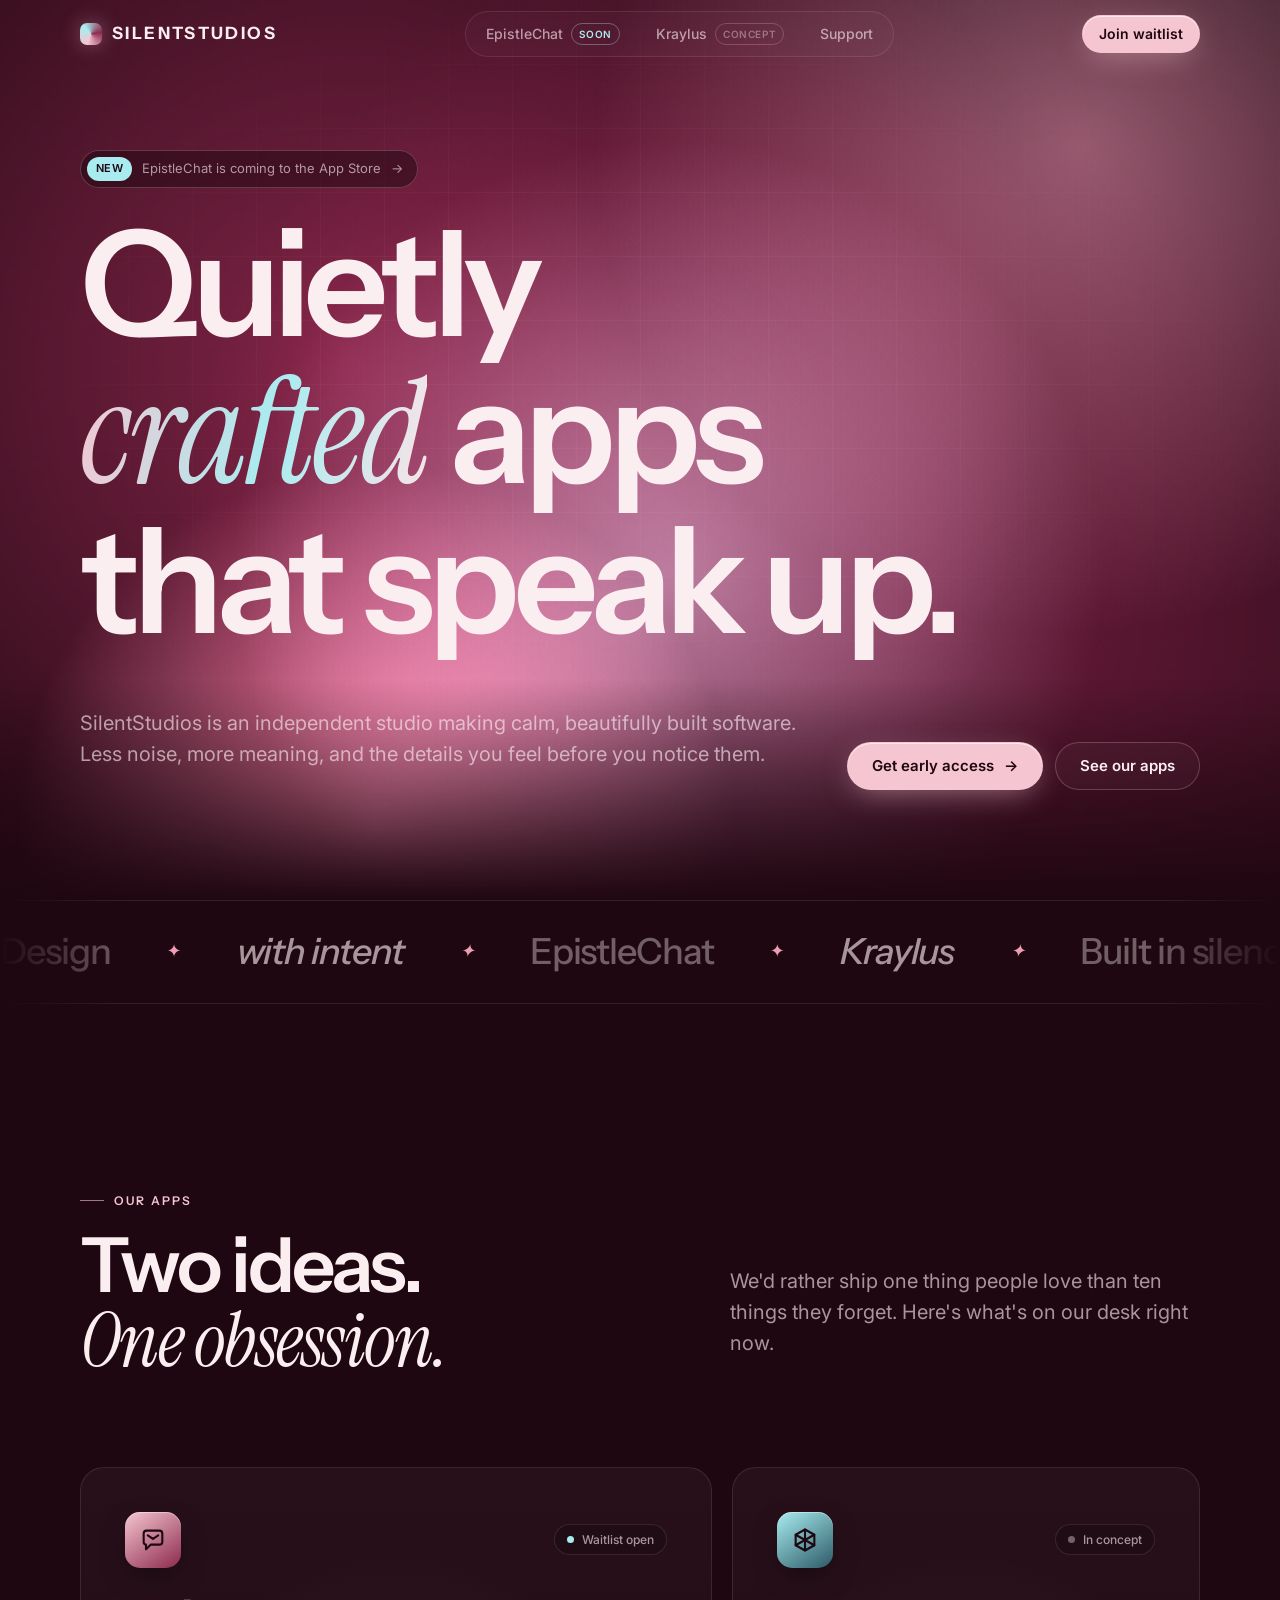
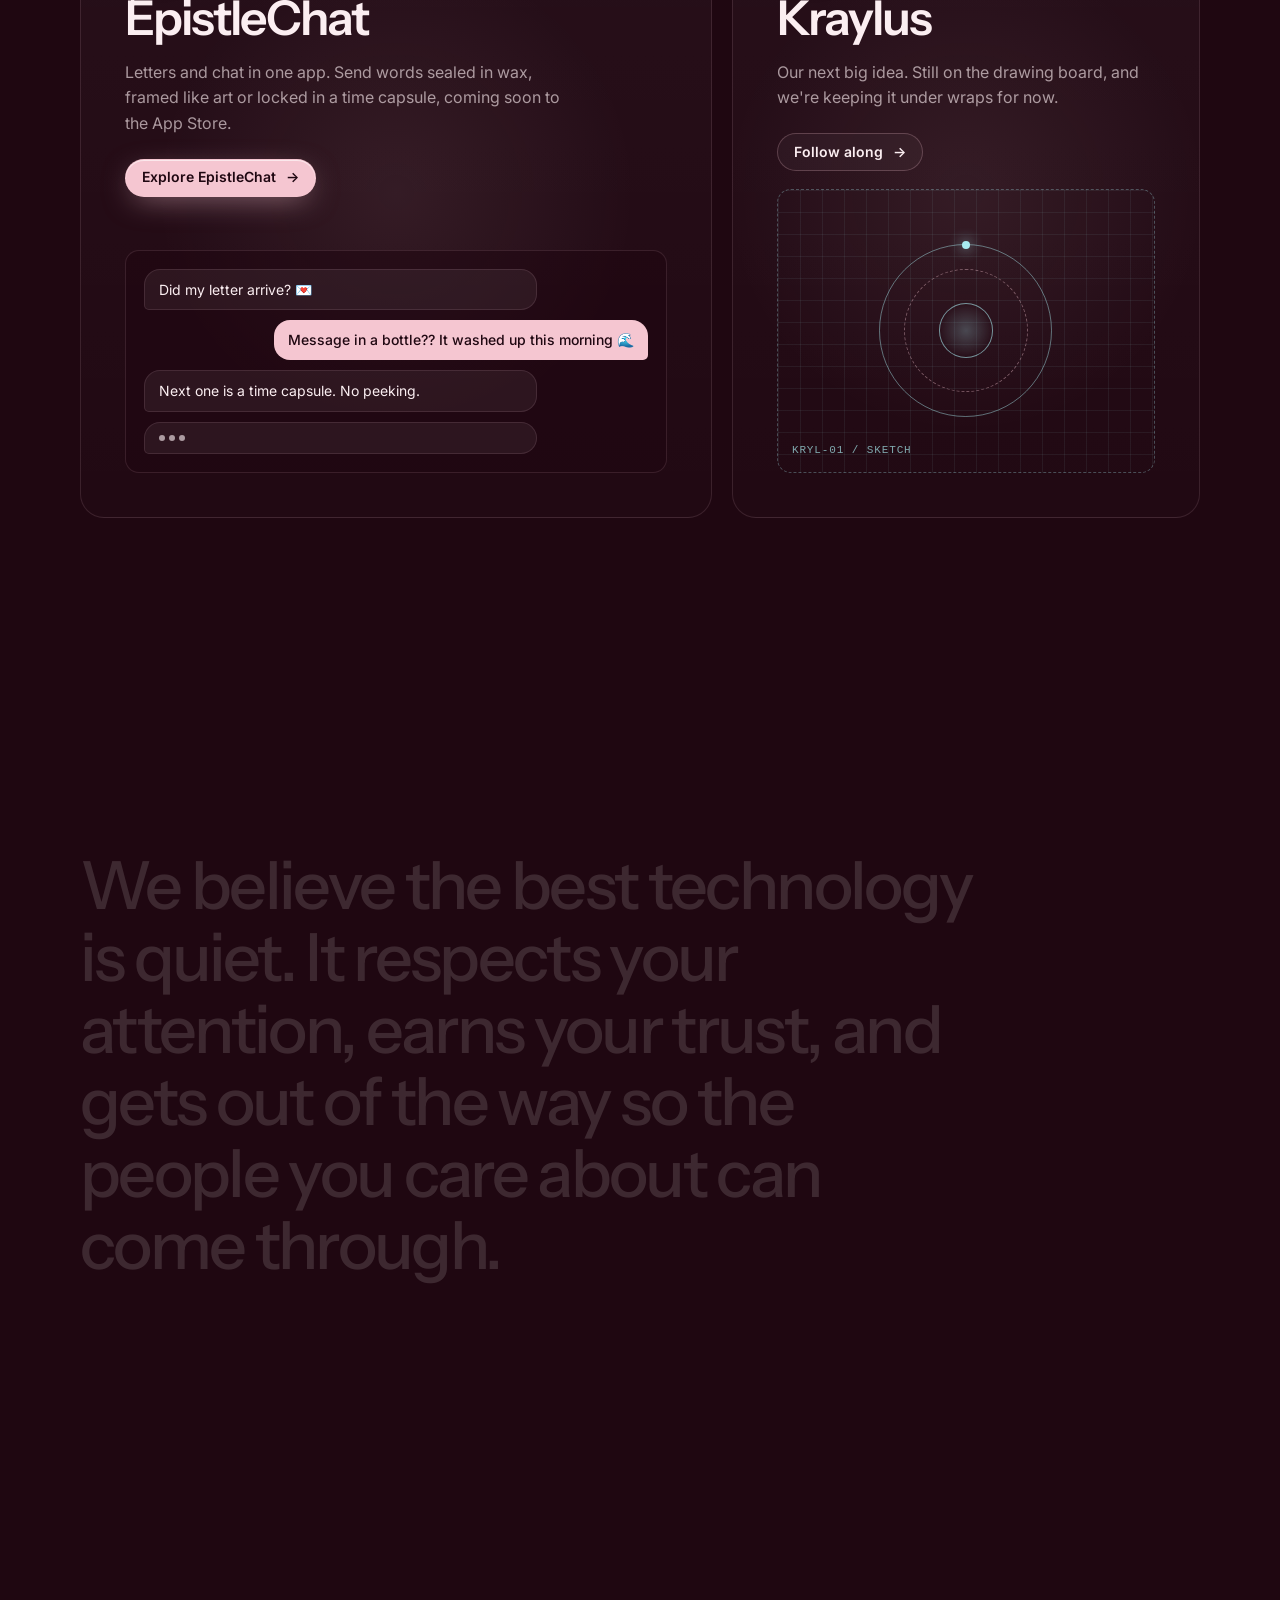
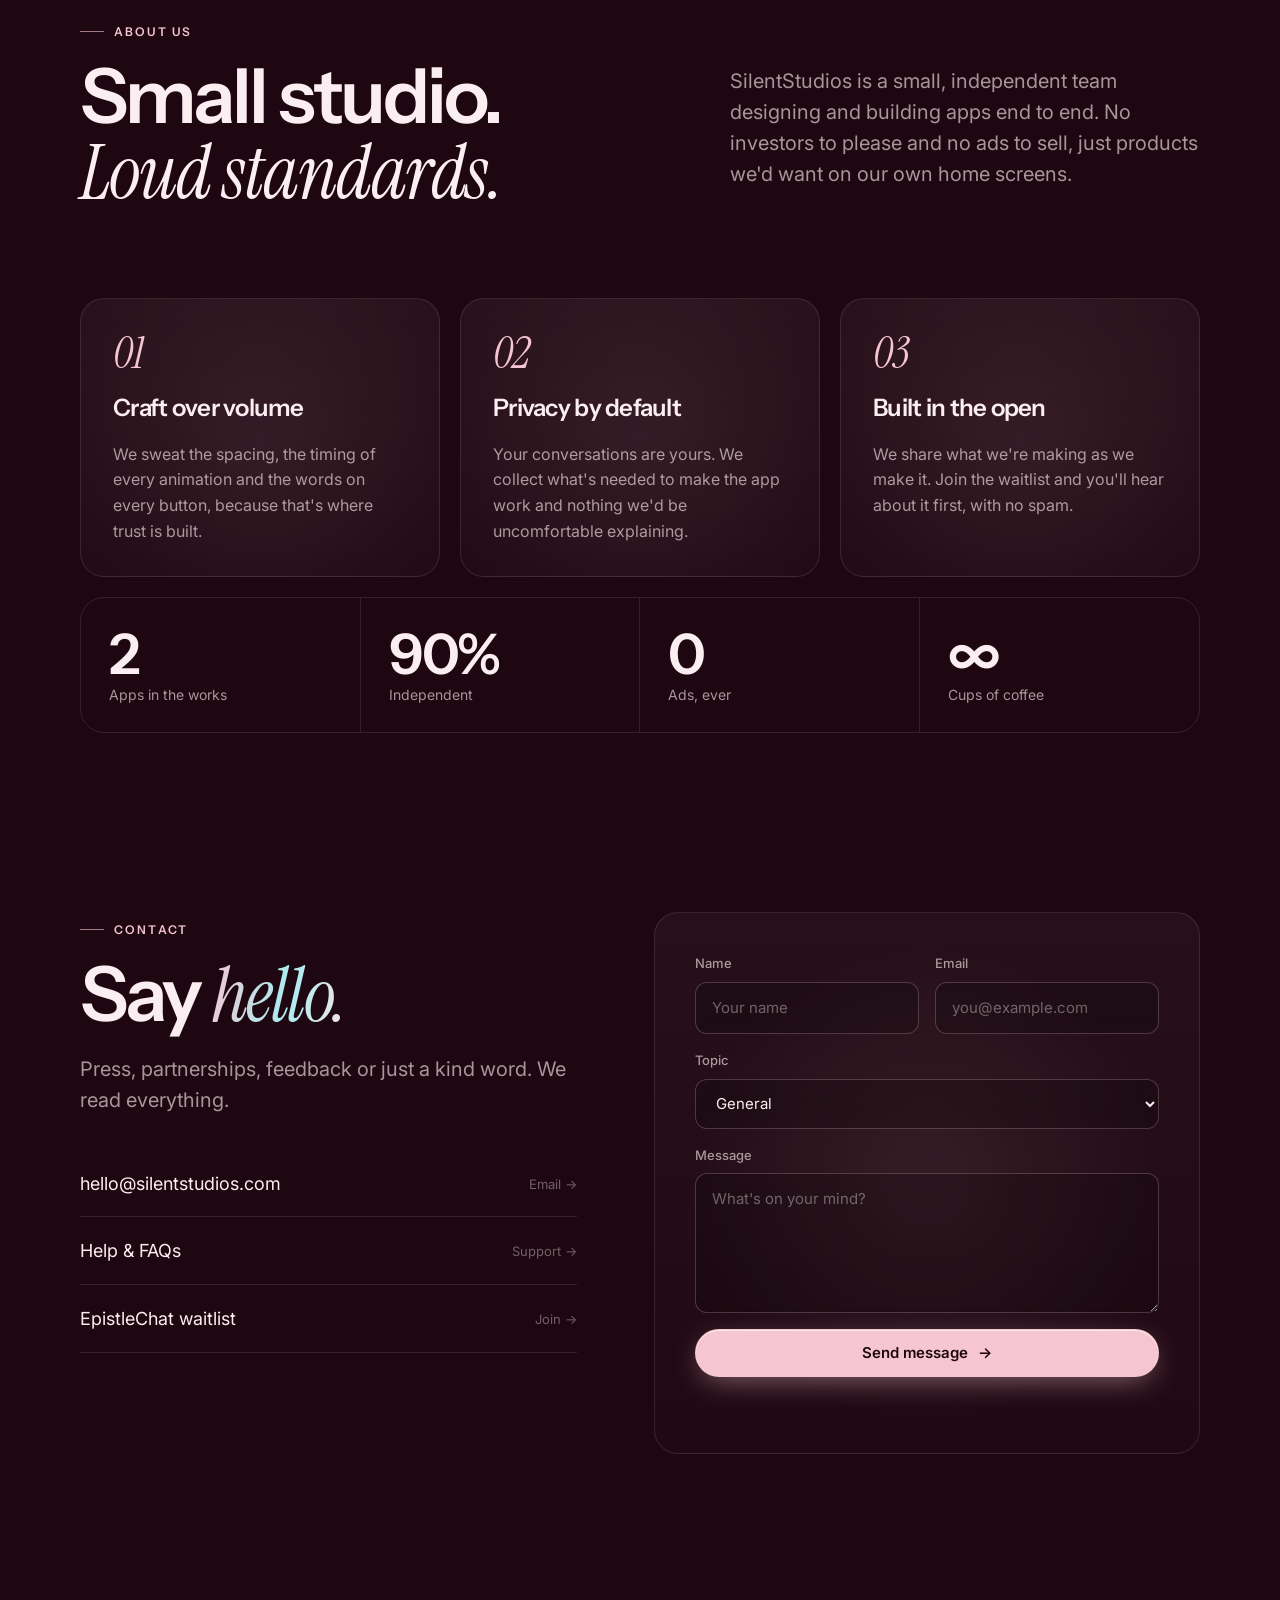
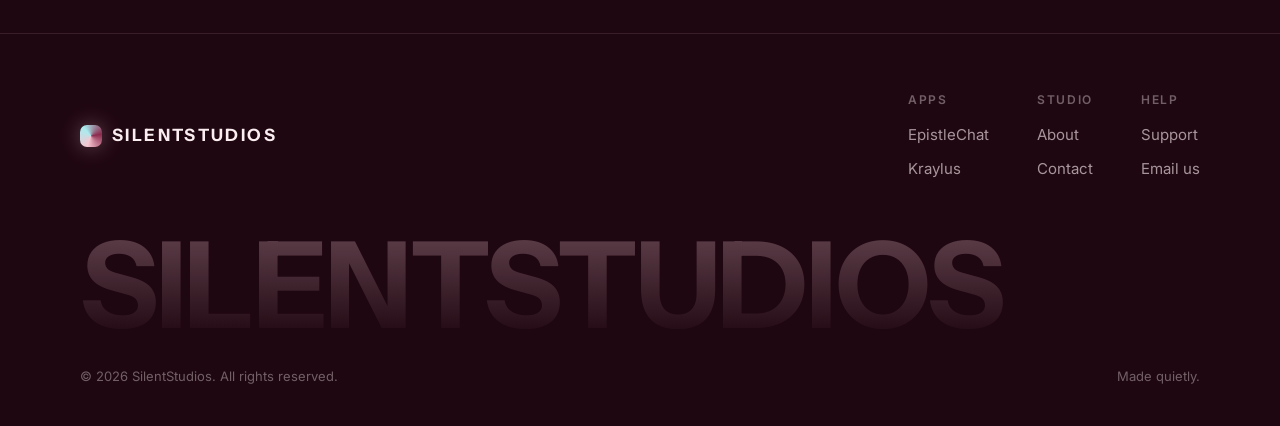
==== index.html @ 25038973 "Add no-code editing: content files, Pages CMS config and /admin Co-Authored-By: Claude Opus 5.5 <nor" ====
<!doctype html>
<html lang="en">
<head>
  <meta charset="utf-8" />
  <meta name="viewport" content="width=device-width, initial-scale=1" />
  <title>SilentStudios — Quietly crafted apps</title>
  <meta name="description" content="SilentStudios is an independent studio building calm, beautifully crafted apps. Home of EpistleChat and Kraylus." />
  <meta name="theme-color" content="#1f0711" />
  <link rel="icon" href="assets/favicon.svg" type="image/svg+xml" />
  <link rel="preconnect" href="https://fonts.googleapis.com" />
  <link rel="preconnect" href="https://fonts.gstatic.com" crossorigin />
  <link href="https://fonts.googleapis.com/css2?family=Inter:wght@400;500;600&family=Instrument+Sans:wght@500;600;700&family=Instrument+Serif:ital@0;1&display=swap" rel="stylesheet" />
  <link rel="stylesheet" href="assets/styles.css" />
  <script>document.documentElement.classList.add("cms-loading");setTimeout(function(){document.documentElement.classList.remove("cms-loading")},2500)</script>
</head>
<body data-page="home">
  <a class="skip-link" href="#main">Skip to content</a>

  <header class="site-header">
    <nav class="container nav" aria-label="Main">
      <a class="logo" href="index.html" aria-label="SilentStudios home"><span class="logo-mark" aria-hidden="true"></span>SILENTSTUDIOS</a>
      <ul class="nav-links" id="nav-links">
        <li class="nav-pill" aria-hidden="true"></li>
        <li><a href="epistlechat.html">EpistleChat <span class="tag live">Soon</span></a></li>
        <li><a href="kraylus.html">Kraylus <span class="tag">Concept</span></a></li>
        <li><a href="support.html">Support</a></li>
      </ul>
      <a class="btn btn-primary btn-sm nav-cta" href="epistlechat.html#join" data-magnetic>Join waitlist</a>
      <button class="menu-toggle" aria-label="Open menu" aria-expanded="false" aria-controls="nav-links"><span></span><span></span></button>
    </nav>
  </header>

  <main id="main">
    <!-- ========== HERO ========== -->
    <section class="hero">
      <canvas class="hero-canvas" aria-hidden="true"></canvas>
      <div class="hero-grid" aria-hidden="true"></div>
      <div class="hero-fade" aria-hidden="true"></div>

      <div class="container hero-inner">
        <a class="hero-badge fade-up" href="epistlechat.html#join">
          <b>NEW</b> <span data-c="home.hero_badge">EpistleChat is coming to the App Store</span> <span aria-hidden="true">→</span>
        </a>
        <h1 class="display">
          <span class="line"><span data-c="home.hero_line1">Quietly</span></span>
          <span class="line"><span><em class="gradient-text" data-c="home.hero_line2_italic">crafted</em> <span data-c="home.hero_line2">apps</span></span></span>
          <span class="line"><span data-c="home.hero_line3">that speak up.</span></span>
        </h1>
        <div class="hero-sub">
          <p class="lede fade-up d1" data-c="home.hero_intro">SilentStudios is an independent studio making calm, beautifully built software. Less noise, more meaning, and the details you feel before you notice them.</p>
          <div class="hero-actions fade-up d2">
            <a class="btn btn-primary" href="epistlechat.html#join" data-magnetic>Get early access <span class="arrow" aria-hidden="true">→</span></a>
            <a class="btn btn-ghost" href="#work" data-magnetic>See our apps</a>
          </div>
        </div>
      </div>
      <div class="scroll-cue" aria-hidden="true">Scroll<i></i></div>
    </section>

    <!-- ========== MARQUEE ========== -->
    <div class="marquee" aria-hidden="true">
      <div class="marquee-track">
        <span>Design</span><span class="serif">with intent</span><span>EpistleChat</span><span class="serif">Kraylus</span><span>Built in silence</span><span class="serif">made to be felt</span><span>Independent</span><span class="serif">since day one</span>
        <span>Design</span><span class="serif">with intent</span><span>EpistleChat</span><span class="serif">Kraylus</span><span>Built in silence</span><span class="serif">made to be felt</span><span>Independent</span><span class="serif">since day one</span>
      </div>
    </div>

    <!-- ========== PRODUCTS ========== -->
    <section class="section" id="work">
      <div class="container">
        <div class="section-head split">
          <div>
            <span class="eyebrow reveal">Our apps</span>
            <h2 class="section-title reveal" style="--delay:.08s">Two ideas.<br /><span class="serif">One obsession.</span></h2>
          </div>
          <p class="lede reveal" style="--delay:.16s" data-c="home.apps_intro">We'd rather ship one thing people love than ten things they forget. Here's what's on our desk right now.</p>
        </div>

        <div class="products">
          <article class="card product reveal">
            <div class="product-top">
              <div class="app-icon epistle" aria-hidden="true">
                <svg viewBox="0 0 24 24" fill="none" stroke="#1f0711" stroke-width="1.8" stroke-linecap="round" stroke-linejoin="round"><path d="M4 6.5A2.5 2.5 0 0 1 6.5 4h11A2.5 2.5 0 0 1 20 6.5v7a2.5 2.5 0 0 1-2.5 2.5H10l-4 4v-4h0A2 2 0 0 1 4 14Z"/><path d="m7.5 8 4.5 3 4.5-3"/></svg>
              </div>
              <span class="status"><i></i> <span data-c="home.epistle_status">Waitlist open</span></span>
            </div>
            <h3>EpistleChat</h3>
            <p data-c="home.epistle_card_text">Letters and chat in one app. Send words sealed in wax, framed like art or locked in a time capsule, coming soon to the App Store.</p>
            <a class="btn btn-primary btn-sm" href="epistlechat.html" data-magnetic>Explore EpistleChat <span class="arrow" aria-hidden="true">→</span></a>
            <div class="mock" aria-hidden="true">
              <div class="bubble them">Did my letter arrive? 💌</div>
              <div class="bubble me">Message in a bottle?? It washed up this morning 🌊</div>
              <div class="bubble them">Next one is a time capsule. No peeking.</div>
              <div class="bubble them typing"><span></span><span></span><span></span></div>
            </div>
          </article>

          <article class="card product reveal" style="--delay:.12s">
            <div class="product-top">
              <div class="app-icon kraylus" aria-hidden="true">
                <svg viewBox="0 0 24 24" fill="none" stroke="#1f0711" stroke-width="1.8" stroke-linecap="round" stroke-linejoin="round"><path d="M12 3 20 7.5v9L12 21l-8-4.5v-9Z"/><path d="M12 3v18M4 7.5l16 9M20 7.5l-16 9"/></svg>
              </div>
              <span class="status idle"><i></i> <span data-c="home.kraylus_status">In concept</span></span>
            </div>
            <h3>Kraylus</h3>
            <p data-c="home.kraylus_card_text">Our next big idea. Still on the drawing board, and we're keeping it under wraps for now.</p>
            <a class="btn btn-ghost btn-sm" href="kraylus.html" data-magnetic>Follow along <span class="arrow" aria-hidden="true">→</span></a>
            <div class="blueprint" aria-hidden="true">
              <div class="orb"><span class="dot"></span></div>
              <small>KRYL-01 / SKETCH</small>
            </div>
          </article>
        </div>
      </div>
    </section>

    <!-- ========== STATEMENT ========== -->
    <section class="statement">
      <div class="container">
        <p data-c-rich="home.statement">We believe the best technology is <span data-accent="accent">quiet.</span> It respects your attention, earns your trust, and <span data-accent="accent2">gets out of the way</span> so the people you care about can come through.</p>
      </div>
    </section>

    <!-- ========== ABOUT ========== -->
    <section class="section" id="about">
      <div class="container">
        <div class="section-head split">
          <div>
            <span class="eyebrow reveal">About us</span>
            <h2 class="section-title reveal" style="--delay:.08s">Small studio.<br /><span class="serif">Loud standards.</span></h2>
          </div>
          <p class="lede reveal" style="--delay:.16s" data-c="home.about_intro">SilentStudios is a small, independent team designing and building apps end to end. No investors to please and no ads to sell, just products we'd want on our own home screens.</p>
        </div>

        <div class="about-grid" data-list="home.values">
          <article class="card value reveal">
            <span class="num">01</span>
            <h3>Craft over volume</h3>
            <p>We sweat the spacing, the timing of every animation and the words on every button, because that's where trust is built.</p>
          </article>
          <article class="card value reveal" style="--delay:.1s">
            <span class="num">02</span>
            <h3>Privacy by default</h3>
            <p>Your conversations are yours. We collect what's needed to make the app work and nothing we'd be uncomfortable explaining.</p>
          </article>
          <article class="card value reveal" style="--delay:.2s">
            <span class="num">03</span>
            <h3>Built in the open</h3>
            <p>We share what we're making as we make it. Join the waitlist and you'll hear about it first, with no spam.</p>
          </article>
        </div>

        <div class="stats reveal" data-list="home.stats">
          <div class="stat"><b data-count="2">0</b><span>Apps in the works</span></div>
          <div class="stat"><b data-count="100" data-suffix="%">0</b><span>Independent</span></div>
          <div class="stat"><b>0</b><span>Ads, ever</span></div>
          <div class="stat"><b>∞</b><span>Cups of coffee</span></div>
        </div>
      </div>
    </section>

    <!-- ========== CONTACT ========== -->
    <section class="section" id="contact" style="padding-top:0">
      <div class="container contact">
        <div>
          <span class="eyebrow reveal">Contact</span>
          <h2 class="section-title reveal" style="--delay:.08s">Say <span class="serif gradient-text">hello.</span></h2>
          <p class="lede reveal" style="--delay:.16s" data-c="home.contact_intro">Press, partnerships, feedback or just a kind word. We read everything.</p>
          <ul class="contact-list reveal" style="--delay:.22s">
            <li><a href="mailto:hello@silentstudios.com">hello@silentstudios.com <small>Email →</small></a></li>
            <li><a href="support.html">Help &amp; FAQs <small>Support →</small></a></li>
            <li><a href="epistlechat.html#join">EpistleChat waitlist <small>Join →</small></a></li>
          </ul>
        </div>

        <form class="card form reveal" id="contact-form" style="--delay:.12s" novalidate>
          <div class="row-2">
            <div class="field">
              <label for="c-name">Name</label>
              <input class="input" id="c-name" name="name" autocomplete="name" placeholder="Your name" required />
            </div>
            <div class="field">
              <label for="c-email">Email</label>
              <input class="input" id="c-email" name="email" type="email" autocomplete="email" placeholder="you@example.com" required />
            </div>
          </div>
          <div class="field">
            <label for="c-topic">Topic</label>
            <select class="select input" id="c-topic" name="topic">
              <option>General</option>
              <option>EpistleChat</option>
              <option>Kraylus</option>
              <option>Press</option>
              <option>Partnerships</option>
            </select>
          </div>
          <div class="field">
            <label for="c-msg">Message</label>
            <textarea class="textarea" id="c-msg" name="message" placeholder="What's on your mind?" required></textarea>
          </div>
          <button class="btn btn-primary" type="submit" data-magnetic>Send message <span class="arrow" aria-hidden="true">→</span></button>
          <p class="form-status" role="status" aria-live="polite"></p>
        </form>
      </div>
    </section>
  </main>

  <footer class="site-footer">
    <div class="container">
      <div class="footer-top">
        <a class="logo" href="index.html"><span class="logo-mark" aria-hidden="true"></span>SILENTSTUDIOS</a>
        <div class="footer-links">
          <div><h4>Apps</h4><a href="epistlechat.html">EpistleChat</a><a href="kraylus.html">Kraylus</a></div>
          <div><h4>Studio</h4><a href="index.html#about">About</a><a href="index.html#contact">Contact</a></div>
          <div><h4>Help</h4><a href="support.html">Support</a><a href="mailto:hello@silentstudios.com">Email us</a></div>
        </div>
      </div>
      <p class="footer-word" aria-hidden="true">SILENTSTUDIOS</p>
      <div class="footer-bottom"><span>© <span data-year></span> SilentStudios. All rights reserved.</span><span data-c-tagline>Made quietly.</span></div>
    </div>
  </footer>

  <script src="assets/content.js"></script>
  <script src="assets/main.js"></script>
</body>
</html>
---- assets/styles.css ----
/* ==========================================================
   SilentStudios — shared styles
   Palette: Burgundy · Blush Pink · Pale Cyan
   ========================================================== */

:root {
  /* Brand palette */
  --burgundy-900: #1f0711;
  --burgundy-800: #2e0b1a;
  --burgundy-700: #4a1128;
  --burgundy-600: #6b1d3a;
  --burgundy-500: #8c2a4d;
  --blush-100: #fdf2f4;
  --blush-200: #fbe3e8;
  --blush-300: #f5c6d1;
  --blush-400: #ec9fb2;
  --cyan-100: #effcfd;
  --cyan-200: #d4f6f8;
  --cyan-300: #a8ecf0;
  --cyan-400: #6fd9e0;

  /* Semantic */
  --bg: var(--burgundy-900);
  --bg-raised: rgba(255, 255, 255, 0.035);
  --border: rgba(245, 198, 209, 0.12);
  --border-strong: rgba(245, 198, 209, 0.24);
  --text: #fbeef1;
  --text-muted: rgba(251, 238, 241, 0.62);
  --text-faint: rgba(251, 238, 241, 0.38);
  --accent: var(--blush-300);
  --accent-2: var(--cyan-300);

  --font-display: "Instrument Sans", "Inter", system-ui, sans-serif;
  --font-serif: "Instrument Serif", Georgia, serif;
  --font-body: "Inter", system-ui, -apple-system, sans-serif;

  --radius-sm: 8px;
  --radius: 14px;
  --radius-lg: 24px;
  --ease-out: cubic-bezier(0.16, 1, 0.3, 1);
  --ease-spring: cubic-bezier(0.34, 1.56, 0.64, 1);
  --max: 1200px;
  --gutter: clamp(16px, 4vw, 40px);
}

*,
*::before,
*::after { box-sizing: border-box; }

html { scroll-behavior: smooth; -webkit-text-size-adjust: 100%; }

body {
  margin: 0;
  background: var(--bg);
  color: var(--text);
  font-family: var(--font-body);
  font-size: 16px;
  line-height: 1.6;
  -webkit-font-smoothing: antialiased;
  overflow-x: hidden;
}

img { max-width: 100%; display: block; }
a { color: inherit; text-decoration: none; }
button, input, textarea, select { font: inherit; color: inherit; }

::selection { background: var(--blush-300); color: var(--burgundy-900); }

:focus-visible {
  outline: 2px solid var(--cyan-300);
  outline-offset: 3px;
  border-radius: 6px;
}

.container {
  width: 100%;
  max-width: var(--max);
  margin: 0 auto;
  padding: 0 var(--gutter);
}

.skip-link {
  position: absolute; left: -999px; top: 8px;
  background: var(--blush-300); color: var(--burgundy-900);
  padding: 8px 14px; border-radius: 8px; z-index: 100;
}
.skip-link:focus { left: 8px; }

/* ---------- Typography (editorial, Pentagram-inspired) ---------- */

.eyebrow {
  font-family: var(--font-display);
  font-size: 12px;
  font-weight: 600;
  letter-spacing: 0.18em;
  text-transform: uppercase;
  color: var(--accent);
  display: inline-flex;
  align-items: center;
  gap: 10px;
}
.eyebrow::before {
  content: "";
  width: 24px; height: 1px;
  background: currentColor;
  opacity: 0.6;
}

.display {
  font-family: var(--font-display);
  font-weight: 600;
  letter-spacing: -0.045em;
  line-height: 0.92;
  margin: 0;
}
.display em,
.serif {
  font-family: var(--font-serif);
  font-style: italic;
  font-weight: 400;
  letter-spacing: -0.02em;
}

h2.section-title {
  font-family: var(--font-display);
  font-size: clamp(36px, 6vw, 76px);
  font-weight: 600;
  letter-spacing: -0.04em;
  line-height: 0.98;
  margin: 18px 0 0;
}

.lede {
  font-size: clamp(17px, 1.6vw, 20px);
  color: var(--text-muted);
  max-width: 56ch;
  line-height: 1.55;
}

.gradient-text {
  background: linear-gradient(100deg, var(--blush-300) 0%, var(--cyan-300) 55%, var(--blush-200) 100%);
  -webkit-background-clip: text;
  background-clip: text;
  color: transparent;
}

/* ---------- Header ---------- */

.site-header {
  position: fixed;
  inset: 0 0 auto 0;
  z-index: 50;
  transition: background 0.4s var(--ease-out), border-color 0.4s, backdrop-filter 0.4s;
  border-bottom: 1px solid transparent;
}
.site-header.scrolled {
  background: rgba(31, 7, 17, 0.72);
  backdrop-filter: blur(18px) saturate(1.4);
  -webkit-backdrop-filter: blur(18px) saturate(1.4);
  border-bottom-color: var(--border);
}
.nav {
  height: 68px;
  display: flex;
  align-items: center;
  justify-content: space-between;
  gap: 24px;
}
.logo {
  font-family: var(--font-display);
  font-weight: 700;
  font-size: 17px;
  letter-spacing: 0.14em;
  display: inline-flex;
  align-items: center;
  gap: 10px;
}
.logo-mark {
  width: 22px; height: 22px;
  border-radius: 7px;
  background: conic-gradient(from 200deg, var(--blush-300), var(--cyan-300), var(--burgundy-500), var(--blush-300));
  box-shadow: 0 0 20px rgba(245, 198, 209, 0.35);
  transition: transform 0.6s var(--ease-spring);
}
.logo:hover .logo-mark { transform: rotate(135deg) scale(1.05); }

.nav-links {
  display: flex;
  align-items: center;
  gap: 4px;
  list-style: none;
  margin: 0; padding: 4px;
  border: 1px solid var(--border);
  border-radius: 999px;
  background: rgba(255,255,255,0.02);
  position: relative;
}
.nav-links a {
  position: relative;
  z-index: 1;
  display: inline-flex;
  align-items: center;
  gap: 8px;
  padding: 7px 16px;
  font-size: 14px;
  font-weight: 500;
  color: var(--text-muted);
  border-radius: 999px;
  transition: color 0.25s;
}
.nav-links a:hover,
.nav-links a[aria-current="page"] { color: var(--text); }
.nav-pill {
  position: absolute;
  top: 4px; bottom: 4px;
  border-radius: 999px;
  background: rgba(245, 198, 209, 0.1);
  border: 1px solid var(--border-strong);
  transition: left 0.35s var(--ease-out), width 0.35s var(--ease-out), opacity 0.2s;
  opacity: 0;
  pointer-events: none;
}
.tag {
  font-size: 10px;
  font-weight: 600;
  letter-spacing: 0.06em;
  text-transform: uppercase;
  padding: 2px 7px;
  border-radius: 999px;
  border: 1px solid var(--border-strong);
  color: var(--text-faint);
}
.tag.live { color: var(--cyan-300); border-color: rgba(168, 236, 240, 0.35); }

.nav-cta { display: inline-flex; }

.menu-toggle {
  display: none;
  width: 42px; height: 42px;
  border-radius: 12px;
  border: 1px solid var(--border);
  background: transparent;
  cursor: pointer;
  position: relative;
}
.menu-toggle span {
  position: absolute; left: 12px; width: 18px; height: 1.5px; display: block;
  background: var(--text);
  transition: transform 0.35s var(--ease-out), top 0.35s var(--ease-out);
}
.menu-toggle span:nth-child(1) { top: 16px; }
.menu-toggle span:nth-child(2) { top: 24px; }
.menu-open .menu-toggle span:nth-child(1) { top: 20px; transform: rotate(45deg); }
.menu-open .menu-toggle span:nth-child(2) { top: 20px; transform: rotate(-45deg); }

@media (max-width: 820px) {
  .menu-toggle { display: block; }
  .nav .nav-cta { display: none; }
  .nav-links {
    position: fixed;
    top: 68px; left: 0; right: 0;
    flex-direction: column;
    align-items: stretch;
    gap: 0;
    padding: 12px var(--gutter) 24px;
    border-radius: 0;
    border: 0;
    border-bottom: 1px solid var(--border);
    background: rgba(31, 7, 17, 0.96);
    backdrop-filter: blur(18px);
    -webkit-backdrop-filter: blur(18px);
    transform: translateY(-12px);
    opacity: 0;
    pointer-events: none;
    transition: opacity 0.3s, transform 0.4s var(--ease-out);
  }
  .menu-open .nav-links { opacity: 1; transform: none; pointer-events: auto; }
  .nav-links li { width: 100%; }
  .nav-links a { display: flex; padding: 16px 4px; font-size: 20px; border-bottom: 1px solid var(--border); border-radius: 0; justify-content: space-between; }
  .nav-pill { display: none; }
}

/* ---------- Buttons (Framer-style micro-interactions) ---------- */

.btn {
  --mx: 0px; --my: 0px;
  position: relative;
  display: inline-flex;
  align-items: center;
  justify-content: center;
  gap: 10px;
  height: 48px;
  padding: 0 24px;
  border-radius: 999px;
  border: 1px solid transparent;
  font-size: 15px;
  font-weight: 600;
  cursor: pointer;
  white-space: nowrap;
  transform: translate(var(--mx), var(--my));
  transition: transform 0.35s var(--ease-out), background 0.25s, box-shadow 0.3s, border-color 0.25s;
  overflow: hidden;
  isolation: isolate;
}
.btn:active { transform: translate(var(--mx), var(--my)) scale(0.97); }
.btn-sm { height: 38px; padding: 0 16px; font-size: 14px; }

.btn-primary {
  background: var(--blush-300);
  color: var(--burgundy-900);
  box-shadow: 0 8px 30px -8px rgba(245, 198, 209, 0.55), inset 0 1px 0 rgba(255,255,255,0.6);
}
.btn-primary::before {
  content: "";
  position: absolute; inset: 0;
  background: linear-gradient(110deg, transparent 30%, rgba(255,255,255,0.65) 50%, transparent 70%);
  transform: translateX(-120%);
  transition: transform 0.8s var(--ease-out);
  z-index: -1;
}
.btn-primary:hover::before { transform: translateX(120%); }
.btn-primary:hover { box-shadow: 0 14px 40px -10px rgba(245, 198, 209, 0.75), inset 0 1px 0 rgba(255,255,255,0.6); }

.btn-ghost {
  background: rgba(255,255,255,0.03);
  border-color: var(--border-strong);
  color: var(--text);
}
.btn-ghost:hover { background: rgba(255,255,255,0.07); border-color: rgba(245,198,209,0.4); }

.btn .arrow { transition: transform 0.35s var(--ease-out); }
.btn:hover .arrow { transform: translateX(4px); }

/* ---------- Hero (Stripe layout + Apple motion) ---------- */

.hero {
  position: relative;
  min-height: 100svh;
  display: flex;
  align-items: center;
  padding: 120px 0 80px;
  overflow: hidden;
}
.hero-canvas {
  position: absolute; inset: 0;
  width: 100%; height: 100%;
  z-index: 0;
}
.hero-grid {
  position: absolute; inset: 0;
  background-image:
    linear-gradient(rgba(245,198,209,0.05) 1px, transparent 1px),
    linear-gradient(90deg, rgba(245,198,209,0.05) 1px, transparent 1px);
  background-size: 64px 64px;
  mask-image: radial-gradient(ellipse 70% 60% at 50% 40%, #000 30%, transparent 75%);
  -webkit-mask-image: radial-gradient(ellipse 70% 60% at 50% 40%, #000 30%, transparent 75%);
  z-index: 1;
}
.hero-fade {
  position: absolute; left: 0; right: 0; bottom: 0; height: 220px;
  background: linear-gradient(to bottom, transparent, var(--bg));
  z-index: 2;
}
.hero-inner {
  position: relative;
  z-index: 3;
  will-change: transform, opacity;
}
.hero-badge {
  display: inline-flex;
  align-items: center;
  gap: 10px;
  padding: 6px 14px 6px 6px;
  border-radius: 999px;
  border: 1px solid var(--border-strong);
  background: rgba(31,7,17,0.5);
  backdrop-filter: blur(10px);
  -webkit-backdrop-filter: blur(10px);
  font-size: 13px;
  color: var(--text-muted);
  transition: border-color 0.3s, transform 0.3s var(--ease-out);
}
.hero-badge:hover { border-color: rgba(168,236,240,0.5); transform: translateY(-1px); }
.hero-badge b {
  font-weight: 600;
  font-size: 11px;
  letter-spacing: 0.04em;
  padding: 3px 9px;
  border-radius: 999px;
  background: var(--cyan-300);
  color: var(--burgundy-900);
}
.hero h1 {
  font-size: clamp(54px, 11.5vw, 168px);
  margin-top: 28px;
}
.hero h1 .line { display: block; overflow: hidden; padding-bottom: 0.08em; }
.hero h1 .line > span { display: inline-block; transform: translateY(105%); animation: rise 1.1s var(--ease-out) forwards; }
.hero h1 .line:nth-child(2) > span { animation-delay: 0.12s; }
.hero h1 .line:nth-child(3) > span { animation-delay: 0.24s; }
@keyframes rise { to { transform: none; } }

.hero-sub {
  margin-top: 28px;
  display: grid;
  grid-template-columns: minmax(0, 1fr) auto;
  gap: 32px;
  align-items: end;
}
.hero-actions { display: flex; gap: 12px; flex-wrap: wrap; }
.fade-up { opacity: 0; transform: translateY(16px); animation: fadeUp 0.9s var(--ease-out) forwards; }
.d1 { animation-delay: 0.45s; } .d2 { animation-delay: 0.6s; } .d3 { animation-delay: 0.75s; }
@keyframes fadeUp { to { opacity: 1; transform: none; } }

@media (max-width: 820px) {
  .hero-sub { grid-template-columns: 1fr; }
}

.scroll-cue {
  position: absolute; left: 50%; bottom: 28px; z-index: 3;
  transform: translateX(-50%);
  display: flex; flex-direction: column; align-items: center; gap: 10px;
  font-size: 11px; letter-spacing: 0.2em; text-transform: uppercase; color: var(--text-faint);
}
.scroll-cue i {
  width: 1px; height: 40px; background: linear-gradient(var(--blush-300), transparent);
  animation: cue 2s var(--ease-out) infinite;
  transform-origin: top;
}
@media (max-height: 940px) { .scroll-cue { display: none; } }
@keyframes cue { 0% { transform: scaleY(0); } 50% { transform: scaleY(1); } 100% { transform: scaleY(1); opacity: 0; } }

/* ---------- Marquee ---------- */

.marquee {
  border-block: 1px solid var(--border);
  overflow: hidden;
  padding: 22px 0;
  mask-image: linear-gradient(90deg, transparent, #000 10%, #000 90%, transparent);
  -webkit-mask-image: linear-gradient(90deg, transparent, #000 10%, #000 90%, transparent);
}
.marquee-track {
  display: flex;
  gap: 56px;
  width: max-content;
  animation: marquee 38s linear infinite;
}
.marquee:hover .marquee-track { animation-play-state: paused; }
.marquee-track span {
  font-family: var(--font-display);
  font-size: clamp(22px, 3vw, 36px);
  font-weight: 500;
  letter-spacing: -0.03em;
  color: var(--text-faint);
  display: inline-flex; align-items: center; gap: 56px;
}
.marquee-track span::after { content: "✦"; font-size: 0.5em; color: var(--blush-400); }
.marquee-track .serif { color: var(--text-muted); }
@keyframes marquee { to { transform: translateX(-50%); } }

/* ---------- Sections ---------- */

section { position: relative; }
.section { padding: clamp(96px, 14vw, 180px) 0; }
.section-head { display: grid; gap: 22px; margin-bottom: clamp(48px, 7vw, 88px); }
.section-head.split {
  grid-template-columns: 1.3fr 1fr;
  align-items: end;
  gap: 40px;
}
@media (max-width: 820px) { .section-head.split { grid-template-columns: 1fr; } }

/* Scroll reveal */
.reveal {
  opacity: 0;
  transform: translateY(28px);
  transition: opacity 1s var(--ease-out), transform 1s var(--ease-out);
  transition-delay: var(--delay, 0s);
}
.reveal.in { opacity: 1; transform: none; }

/* ---------- Product cards (Linear UI) ---------- */

.products {
  display: grid;
  grid-template-columns: 1.35fr 1fr;
  gap: 20px;
}
@media (max-width: 900px) { .products { grid-template-columns: 1fr; } }

.card {
  --x: 50%; --y: 50%;
  position: relative;
  border-radius: var(--radius-lg);
  border: 1px solid var(--border);
  background:
    radial-gradient(600px circle at var(--x) var(--y), rgba(245,198,209,0.08), transparent 40%),
    linear-gradient(180deg, rgba(255,255,255,0.04), rgba(255,255,255,0.01));
  overflow: hidden;
  transition: border-color 0.3s, transform 0.5s var(--ease-out);
}
.card::before {
  /* spotlight border */
  content: "";
  position: absolute; inset: -1px;
  border-radius: inherit;
  padding: 1px;
  background: radial-gradient(400px circle at var(--x) var(--y), rgba(168,236,240,0.6), transparent 45%);
  -webkit-mask: linear-gradient(#000 0 0) content-box, linear-gradient(#000 0 0);
  -webkit-mask-composite: xor;
          mask-composite: exclude;
  opacity: 0;
  transition: opacity 0.4s;
  pointer-events: none;
}
.card:hover::before { opacity: 1; }

.product {
  padding: clamp(28px, 4vw, 44px);
  min-height: 520px;
  display: flex;
  flex-direction: column;
  gap: 18px;
}
.product-top { display: flex; align-items: center; justify-content: space-between; gap: 12px; }
.app-icon {
  width: 56px; height: 56px;
  border-radius: 15px;
  display: grid; place-items: center;
  box-shadow: inset 0 1px 0 rgba(255,255,255,0.4), 0 10px 30px -10px rgba(0,0,0,0.6);
}
.app-icon.epistle { background: linear-gradient(145deg, var(--blush-300), var(--burgundy-500)); }
.app-icon.kraylus { background: linear-gradient(145deg, var(--cyan-300), #2c5a66); }
.app-icon svg { width: 28px; height: 28px; }
.product h3 {
  font-family: var(--font-display);
  font-size: clamp(32px, 4vw, 48px);
  letter-spacing: -0.04em;
  line-height: 1;
  margin: 8px 0 0;
  font-weight: 600;
}
.product p { color: var(--text-muted); margin: 0; max-width: 46ch; }
.product .btn { align-self: flex-start; margin-top: 4px; }

.status {
  display: inline-flex; align-items: center; gap: 8px;
  font-size: 12px; font-weight: 500;
  padding: 5px 12px; border-radius: 999px;
  border: 1px solid var(--border);
  color: var(--text-muted);
  background: rgba(0,0,0,0.15);
}
.status i {
  width: 7px; height: 7px; border-radius: 50%;
  background: var(--cyan-300);
  box-shadow: 0 0 0 0 rgba(168,236,240,0.6);
  animation: pulse 2s infinite;
}
.status.idle i { background: var(--text-faint); animation: none; }
@keyframes pulse { 70% { box-shadow: 0 0 0 8px rgba(168,236,240,0); } 100% { box-shadow: 0 0 0 0 rgba(168,236,240,0); } }

/* Mock chat preview inside EpistleChat card */
.mock {
  margin-top: auto;
  position: relative;
  border-radius: var(--radius);
  border: 1px solid var(--border);
  background: rgba(31,7,17,0.55);
  padding: 18px;
  display: grid;
  gap: 10px;
  min-height: 210px;
}
.bubble {
  max-width: 78%;
  padding: 10px 14px;
  border-radius: 16px;
  font-size: 14px;
  line-height: 1.4;
  opacity: 0;
  transform: translateY(10px) scale(0.98);
  transition: opacity 0.6s var(--ease-out), transform 0.6s var(--ease-spring);
}
.in .bubble { opacity: 1; transform: none; }
.in .bubble:nth-child(2) { transition-delay: 0.35s; }
.in .bubble:nth-child(3) { transition-delay: 0.7s; }
.in .bubble:nth-child(4) { transition-delay: 1.05s; }
.bubble.them { background: rgba(255,255,255,0.06); border: 1px solid var(--border); border-bottom-left-radius: 5px; }
.bubble.me { justify-self: end; background: var(--blush-300); color: var(--burgundy-900); border-bottom-right-radius: 5px; font-weight: 500; }
.typing { display: inline-flex; gap: 4px; padding: 12px 14px; }
.typing span { width: 6px; height: 6px; border-radius: 50%; background: var(--text-muted); animation: typing 1.2s infinite; }
.typing span:nth-child(2) { animation-delay: 0.15s; }
.typing span:nth-child(3) { animation-delay: 0.3s; }
@keyframes typing { 0%, 60%, 100% { transform: translateY(0); opacity: 0.4; } 30% { transform: translateY(-4px); opacity: 1; } }

/* Kraylus blueprint visual */
.blueprint {
  margin-top: auto;
  position: relative;
  aspect-ratio: 4 / 3;
  border-radius: var(--radius);
  border: 1px dashed rgba(168,236,240,0.3);
  background-image:
    linear-gradient(rgba(168,236,240,0.07) 1px, transparent 1px),
    linear-gradient(90deg, rgba(168,236,240,0.07) 1px, transparent 1px);
  background-size: 22px 22px;
  overflow: hidden;
  display: grid;
  place-items: center;
}
.blueprint .orb {
  width: 46%; aspect-ratio: 1;
  border-radius: 50%;
  border: 1px solid rgba(168,236,240,0.45);
  position: relative;
  animation: spin 24s linear infinite;
}
.blueprint .orb::before,
.blueprint .orb::after {
  content: ""; position: absolute; inset: 14%;
  border-radius: 50%;
  border: 1px dashed rgba(245,198,209,0.4);
}
.blueprint .orb::after { inset: 34%; border-style: solid; border-color: rgba(168,236,240,0.6); background: radial-gradient(circle, rgba(168,236,240,0.25), transparent 70%); }
.blueprint .dot {
  position: absolute; top: -4px; left: 50%; width: 8px; height: 8px; margin-left: -4px;
  border-radius: 50%; background: var(--cyan-300); box-shadow: 0 0 14px var(--cyan-300);
}
.blueprint small {
  position: absolute; left: 14px; bottom: 12px;
  font-family: ui-monospace, "SF Mono", Menlo, monospace;
  font-size: 11px; letter-spacing: 0.08em; color: rgba(168,236,240,0.7);
}
@keyframes spin { to { transform: rotate(360deg); } }

/* ---------- Big statement (Apple scroll-scrub) ---------- */

.statement {
  padding: clamp(80px, 12vw, 160px) 0;
}
.statement p {
  font-family: var(--font-display);
  font-size: clamp(30px, 5.2vw, 68px);
  line-height: 1.08;
  letter-spacing: -0.04em;
  font-weight: 500;
  margin: 0;
  max-width: 20ch;
}
.statement .word { color: rgba(251,238,241,0.14); transition: color 0.25s; }
.statement .word.lit { color: var(--text); }
.statement .word.accent.lit { color: var(--blush-300); }
.statement .word.accent2.lit { color: var(--cyan-300); }

/* ---------- About ---------- */

.about-grid {
  display: grid;
  grid-template-columns: repeat(3, 1fr);
  gap: 20px;
}
@media (max-width: 900px) { .about-grid { grid-template-columns: 1fr; } }
.value {
  padding: 32px;
  display: grid;
  gap: 14px;
  align-content: start;
  min-height: 260px;
}
.value .num {
  font-family: var(--font-serif);
  font-style: italic;
  font-size: 44px;
  line-height: 1;
  color: var(--blush-300);
}
.value h3 {
  margin: 0;
  font-family: var(--font-display);
  font-size: 24px;
  letter-spacing: -0.03em;
  font-weight: 600;
}
.value p { margin: 0; color: var(--text-muted); }

.stats {
  margin-top: 20px;
  display: grid;
  grid-template-columns: repeat(4, 1fr);
  border: 1px solid var(--border);
  border-radius: var(--radius-lg);
  overflow: hidden;
}
.stat {
  padding: 28px 28px 24px;
  border-right: 1px solid var(--border);
}
.stat:last-child { border-right: 0; }
.stat b {
  display: block;
  font-family: var(--font-display);
  font-size: clamp(36px, 4.4vw, 56px);
  letter-spacing: -0.04em;
  line-height: 1;
  font-weight: 600;
}
.stat span { font-size: 14px; color: var(--text-muted); }
@media (max-width: 820px) {
  .stats { grid-template-columns: 1fr 1fr; }
  .stat:nth-child(2) { border-right: 0; }
  .stat:nth-child(-n+2) { border-bottom: 1px solid var(--border); }
}

/* ---------- Contact ---------- */

.contact {
  display: grid;
  grid-template-columns: 1fr 1.1fr;
  gap: clamp(32px, 6vw, 80px);
  align-items: start;
}
@media (max-width: 900px) { .contact { grid-template-columns: 1fr; } }
.contact-list { list-style: none; padding: 0; margin: 36px 0 0; display: grid; gap: 2px; }
.contact-list a {
  display: flex; justify-content: space-between; align-items: center;
  padding: 18px 0;
  border-bottom: 1px solid var(--border);
  font-size: 18px;
  transition: padding 0.35s var(--ease-out), color 0.2s;
}
.contact-list a:hover { padding-left: 10px; color: var(--blush-300); }
.contact-list small { color: var(--text-faint); font-size: 13px; }

.form { padding: clamp(24px, 4vw, 40px); display: grid; gap: 16px; }
.field { display: grid; gap: 8px; }
.field label { font-size: 13px; font-weight: 500; color: var(--text-muted); }
.input,
.textarea,
.select {
  width: 100%;
  min-height: 50px;
  padding: 13px 16px;
  border-radius: 12px;
  border: 1px solid var(--border-strong);
  background: rgba(0,0,0,0.2);
  font-size: 15px;
  transition: border-color 0.2s, box-shadow 0.25s, background 0.2s;
}
.textarea { min-height: 140px; resize: vertical; }
.input::placeholder, .textarea::placeholder { color: var(--text-faint); }
.input:focus, .textarea:focus, .select:focus {
  outline: none;
  border-color: var(--cyan-300);
  background: rgba(0,0,0,0.3);
  box-shadow: 0 0 0 4px rgba(168,236,240,0.12);
}
.row-2 { display: grid; grid-template-columns: 1fr 1fr; gap: 16px; }
@media (max-width: 560px) { .row-2 { grid-template-columns: 1fr; } }
.form-note { font-size: 13px; color: var(--text-faint); margin: 0; }
.form-status { font-size: 14px; min-height: 1.4em; margin: 0; }
.form-status.ok { color: var(--cyan-300); }
.form-status.err { color: var(--blush-400); }

/* ---------- Footer ---------- */

.site-footer {
  border-top: 1px solid var(--border);
  padding: 56px 0 40px;
  overflow: hidden;
}
.footer-top {
  display: flex; flex-wrap: wrap; justify-content: space-between; gap: 32px;
  margin-bottom: 56px;
}
.footer-links { display: flex; gap: 48px; flex-wrap: wrap; }
.footer-links div { display: grid; gap: 10px; align-content: start; }
.footer-links h4 { margin: 0 0 4px; font-size: 12px; letter-spacing: 0.14em; text-transform: uppercase; color: var(--text-faint); font-weight: 600; }
.footer-links a { color: var(--text-muted); font-size: 15px; transition: color 0.2s; }
.footer-links a:hover { color: var(--text); }
.footer-word {
  font-family: var(--font-display);
  font-weight: 700;
  font-size: clamp(32px, 9.4vw, 140px);
  letter-spacing: -0.02em;
  line-height: 0.8;
  margin: 0;
  background: linear-gradient(180deg, rgba(245,198,209,0.28), rgba(245,198,209,0.02));
  -webkit-background-clip: text;
  background-clip: text;
  color: transparent;
  user-select: none;
  white-space: nowrap;
}
.footer-bottom {
  margin-top: 32px;
  display: flex; justify-content: space-between; flex-wrap: wrap; gap: 12px;
  font-size: 13px; color: var(--text-faint);
}

/* ---------- Sub-page hero ---------- */

.page-hero {
  position: relative;
  padding: 160px 0 80px;
  overflow: hidden;
}
.page-hero .glow {
  position: absolute;
  width: 900px; height: 600px;
  left: 50%; top: -260px;
  transform: translateX(-50%);
  background: radial-gradient(closest-side, rgba(140,42,77,0.7), transparent);
  filter: blur(40px);
  pointer-events: none;
}
.page-hero .glow.cyan { background: radial-gradient(closest-side, rgba(111,217,224,0.35), transparent); }
.page-hero h1 { font-size: clamp(52px, 10vw, 140px); margin-top: 22px; }

/* ---------- Waitlist onboarding (Duolingo-style steps) ---------- */

.waitlist {
  max-width: 560px;
  padding: clamp(24px, 4vw, 36px);
}
.wl-progress {
  height: 8px;
  border-radius: 999px;
  background: rgba(255,255,255,0.06);
  overflow: hidden;
  margin-bottom: 28px;
}
.wl-progress span {
  display: block; height: 100%;
  width: 33%;
  border-radius: inherit;
  background: linear-gradient(90deg, var(--blush-300), var(--cyan-300));
  box-shadow: 0 0 16px rgba(168,236,240,0.5);
  transition: width 0.6s var(--ease-spring);
}
.wl-step { display: none; }
.wl-step.active { display: grid; gap: 16px; animation: stepIn 0.55s var(--ease-out); }
@keyframes stepIn { from { opacity: 0; transform: translateX(24px); } to { opacity: 1; transform: none; } }
.wl-step h3 {
  margin: 0;
  font-family: var(--font-display);
  font-size: clamp(24px, 3vw, 30px);
  letter-spacing: -0.03em;
  line-height: 1.1;
  font-weight: 600;
}
.wl-step p { margin: 0; color: var(--text-muted); }
.choices { display: grid; grid-template-columns: 1fr 1fr; gap: 12px; }
@media (max-width: 480px) { .choices { grid-template-columns: 1fr; } }
.choice {
  position: relative;
  padding: 18px;
  border-radius: 16px;
  border: 1.5px solid var(--border-strong);
  border-bottom-width: 4px;
  background: rgba(0,0,0,0.18);
  cursor: pointer;
  text-align: left;
  display: grid; gap: 6px;
  transition: transform 0.15s, border-color 0.2s, background 0.2s;
}
.choice:hover { background: rgba(255,255,255,0.04); }
.choice:active { transform: translateY(2px); border-bottom-width: 2px; margin-bottom: 2px; }
.choice[aria-pressed="true"] {
  border-color: var(--cyan-300);
  background: rgba(168,236,240,0.08);
}
.choice b { font-size: 16px; }
.choice span { font-size: 13px; color: var(--text-muted); }
.choice svg { width: 22px; height: 22px; }
.wl-actions { display: flex; gap: 10px; justify-content: space-between; align-items: center; flex-wrap: wrap; }
.btn-chunky {
  height: 52px;
  border-radius: 14px;
  background: var(--blush-300);
  color: var(--burgundy-900);
  box-shadow: 0 4px 0 var(--burgundy-500);
  transition: transform 0.12s, box-shadow 0.12s, opacity 0.2s;
}
.btn-chunky:active { transform: translateY(4px); box-shadow: 0 0 0 var(--burgundy-500); }
.btn-chunky:disabled { opacity: 0.45; cursor: not-allowed; }
.link-btn { background: none; border: 0; color: var(--text-muted); cursor: pointer; font-size: 14px; padding: 8px 0; }
.link-btn:hover { color: var(--text); }

.success-mark {
  width: 72px; height: 72px; border-radius: 50%;
  display: grid; place-items: center;
  background: linear-gradient(145deg, var(--cyan-300), var(--blush-300));
  color: var(--burgundy-900);
  animation: pop 0.6s var(--ease-spring);
}
.success-mark svg { width: 34px; height: 34px; }
@keyframes pop { from { transform: scale(0.3); opacity: 0; } to { transform: none; opacity: 1; } }
.confetti { position: fixed; inset: 0; pointer-events: none; z-index: 80; }

/* EpistleChat page layout */
.epistle-layout {
  display: grid;
  grid-template-columns: 1fr 1fr;
  gap: clamp(32px, 6vw, 72px);
  align-items: center;
}
@media (max-width: 900px) { .epistle-layout { grid-template-columns: 1fr; } }

.phone {
  position: relative;
  justify-self: center;
  width: min(320px, 82vw);
  aspect-ratio: 9 / 19.5;
  border-radius: 48px;
  padding: 12px;
  background: linear-gradient(160deg, #3a1424, #12040a);
  border: 1px solid var(--border-strong);
  box-shadow: 0 60px 120px -40px rgba(140,42,77,0.8), 0 0 0 1px rgba(0,0,0,0.6) inset;
  transform: perspective(1200px) rotateY(var(--ry, -8deg)) rotateX(var(--rx, 4deg));
  transition: transform 0.6s var(--ease-out);
}
.phone-screen {
  width: 100%; height: 100%;
  border-radius: 38px;
  overflow: hidden;
  background: linear-gradient(180deg, var(--burgundy-800), var(--burgundy-900));
  display: flex; flex-direction: column;
  position: relative;
}
.phone-screen img { width: 100%; height: 100%; object-fit: cover; }
.phone-notch { position: absolute; top: 10px; left: 50%; transform: translateX(-50%); width: 92px; height: 26px; border-radius: 999px; background: #000; z-index: 2; }
.phone-head { padding: 48px 18px 14px; border-bottom: 1px solid var(--border); display: flex; align-items: center; gap: 10px; }
.phone-head .av { width: 32px; height: 32px; border-radius: 50%; background: linear-gradient(145deg, var(--cyan-300), var(--blush-300)); }
.phone-head b { font-size: 14px; display: block; }
.phone-head small { font-size: 11px; color: var(--cyan-300); }
.phone-body { flex: 1; padding: 16px 14px; display: grid; gap: 8px; align-content: end; }
.phone-body .bubble { font-size: 13px; }
.phone-input { margin: 0 12px 16px; height: 40px; border-radius: 999px; border: 1px solid var(--border-strong); display: flex; align-items: center; padding: 0 14px; font-size: 12px; color: var(--text-faint); }

.features {
  display: grid;
  grid-template-columns: repeat(3, 1fr);
  gap: 20px;
}
@media (max-width: 900px) { .features { grid-template-columns: 1fr; } }
.feature { padding: 28px; display: grid; gap: 12px; align-content: start; }
.feature .ic {
  width: 44px; height: 44px; border-radius: 12px;
  display: grid; place-items: center;
  background: rgba(245,198,209,0.1);
  border: 1px solid var(--border-strong);
  color: var(--blush-300);
}
.feature .ic svg { width: 22px; height: 22px; }
.feature h3 { margin: 0; font-size: 19px; font-family: var(--font-display); letter-spacing: -0.02em; }
.feature p { margin: 0; color: var(--text-muted); font-size: 15px; }
.placeholder-note {
  border: 1px dashed var(--border-strong);
  border-radius: var(--radius);
  padding: 14px 18px;
  color: var(--text-faint);
  font-size: 14px;
}


/* EpistleChat: delivery styles + phone pair */
.styles-grid { display: grid; grid-template-columns: 1fr 1fr; gap: 14px; }
@media (max-width: 560px) { .styles-grid { grid-template-columns: 1fr; } }
.style-card {
  padding: 20px; display: flex; gap: 14px; align-items: flex-start;
  transition: transform 0.4s var(--ease-out), border-color 0.3s, opacity 1s var(--ease-out);
}
.style-card:hover { transform: translateY(-3px); border-color: color-mix(in srgb, var(--tint) 55%, transparent); }
.style-card .sw {
  flex: none; width: 44px; height: 44px; border-radius: 12px;
  display: grid; place-items: center; font-size: 22px;
  background: color-mix(in srgb, var(--tint) 22%, transparent);
  border: 1px solid color-mix(in srgb, var(--tint) 45%, transparent);
  transition: transform 0.5s var(--ease-spring);
}
.style-card:hover .sw { transform: rotate(-8deg) scale(1.08); }
.style-card h3 { margin: 0 0 4px; font-family: var(--font-display); font-size: 18px; letter-spacing: -0.02em; color: var(--tint); }
.style-card p { margin: 0; font-size: 14px; color: var(--text-muted); line-height: 1.45; }
.phone-pair { display: flex; justify-content: center; gap: clamp(20px, 5vw, 64px); flex-wrap: wrap; }
.phone-pair .phone:nth-child(2) { margin-top: 64px; }
@media (max-width: 720px) { .phone-pair .phone:nth-child(2) { margin-top: 0; } }
.phone.reveal { opacity: 0; transition: opacity 1s var(--ease-out), transform 0.8s var(--ease-out); transition-delay: var(--delay, 0s); }
.phone.reveal, .phone.reveal.in { transform: perspective(1200px) rotateY(var(--ry, -8deg)) rotateX(var(--rx, 4deg)); }
.phone.reveal.in { opacity: 1; }

/* ---------- Support: search + filters (Airbnb-inspired) ---------- */

.search-bar {
  display: flex;
  align-items: center;
  gap: 8px;
  padding: 8px 8px 8px 22px;
  border-radius: 999px;
  border: 1px solid var(--border-strong);
  background: rgba(255,255,255,0.04);
  max-width: 720px;
  box-shadow: 0 20px 50px -20px rgba(0,0,0,0.6);
  transition: box-shadow 0.3s, border-color 0.3s;
}
.search-bar:focus-within { border-color: var(--cyan-300); box-shadow: 0 0 0 4px rgba(168,236,240,0.12), 0 20px 50px -20px rgba(0,0,0,0.6); }
.search-bar svg { width: 20px; height: 20px; color: var(--text-faint); flex: none; }
.search-bar input {
  flex: 1; min-width: 0;
  border: 0; background: transparent;
  font-size: 17px; padding: 10px 4px;
}
.search-bar input:focus { outline: none; }
.search-bar .btn { height: 46px; }

.filters {
  display: flex; gap: 8px; flex-wrap: wrap;
  margin: 28px 0 36px;
}
.chip {
  display: inline-flex; align-items: center; gap: 8px;
  height: 40px; padding: 0 16px;
  border-radius: 999px;
  border: 1px solid var(--border-strong);
  background: transparent;
  font-size: 14px; font-weight: 500;
  color: var(--text-muted);
  cursor: pointer;
  transition: background 0.2s, color 0.2s, border-color 0.2s, transform 0.2s var(--ease-spring);
}
.chip:hover { color: var(--text); border-color: rgba(245,198,209,0.45); }
.chip:active { transform: scale(0.95); }
.chip[aria-pressed="true"] { background: var(--text); color: var(--burgundy-900); border-color: var(--text); }
.chip .count { font-size: 12px; opacity: 0.6; }

.faq { display: grid; gap: 12px; }
.faq-item { border-radius: var(--radius); }
.faq-item summary {
  list-style: none;
  cursor: pointer;
  padding: 22px 24px;
  display: flex; align-items: center; justify-content: space-between; gap: 16px;
  font-weight: 500; font-size: 17px;
}
.faq-item summary::-webkit-details-marker { display: none; }
.faq-item summary .meta { display: flex; gap: 12px; align-items: center; }
.faq-item summary .plus {
  width: 28px; height: 28px; flex: none; border-radius: 50%;
  border: 1px solid var(--border-strong);
  position: relative;
  transition: transform 0.4s var(--ease-spring), background 0.2s;
}
.faq-item summary .plus::before,
.faq-item summary .plus::after {
  content: ""; position: absolute; left: 50%; top: 50%;
  width: 10px; height: 1.5px; background: var(--text); transform: translate(-50%, -50%);
}
.faq-item summary .plus::after { transform: translate(-50%, -50%) rotate(90deg); }
.faq-item[open] summary .plus { transform: rotate(45deg); background: rgba(245,198,209,0.12); }
.faq-item .answer { padding: 0 24px 22px; color: var(--text-muted); max-width: 70ch; }
.faq-item mark { background: rgba(168,236,240,0.25); color: var(--text); border-radius: 3px; padding: 0 2px; }
.empty {
  padding: 48px 24px; text-align: center; color: var(--text-muted);
  border: 1px dashed var(--border-strong); border-radius: var(--radius);
}
.result-count { font-size: 14px; color: var(--text-faint); margin-bottom: 14px; }

/* ---------- Kraylus page ---------- */

.timeline { display: grid; gap: 0; border-left: 1px solid var(--border-strong); margin-left: 8px; }
.tl-item { position: relative; padding: 0 0 40px 32px; }
.tl-item::before {
  content: ""; position: absolute; left: -6px; top: 6px;
  width: 11px; height: 11px; border-radius: 50%;
  background: var(--bg); border: 1.5px solid var(--border-strong);
}
.tl-item.done::before { background: var(--cyan-300); border-color: var(--cyan-300); box-shadow: 0 0 12px var(--cyan-300); }
.tl-item small { font-size: 12px; letter-spacing: 0.14em; text-transform: uppercase; color: var(--text-faint); }
.tl-item h3 { margin: 6px 0 6px; font-family: var(--font-display); font-size: 22px; letter-spacing: -0.02em; }
.tl-item p { margin: 0; color: var(--text-muted); }

/* ---------- Cursor glow (desktop only) ---------- */

.cursor-glow {
  position: fixed;
  width: 420px; height: 420px;
  left: 0; top: 0;
  border-radius: 50%;
  background: radial-gradient(closest-side, rgba(245,198,209,0.07), transparent);
  pointer-events: none;
  z-index: 0;
  transform: translate(-50%, -50%);
  transition: opacity 0.3s;
}
@media (hover: none) { .cursor-glow { display: none; } }

/* Hide editable text until /content has loaded (max 2.5s) */
.cms-loading [data-c],
.cms-loading [data-c-rich],
.cms-loading [data-list],
.cms-loading [data-c-src] { visibility: hidden; }

/* ---------- Reduced motion ---------- */

@media (prefers-reduced-motion: reduce) {
  *, *::before, *::after {
    animation-duration: 0.001ms !important;
    animation-iteration-count: 1 !important;
    transition-duration: 0.001ms !important;
    scroll-behavior: auto !important;
  }
  .reveal { opacity: 1; transform: none; }
  .hero h1 .line > span { transform: none; }
  .fade-up { opacity: 1; transform: none; }
  .marquee-track { animation: none; }
}
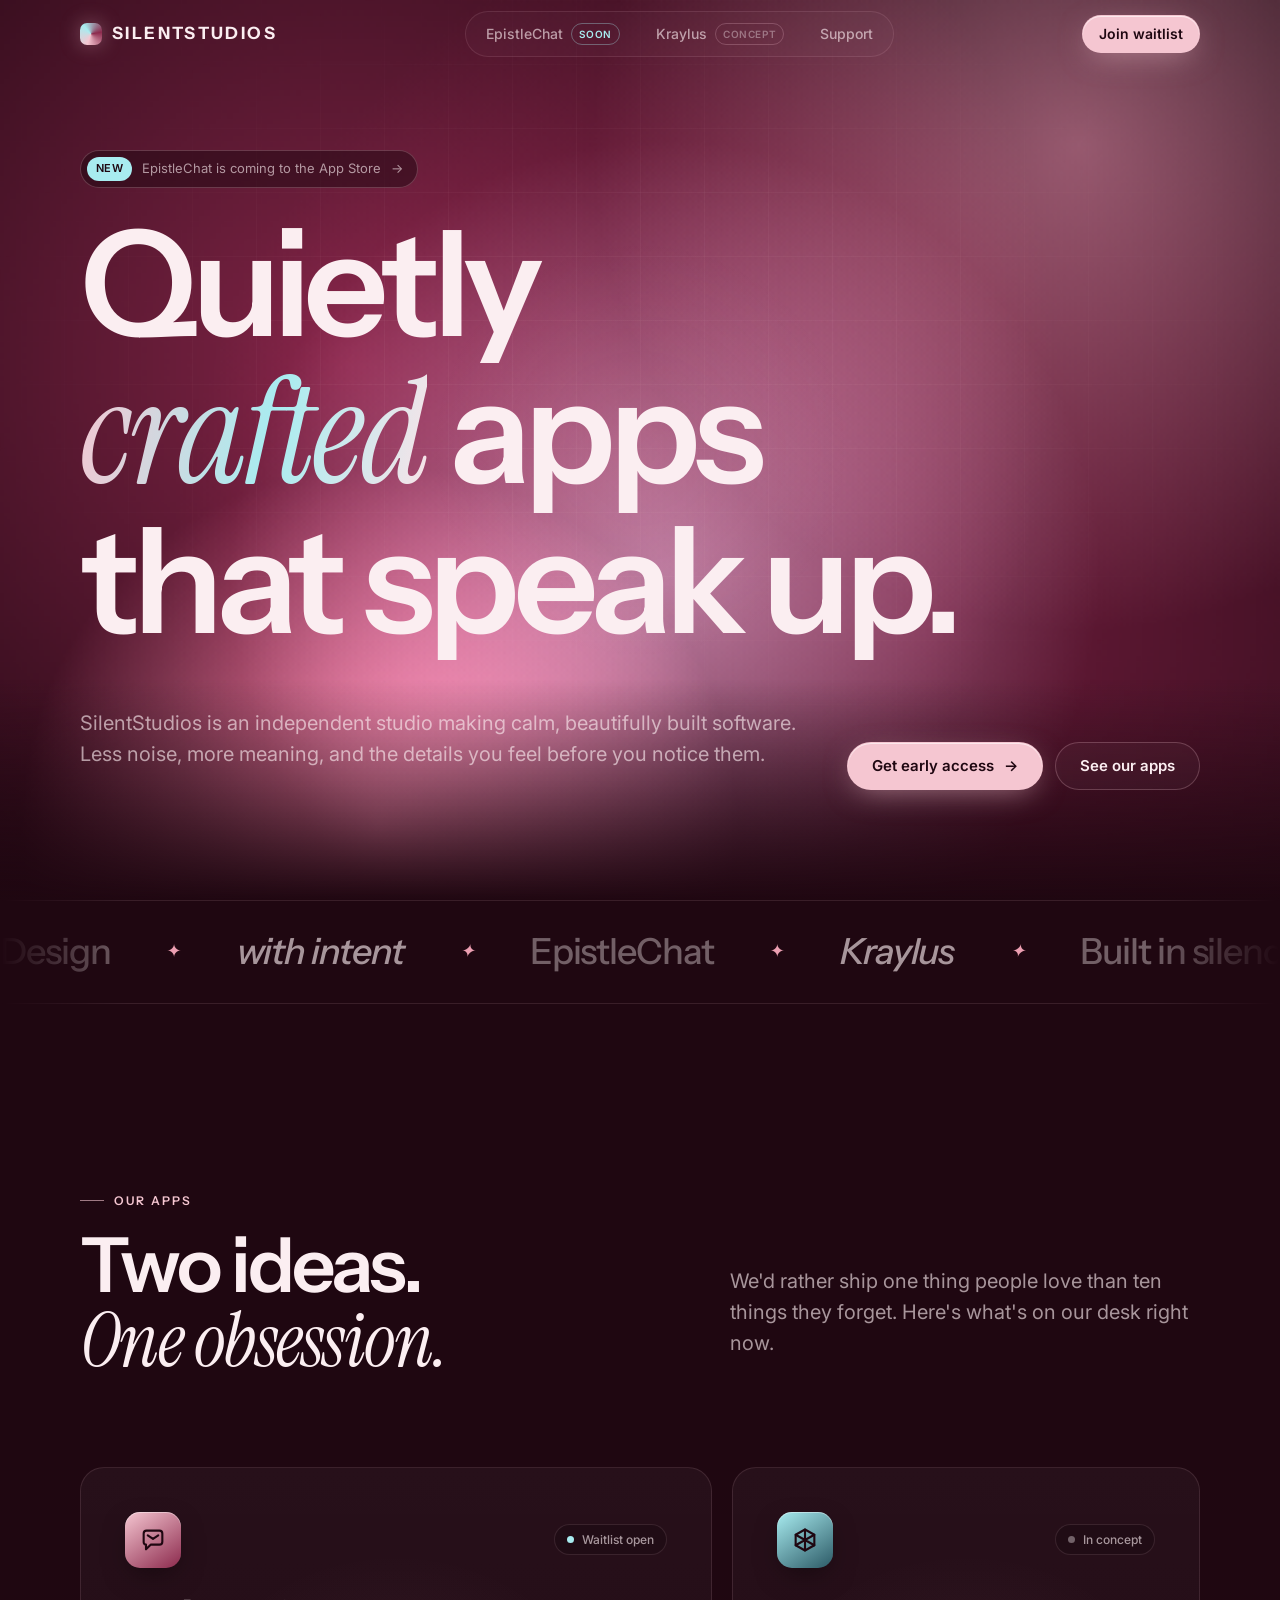
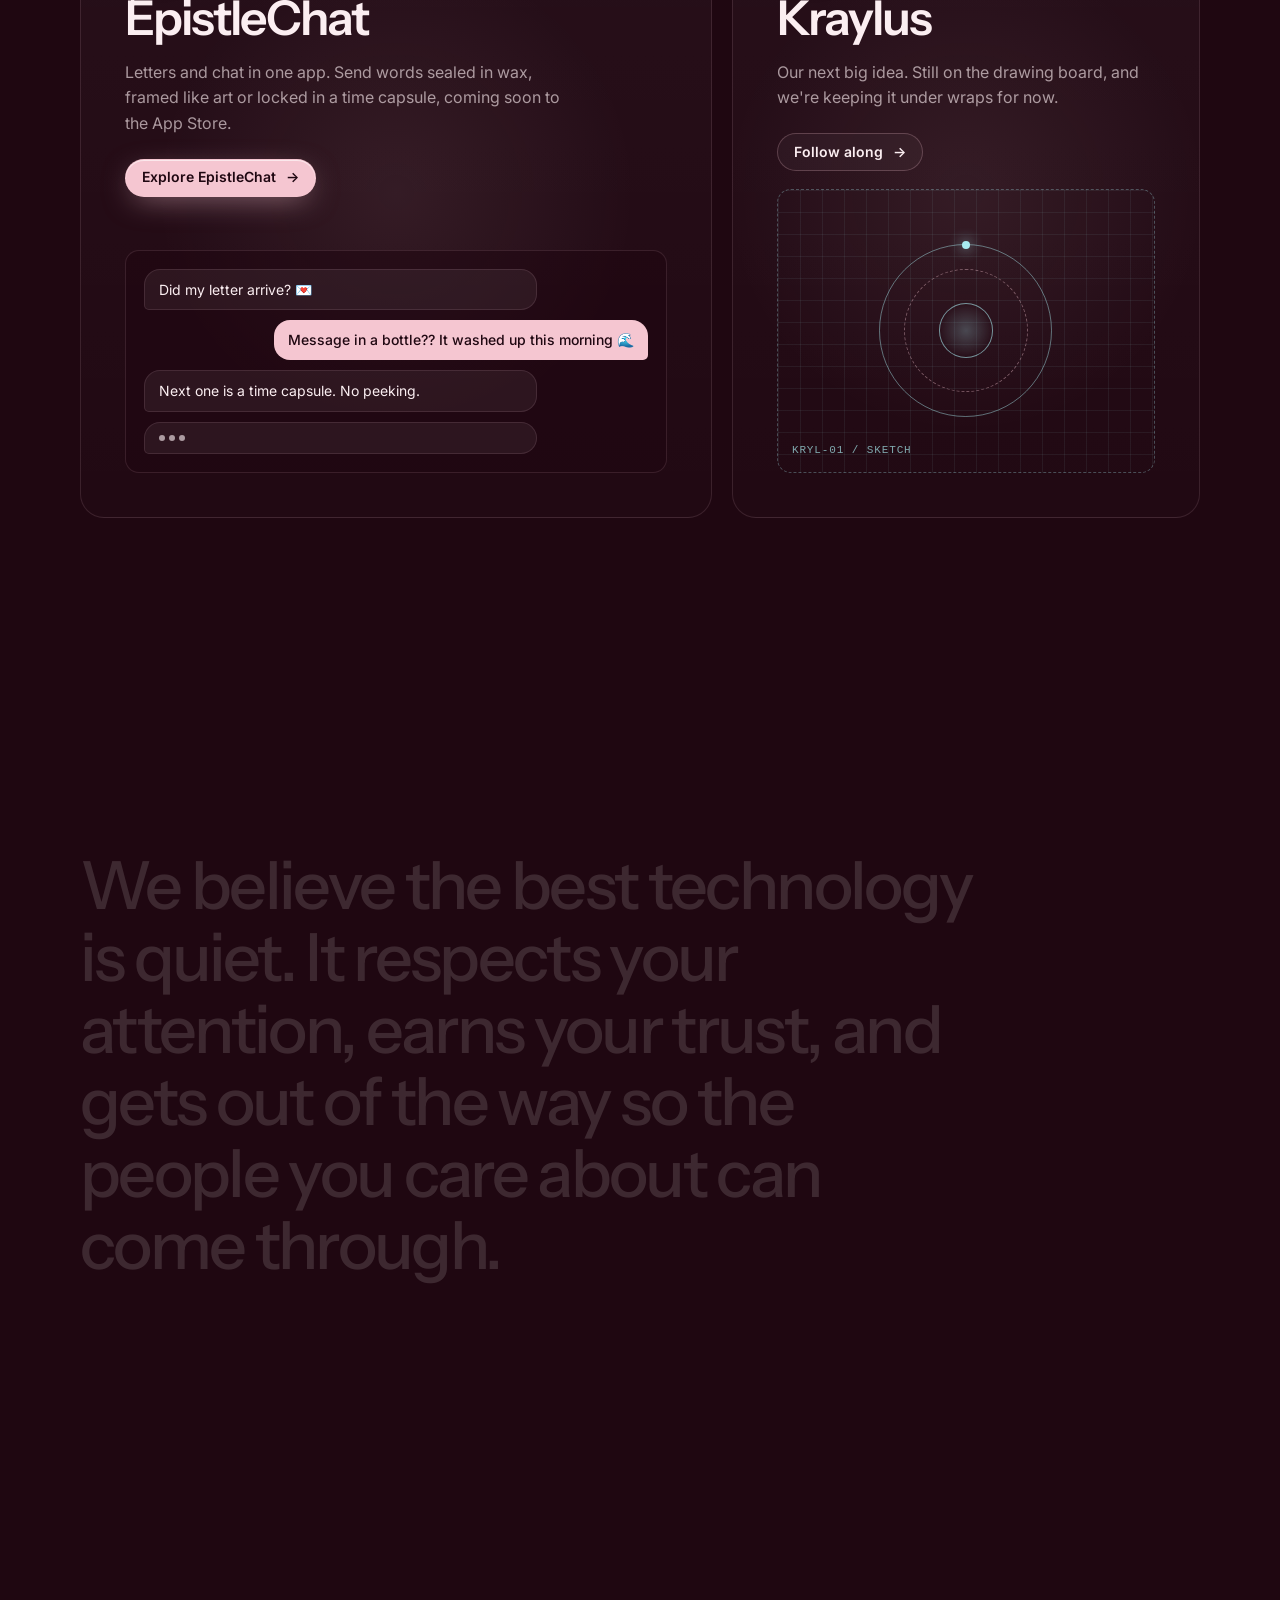
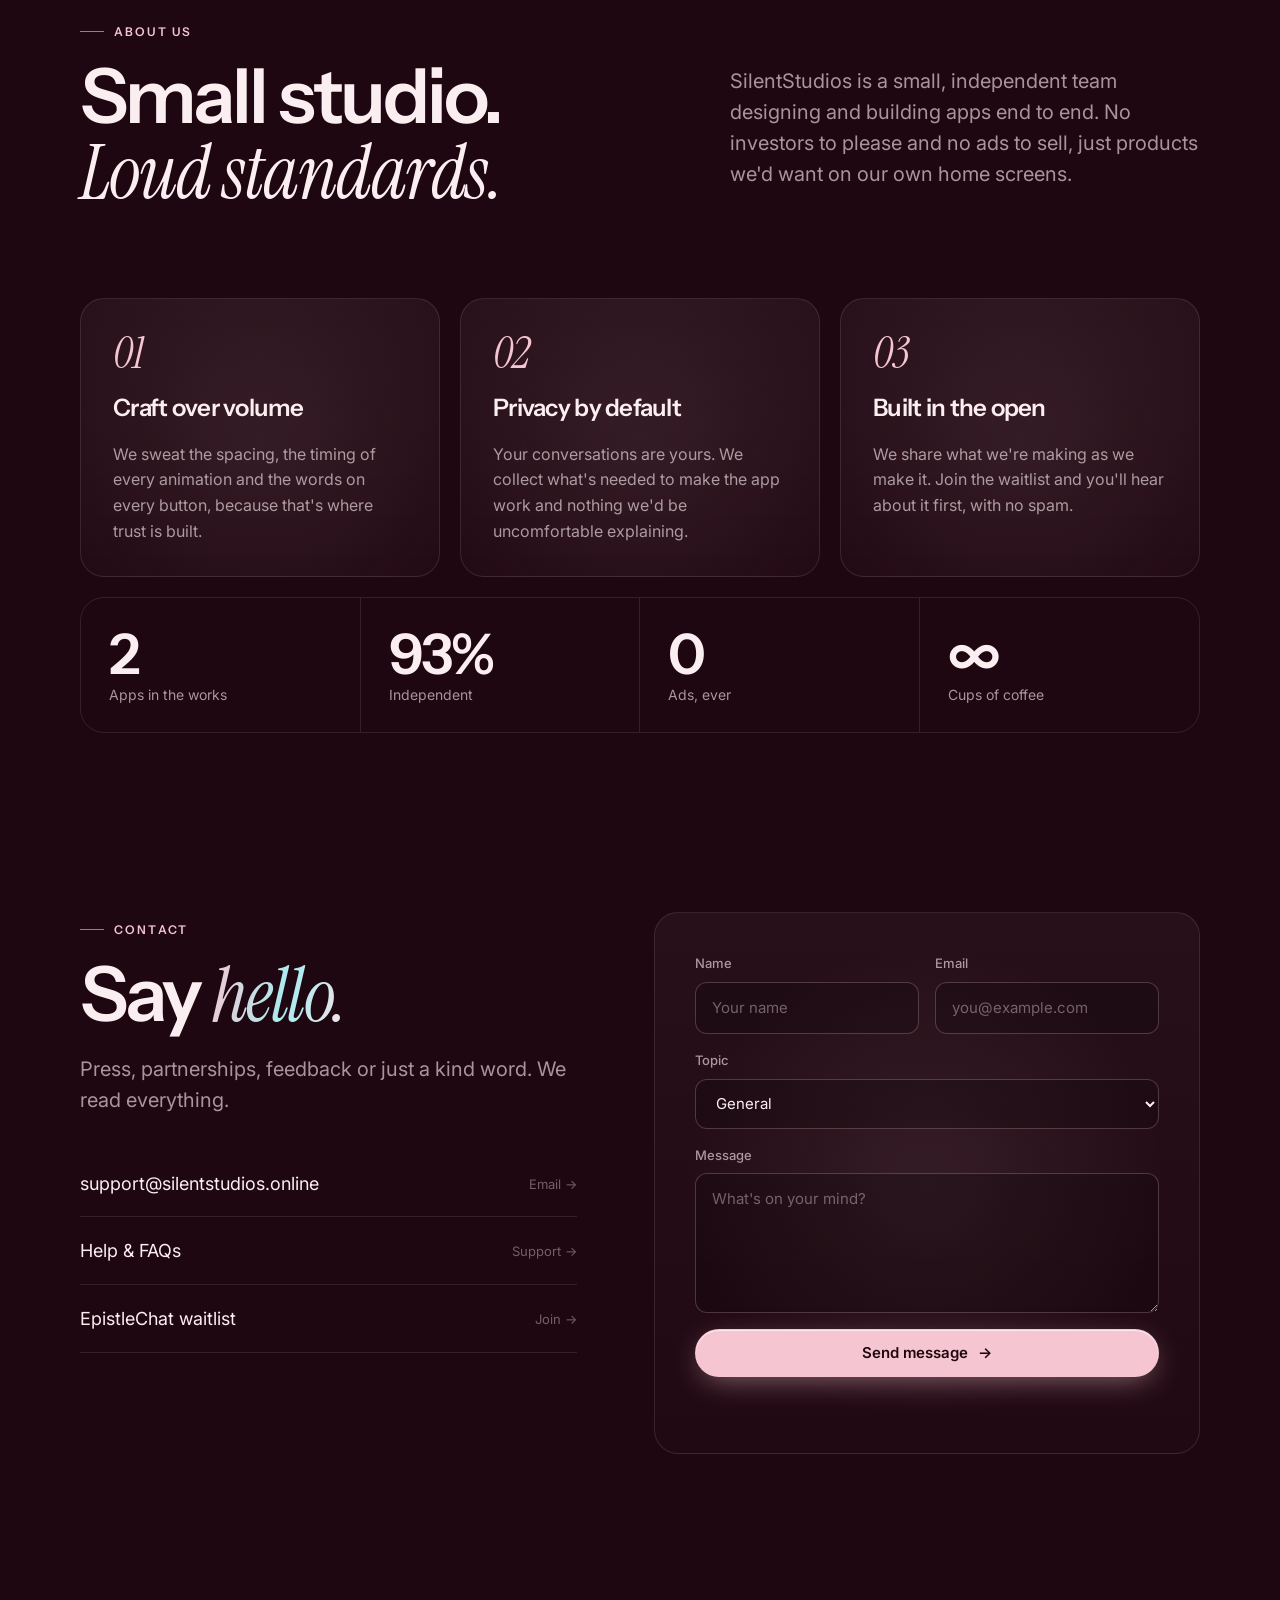
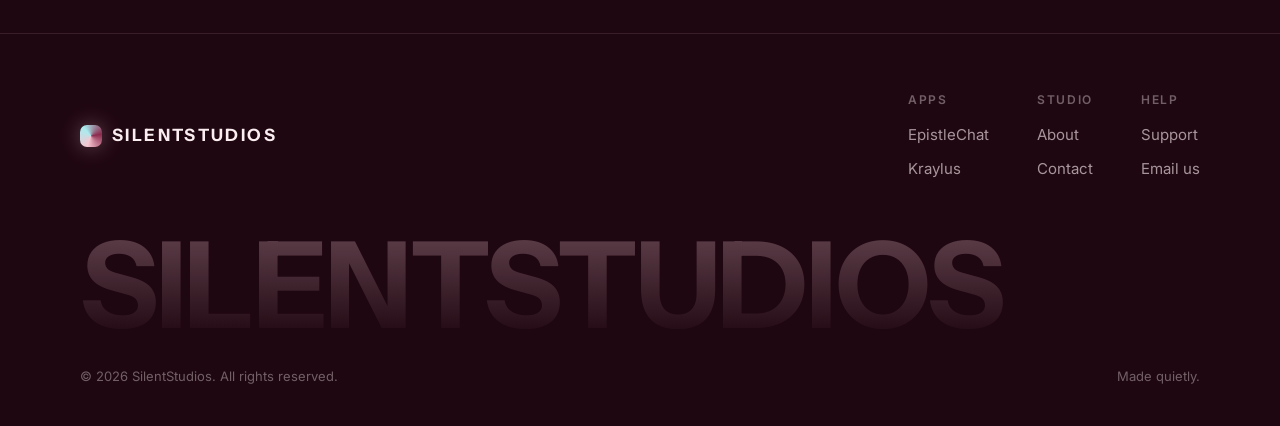
==== commit b7e2a92b: "Use support@silentstudios.online as contact email Co-Authored-By: Claude Opus 5.5 <noreply@anthropic" ====
--- a/index.html
+++ b/index.html
@@ -167,7 +167,7 @@
           <h2 class="section-title reveal" style="--delay:.08s">Say <span class="serif gradient-text">hello.</span></h2>
           <p class="lede reveal" style="--delay:.16s" data-c="home.contact_intro">Press, partnerships, feedback or just a kind word. We read everything.</p>
           <ul class="contact-list reveal" style="--delay:.22s">
-            <li><a href="mailto:hello@silentstudios.com">hello@silentstudios.com <small>Email →</small></a></li>
+            <li><a href="mailto:support@silentstudios.online">support@silentstudios.online <small>Email →</small></a></li>
             <li><a href="support.html">Help &amp; FAQs <small>Support →</small></a></li>
             <li><a href="epistlechat.html#join">EpistleChat waitlist <small>Join →</small></a></li>
           </ul>
@@ -212,7 +212,7 @@
         <div class="footer-links">
           <div><h4>Apps</h4><a href="epistlechat.html">EpistleChat</a><a href="kraylus.html">Kraylus</a></div>
           <div><h4>Studio</h4><a href="index.html#about">About</a><a href="index.html#contact">Contact</a></div>
-          <div><h4>Help</h4><a href="support.html">Support</a><a href="mailto:hello@silentstudios.com">Email us</a></div>
+          <div><h4>Help</h4><a href="support.html">Support</a><a href="mailto:support@silentstudios.online">Email us</a></div>
         </div>
       </div>
       <p class="footer-word" aria-hidden="true">SILENTSTUDIOS</p>
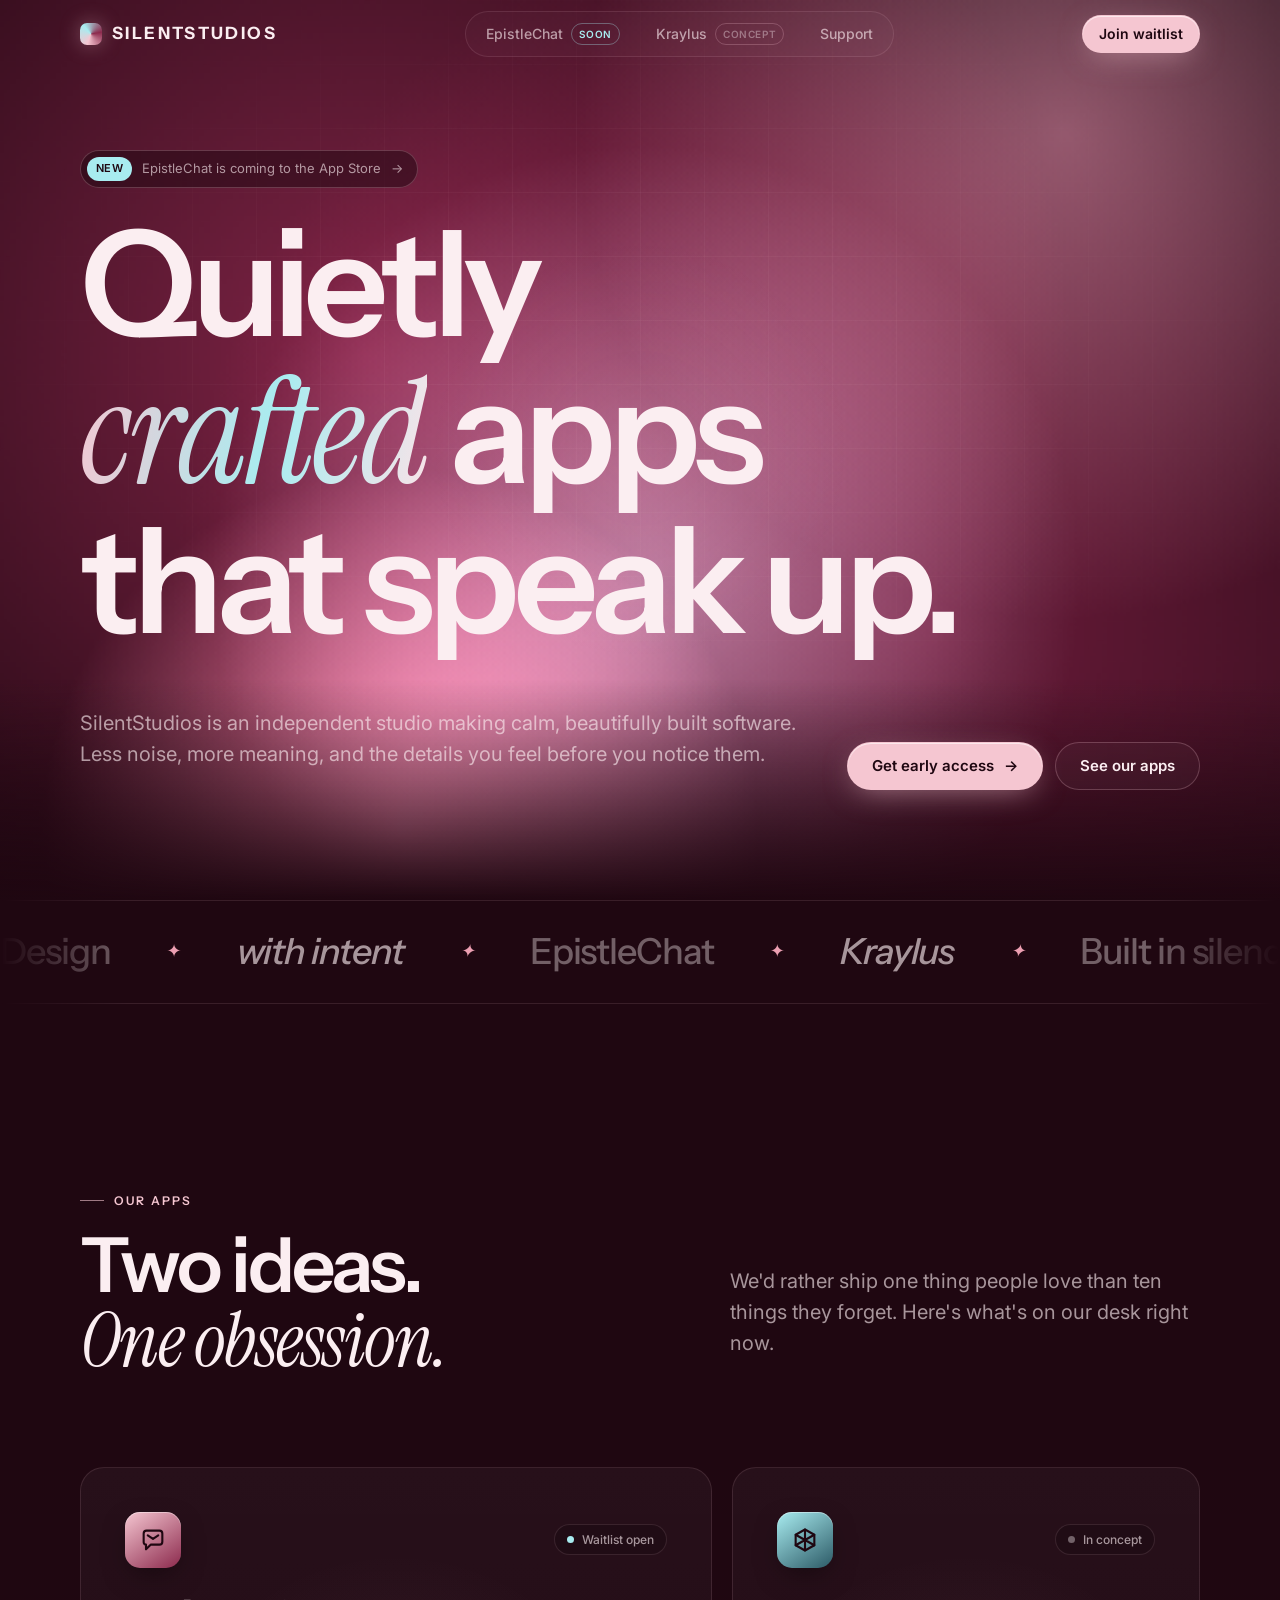
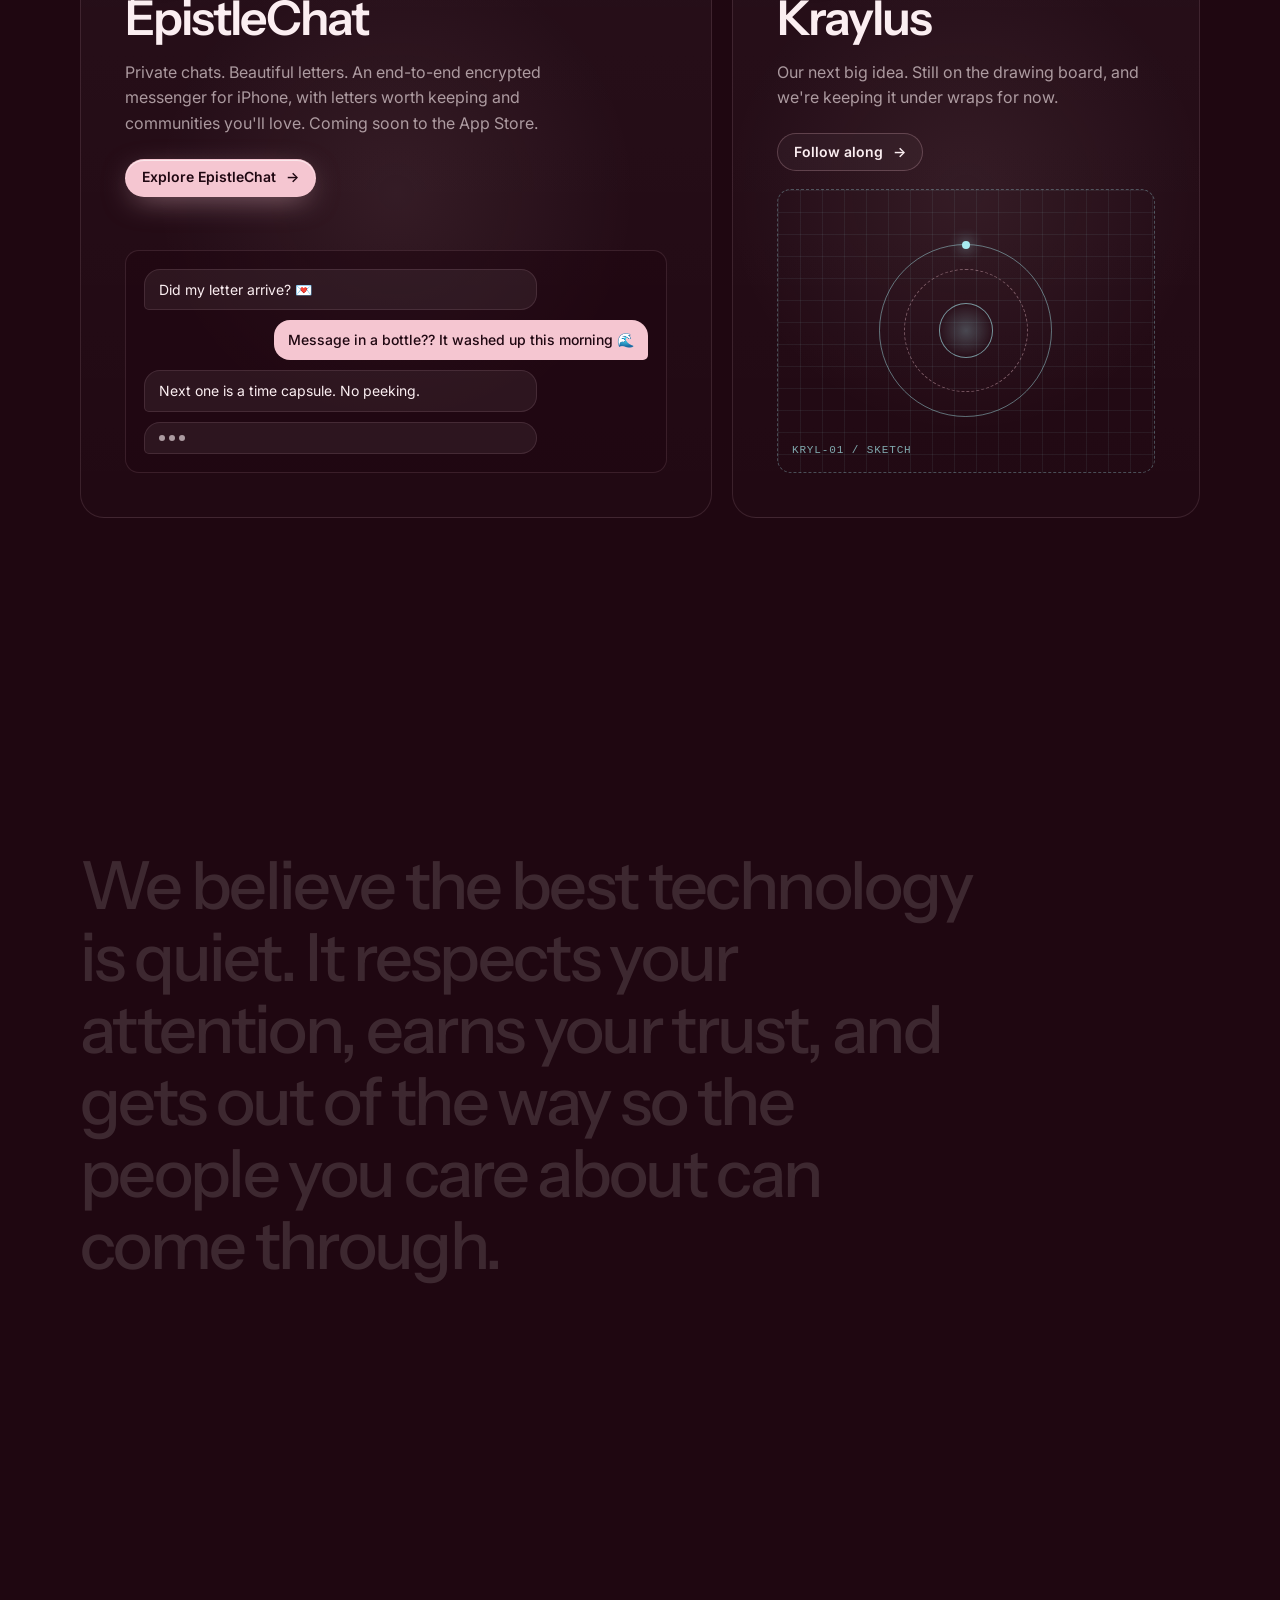
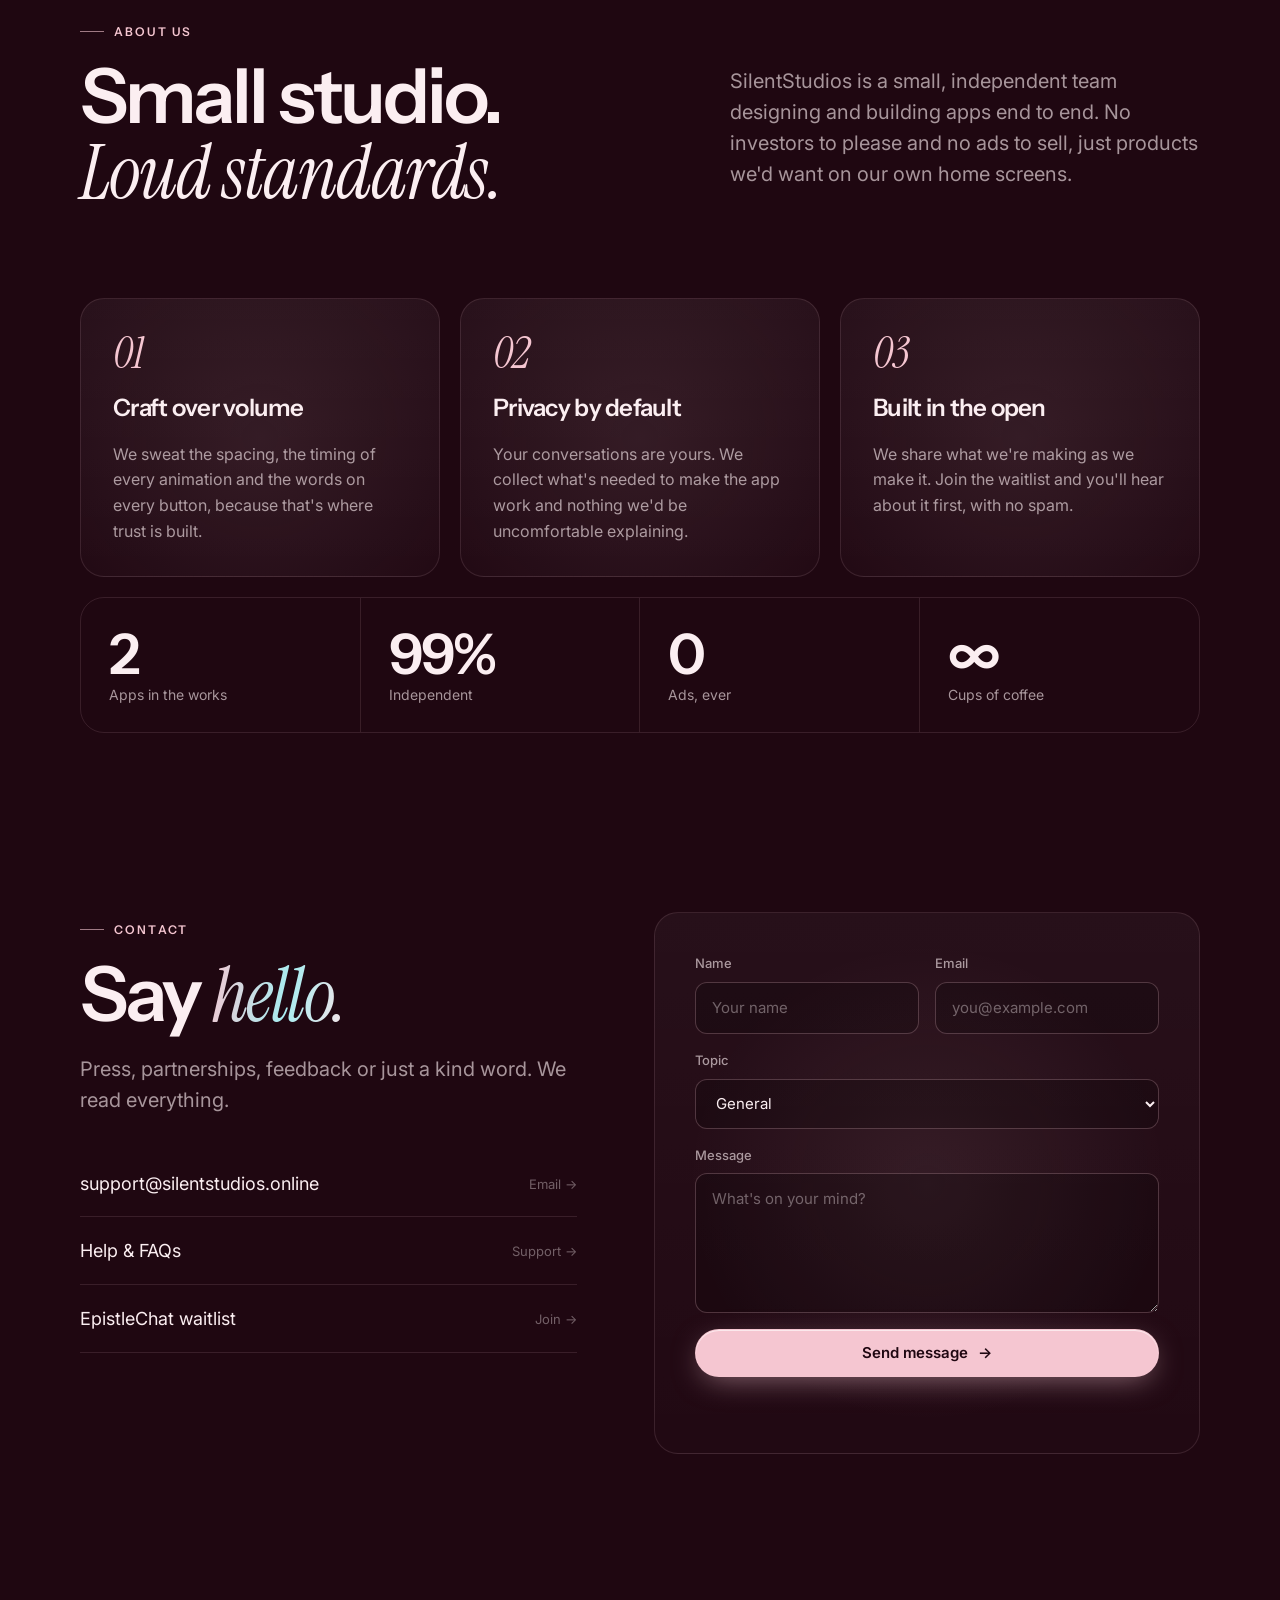
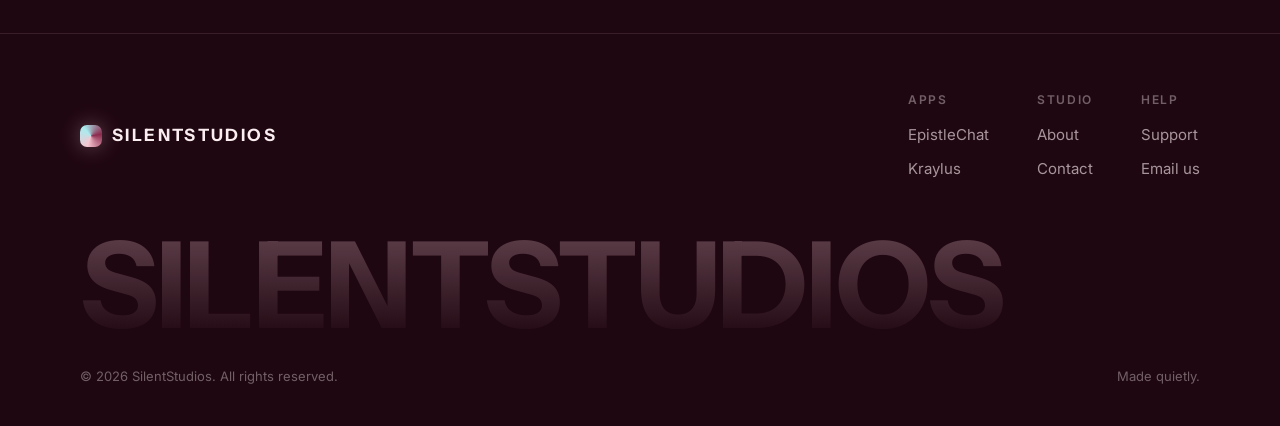
==== commit 88413c75: "EpistleChat page: official description, letters extras, chat features, feature groups, memberships C" ====
--- a/index.html
+++ b/index.html
@@ -85,7 +85,7 @@
               <span class="status"><i></i> <span data-c="home.epistle_status">Waitlist open</span></span>
             </div>
             <h3>EpistleChat</h3>
-            <p data-c="home.epistle_card_text">Letters and chat in one app. Send words sealed in wax, framed like art or locked in a time capsule, coming soon to the App Store.</p>
+            <p data-c="home.epistle_card_text">Private chats. Beautiful letters. An end-to-end encrypted messenger for iPhone, with letters worth keeping and communities you'll love. Coming soon to the App Store.</p>
             <a class="btn btn-primary btn-sm" href="epistlechat.html" data-magnetic>Explore EpistleChat <span class="arrow" aria-hidden="true">→</span></a>
             <div class="mock" aria-hidden="true">
               <div class="bubble them">Did my letter arrive? 💌</div>
--- a/assets/styles.css
+++ b/assets/styles.css
@@ -873,6 +873,14 @@
 .choice b { font-size: 16px; }
 .choice span { font-size: 13px; color: var(--text-muted); }
 .choice svg { width: 22px; height: 22px; }
+.choice-badge {
+  position: absolute; top: 12px; right: 12px;
+  font-size: 10px; font-weight: 600; letter-spacing: 0.06em; text-transform: uppercase;
+  padding: 3px 8px; border-radius: 999px;
+  border: 1px solid var(--border-strong); color: var(--text-faint);
+}
+.choice-badge.first { background: var(--cyan-300); border-color: var(--cyan-300); color: var(--burgundy-900); }
+.choice b, .choice span:not(.choice-badge) { padding-right: 4px; }
 .wl-actions { display: flex; gap: 10px; justify-content: space-between; align-items: center; flex-wrap: wrap; }
 .btn-chunky {
   height: 52px;
@@ -988,6 +996,60 @@
 .phone.reveal { opacity: 0; transition: opacity 1s var(--ease-out), transform 0.8s var(--ease-out); transition-delay: var(--delay, 0s); }
 .phone.reveal, .phone.reveal.in { transform: perspective(1200px) rotateY(var(--ry, -8deg)) rotateX(var(--rx, 4deg)); }
 .phone.reveal.in { opacity: 1; }
+
+
+/* EpistleChat: tagline, highlights, letter extras, groups, membership */
+.tagline {
+  margin: 14px 0 0;
+  font-family: var(--font-serif); font-style: italic;
+  font-size: clamp(24px, 3vw, 34px); line-height: 1.15; letter-spacing: -0.01em;
+  color: var(--blush-300);
+}
+.highlights { list-style: none; padding: 0; margin: 22px 0 0; display: flex; flex-wrap: wrap; gap: 8px; }
+.highlights li {
+  display: inline-flex; align-items: center; gap: 7px;
+  padding: 6px 12px 6px 9px; border-radius: 999px;
+  border: 1px solid var(--border-strong); background: rgba(255,255,255,0.03);
+  font-size: 13px; font-weight: 500; color: var(--text-muted);
+}
+.highlights svg { width: 14px; height: 14px; color: var(--cyan-300); }
+
+.extras {
+  margin-top: clamp(40px, 6vw, 72px);
+  display: grid; grid-template-columns: repeat(auto-fit, minmax(200px, 1fr)); gap: 14px;
+}
+.extra { padding: 22px; display: grid; gap: 8px; align-content: start; }
+.extra-emoji { font-size: 26px; line-height: 1; transition: transform 0.5s var(--ease-spring); display: inline-block; }
+.extra:hover .extra-emoji { transform: scale(1.15) rotate(-6deg); }
+.extra h3 { margin: 4px 0 0; font-family: var(--font-display); font-size: 17px; letter-spacing: -0.02em; }
+.extra p { margin: 0; font-size: 14px; color: var(--text-muted); line-height: 1.5; }
+
+.groups { display: grid; grid-template-columns: repeat(auto-fit, minmax(300px, 1fr)); gap: 20px; }
+@media (max-width: 400px) { .groups { grid-template-columns: 1fr; } }
+.group { padding: 30px; display: grid; gap: 10px; align-content: start; }
+.group-emoji {
+  width: 48px; height: 48px; border-radius: 14px; display: grid; place-items: center; font-size: 24px;
+  background: rgba(245,198,209,0.08); border: 1px solid var(--border-strong);
+}
+.group h3 { margin: 6px 0 0; font-family: var(--font-display); font-size: 22px; letter-spacing: -0.03em; }
+.group > p { margin: 0; color: var(--text-muted); }
+.group ul { list-style: none; padding: 0; margin: 8px 0 0; display: grid; gap: 10px; }
+.group li { position: relative; padding-left: 22px; font-size: 15px; line-height: 1.5; color: var(--text); }
+.group li::before {
+  content: ""; position: absolute; left: 2px; top: 0.6em;
+  width: 8px; height: 8px; border-radius: 50%;
+  background: linear-gradient(135deg, var(--blush-300), var(--cyan-300));
+}
+
+.membership {
+  margin-top: 20px; padding: clamp(28px, 4vw, 44px);
+  display: flex; flex-wrap: wrap; gap: 24px; align-items: center; justify-content: space-between;
+  background:
+    radial-gradient(600px circle at var(--x) var(--y), rgba(168,236,240,0.1), transparent 40%),
+    linear-gradient(120deg, rgba(140,42,77,0.45), rgba(31,7,17,0.2) 60%, rgba(111,217,224,0.12));
+}
+.membership h3 { margin: 12px 0 6px; font-family: var(--font-display); font-size: clamp(26px, 3.4vw, 38px); letter-spacing: -0.035em; line-height: 1.05; }
+.membership p { margin: 0; color: var(--text-muted); max-width: 52ch; }
 
 /* ---------- Support: search + filters (Airbnb-inspired) ---------- */
 
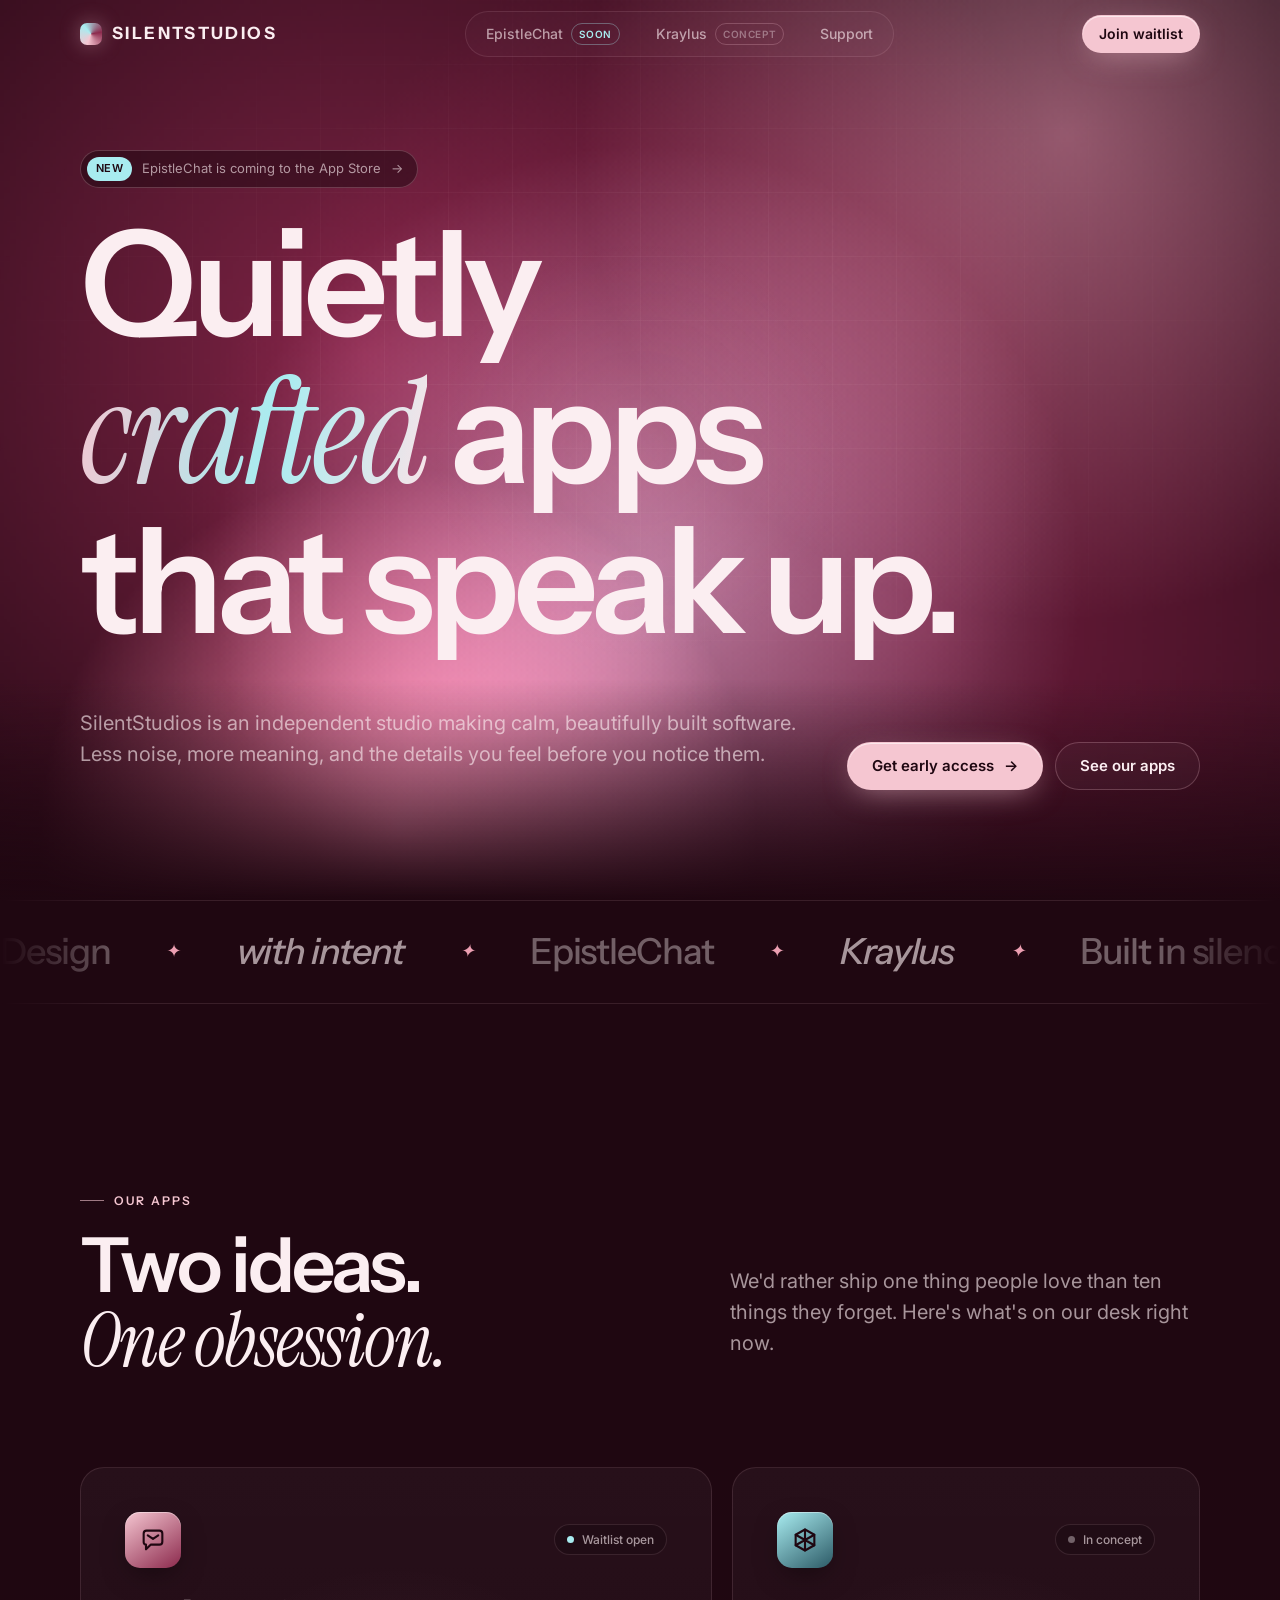
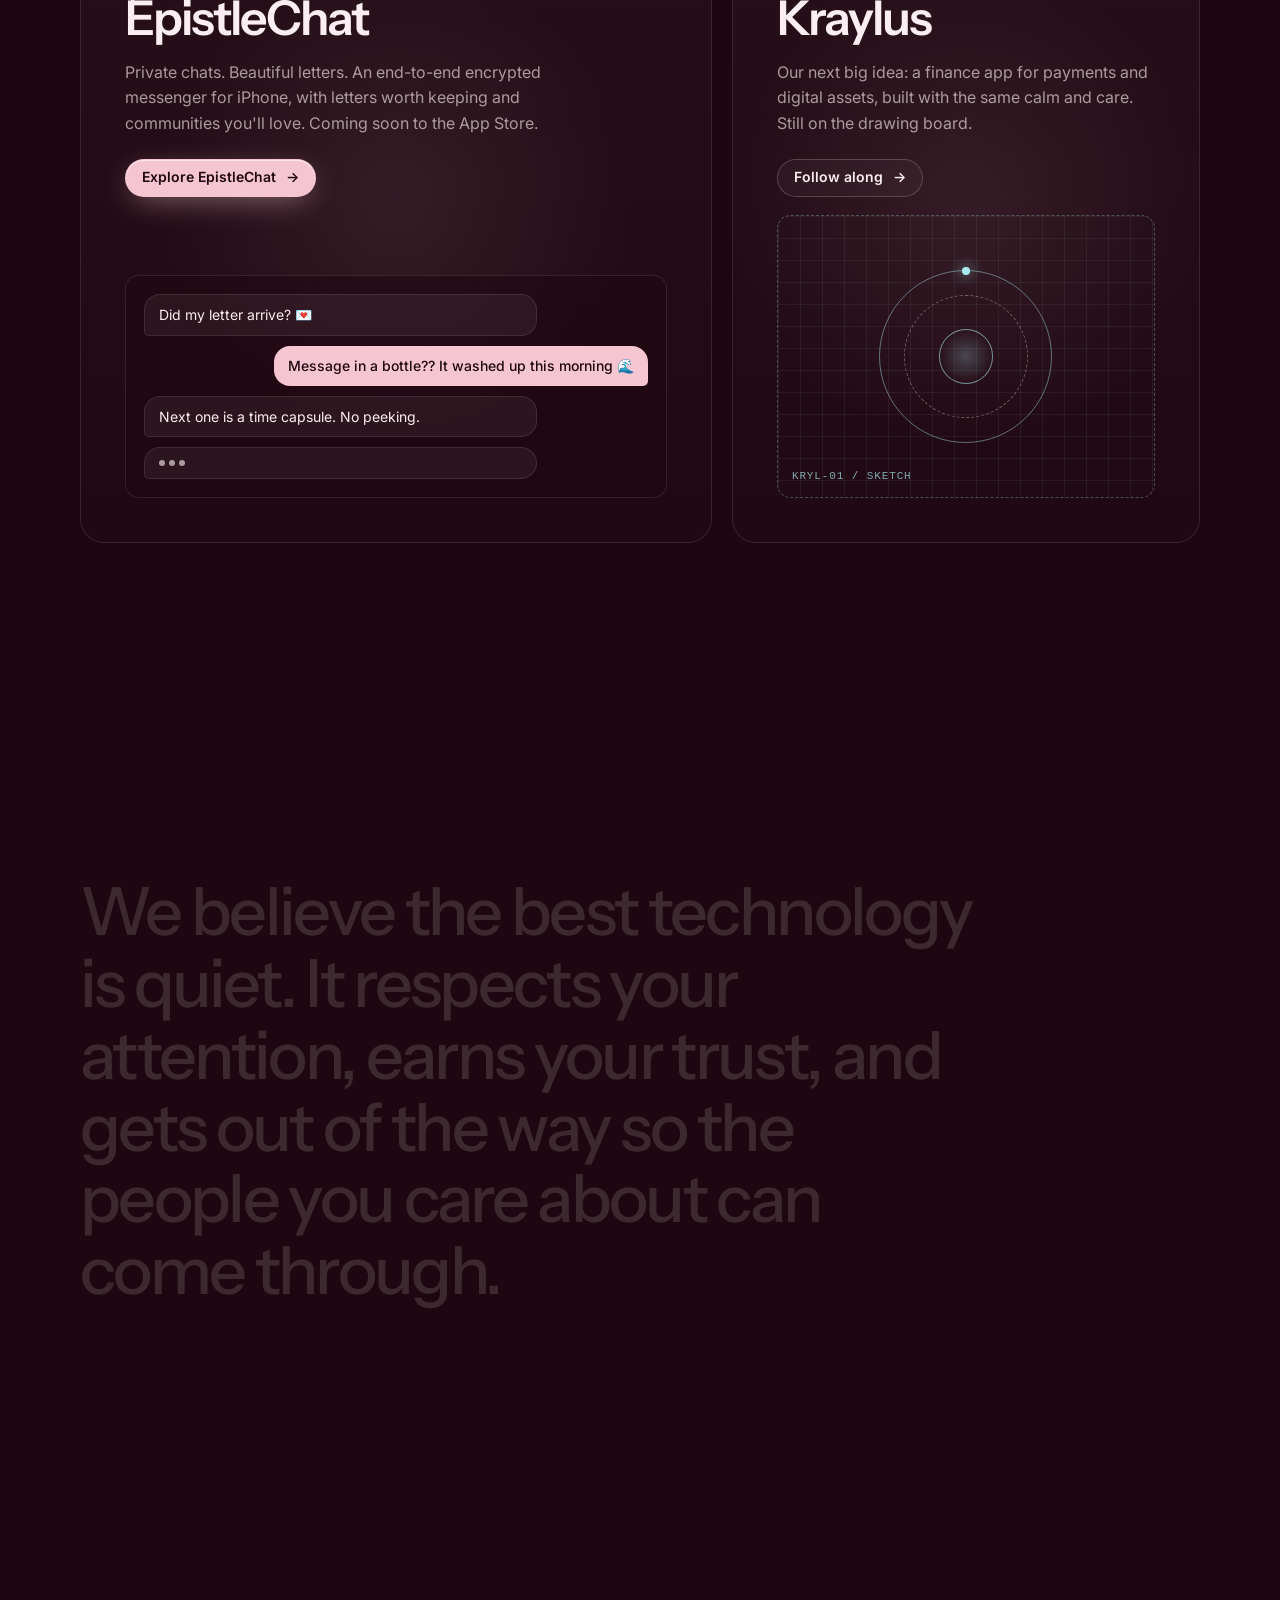
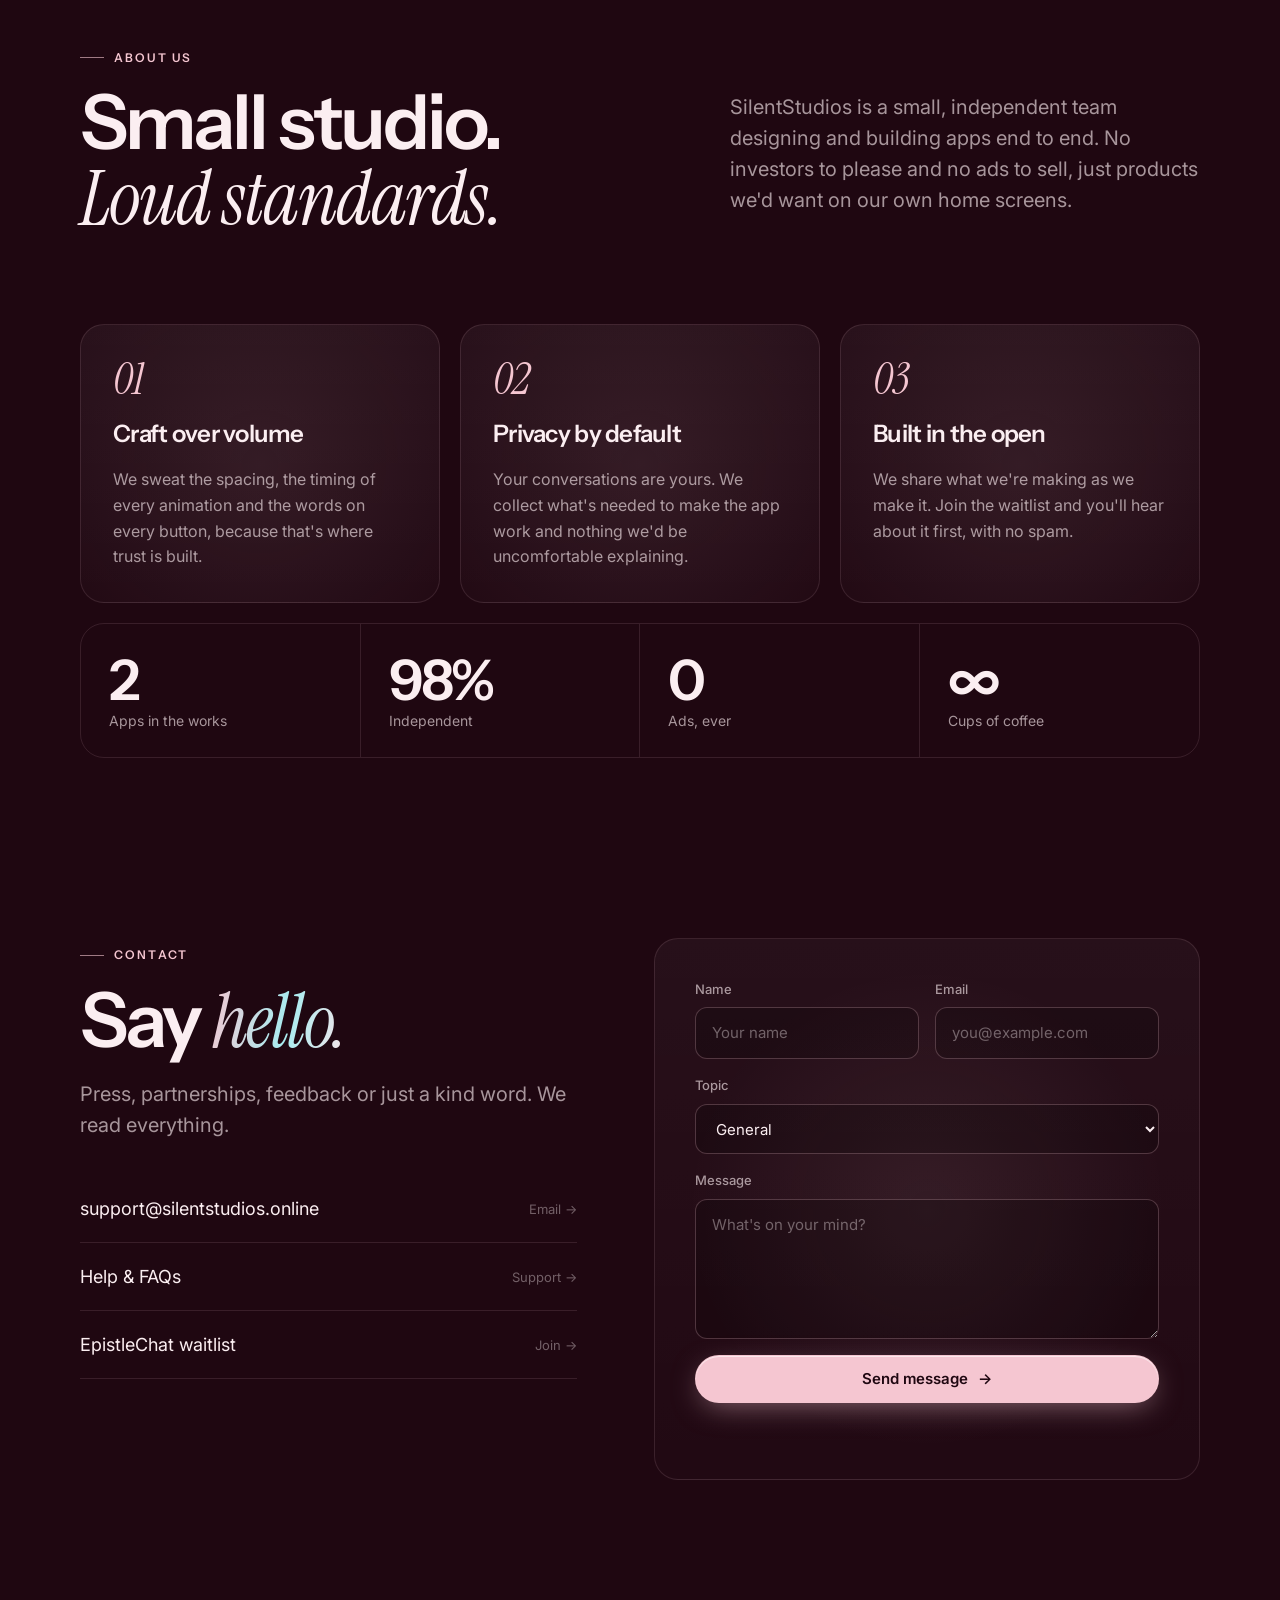
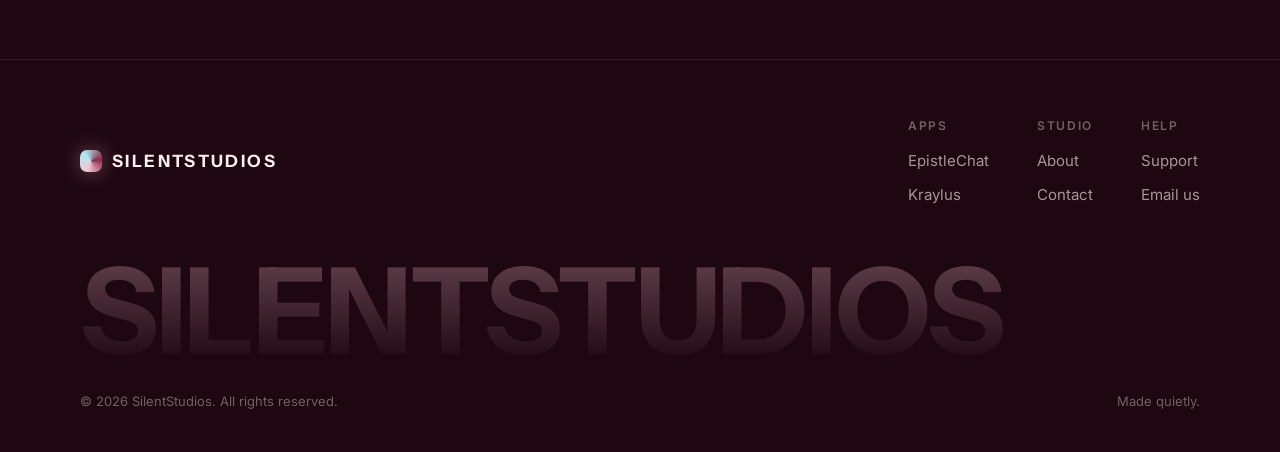
==== commit ed50bd8c: "Kraylus: finance app for payments and digital assets Co-Authored-By: Claude Opus 5.5 <noreply@anthro" ====
--- a/index.html
+++ b/index.html
@@ -103,7 +103,7 @@
               <span class="status idle"><i></i> <span data-c="home.kraylus_status">In concept</span></span>
             </div>
             <h3>Kraylus</h3>
-            <p data-c="home.kraylus_card_text">Our next big idea. Still on the drawing board, and we're keeping it under wraps for now.</p>
+            <p data-c="home.kraylus_card_text">Our next big idea: a finance app for payments and digital assets, built with the same calm and care. Still on the drawing board.</p>
             <a class="btn btn-ghost btn-sm" href="kraylus.html" data-magnetic>Follow along <span class="arrow" aria-hidden="true">→</span></a>
             <div class="blueprint" aria-hidden="true">
               <div class="orb"><span class="dot"></span></div>
--- a/assets/styles.css
+++ b/assets/styles.css
@@ -1051,6 +1051,15 @@
 .membership h3 { margin: 12px 0 6px; font-family: var(--font-display); font-size: clamp(26px, 3.4vw, 38px); letter-spacing: -0.035em; line-height: 1.05; }
 .membership p { margin: 0; color: var(--text-muted); max-width: 52ch; }
 
+
+/* Kraylus */
+.tagline.cyan { color: var(--cyan-300); }
+.features.four { grid-template-columns: repeat(4, 1fr); }
+@media (max-width: 1000px) { .features.four { grid-template-columns: 1fr 1fr; } }
+@media (max-width: 560px) { .features.four { grid-template-columns: 1fr; } }
+.feature .ic.cyan { color: var(--cyan-300); background: rgba(168,236,240,0.08); border-color: rgba(168,236,240,0.3); }
+.fine-print { margin: 36px 0 0; font-size: 13px; color: var(--text-faint); max-width: 56ch; }
+
 /* ---------- Support: search + filters (Airbnb-inspired) ---------- */
 
 .search-bar {
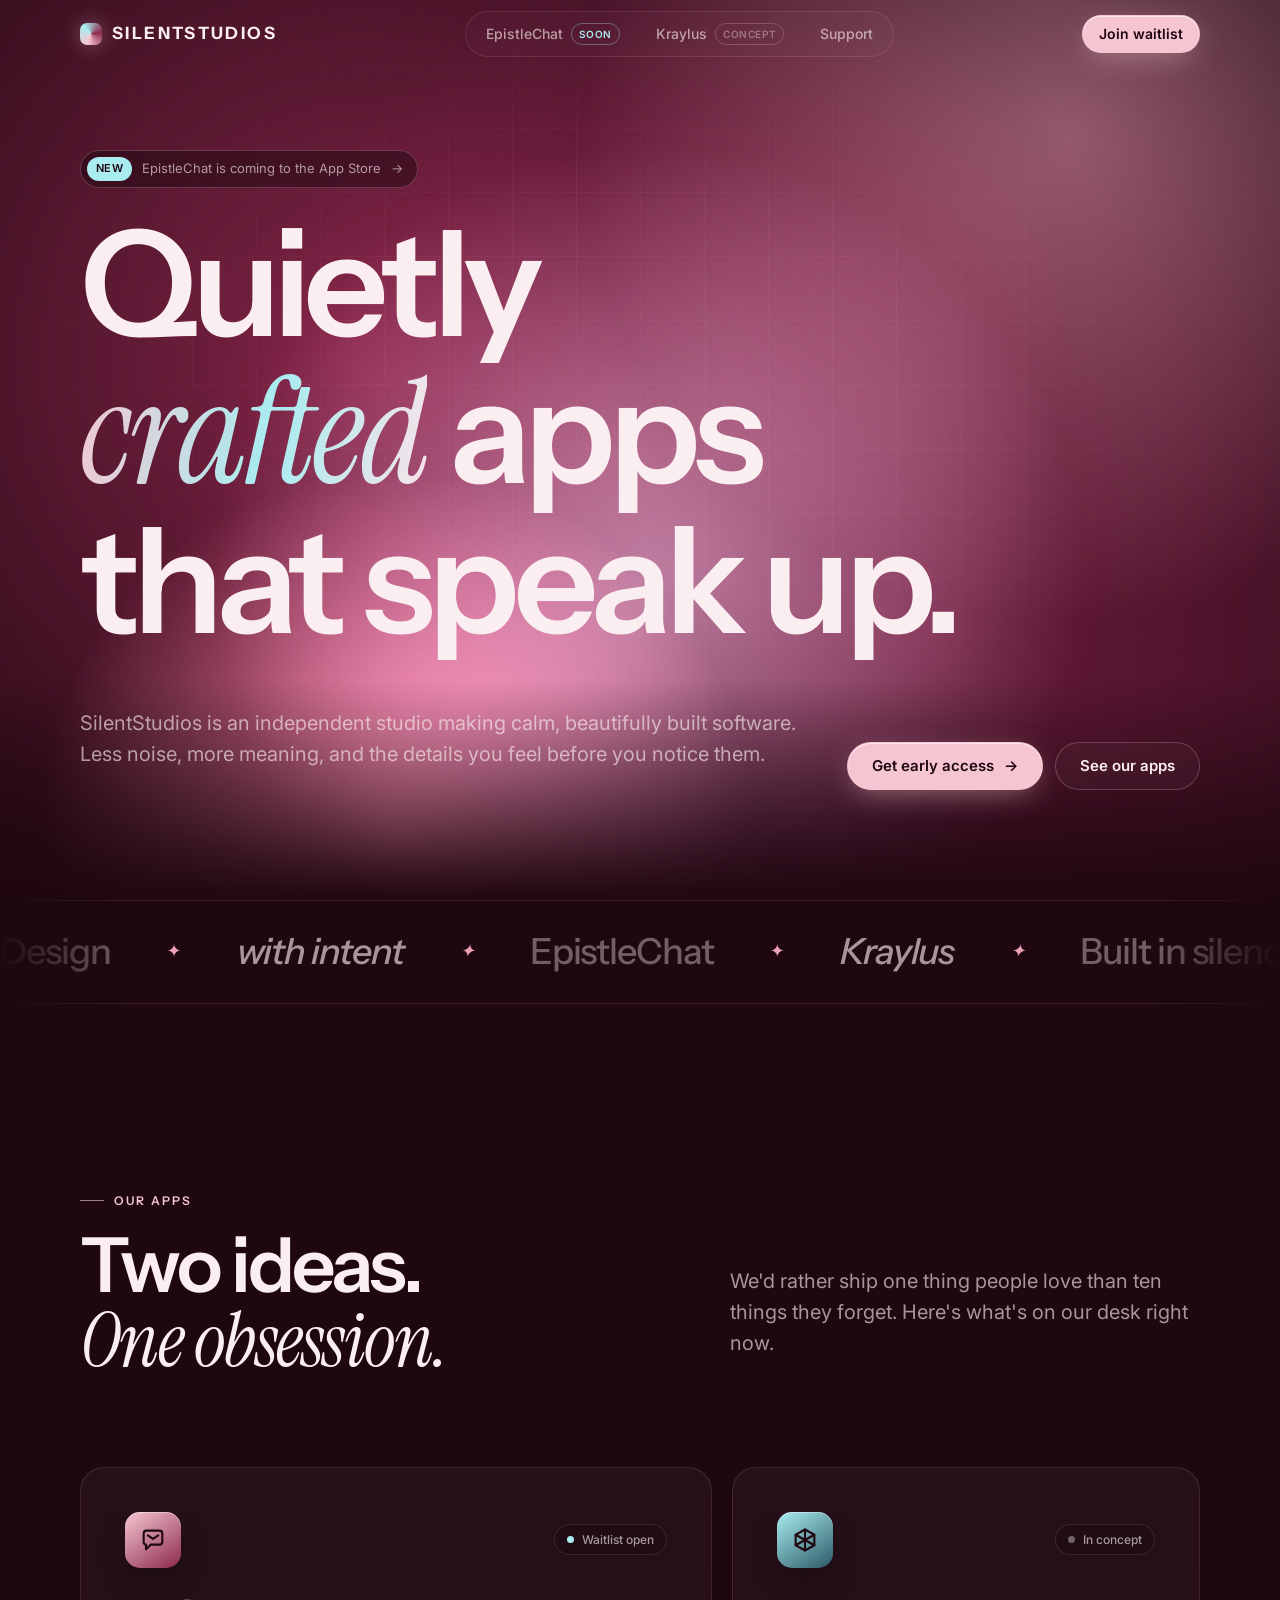
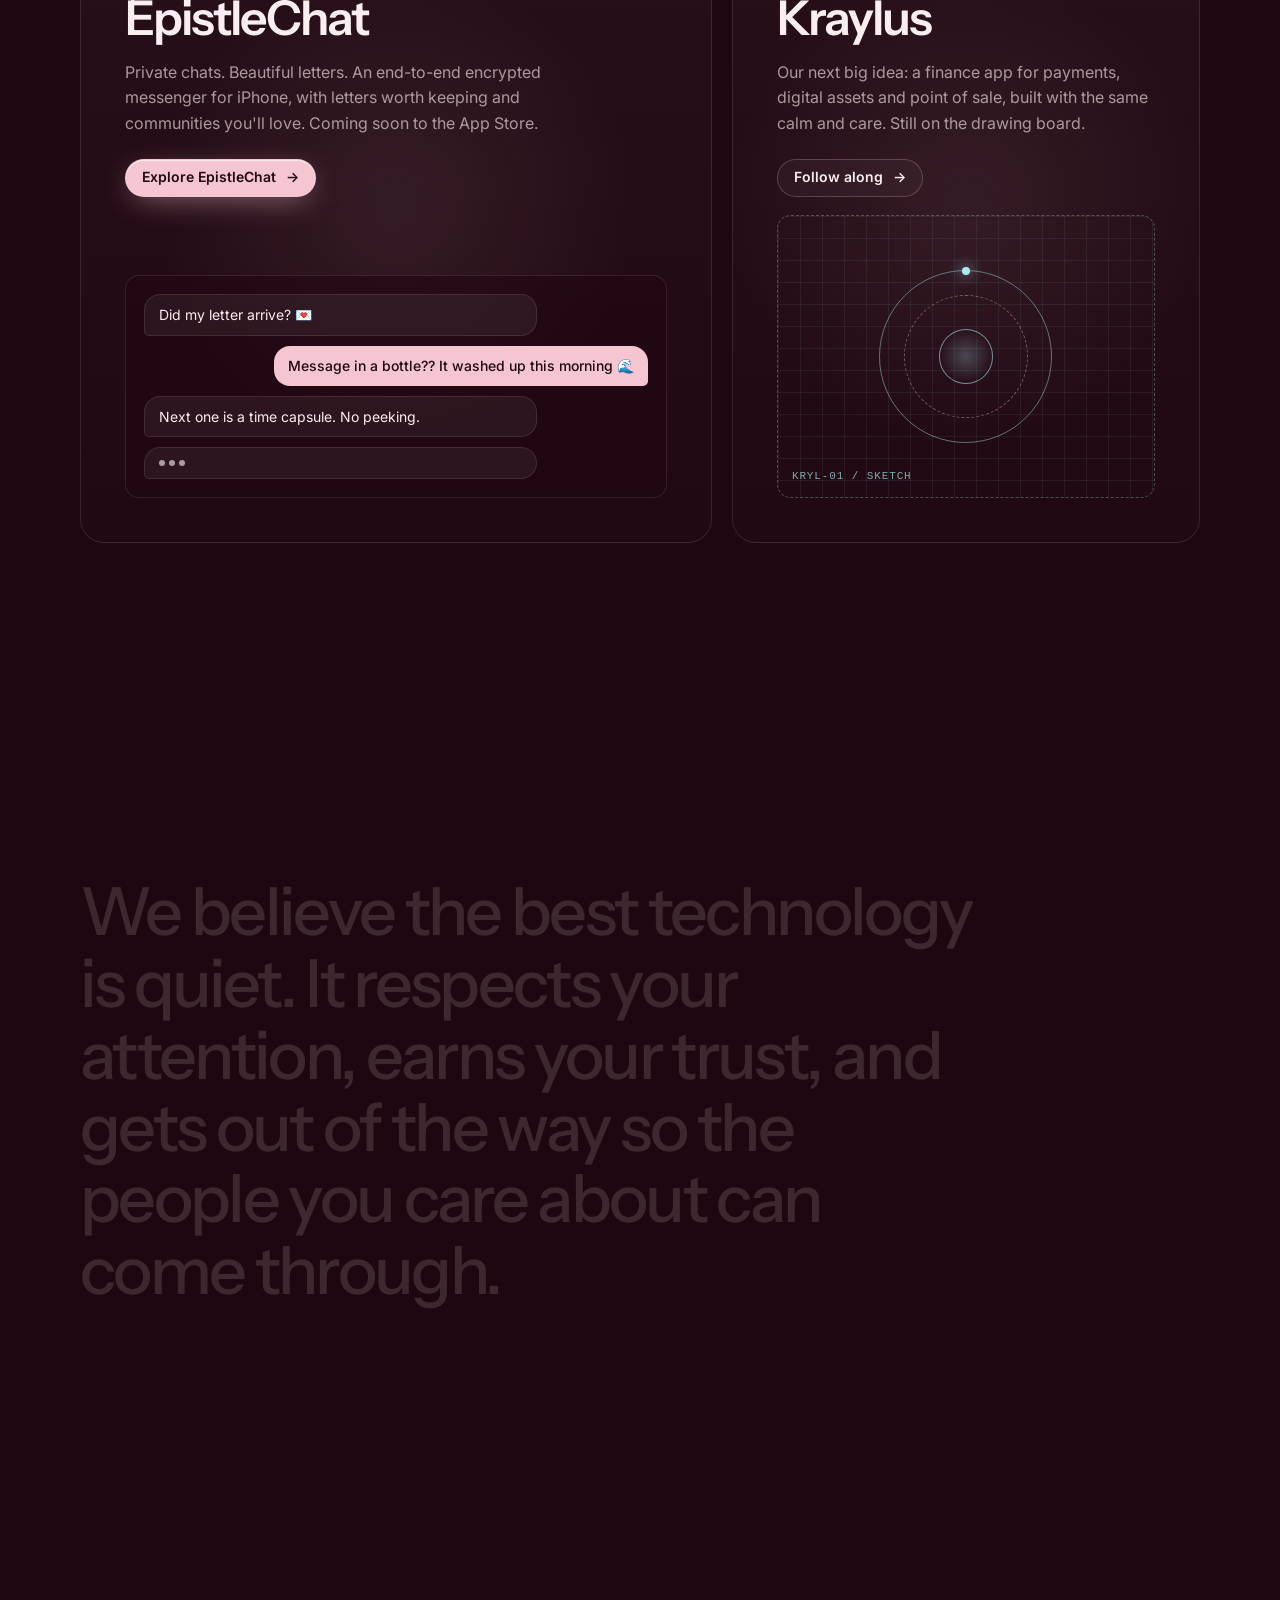
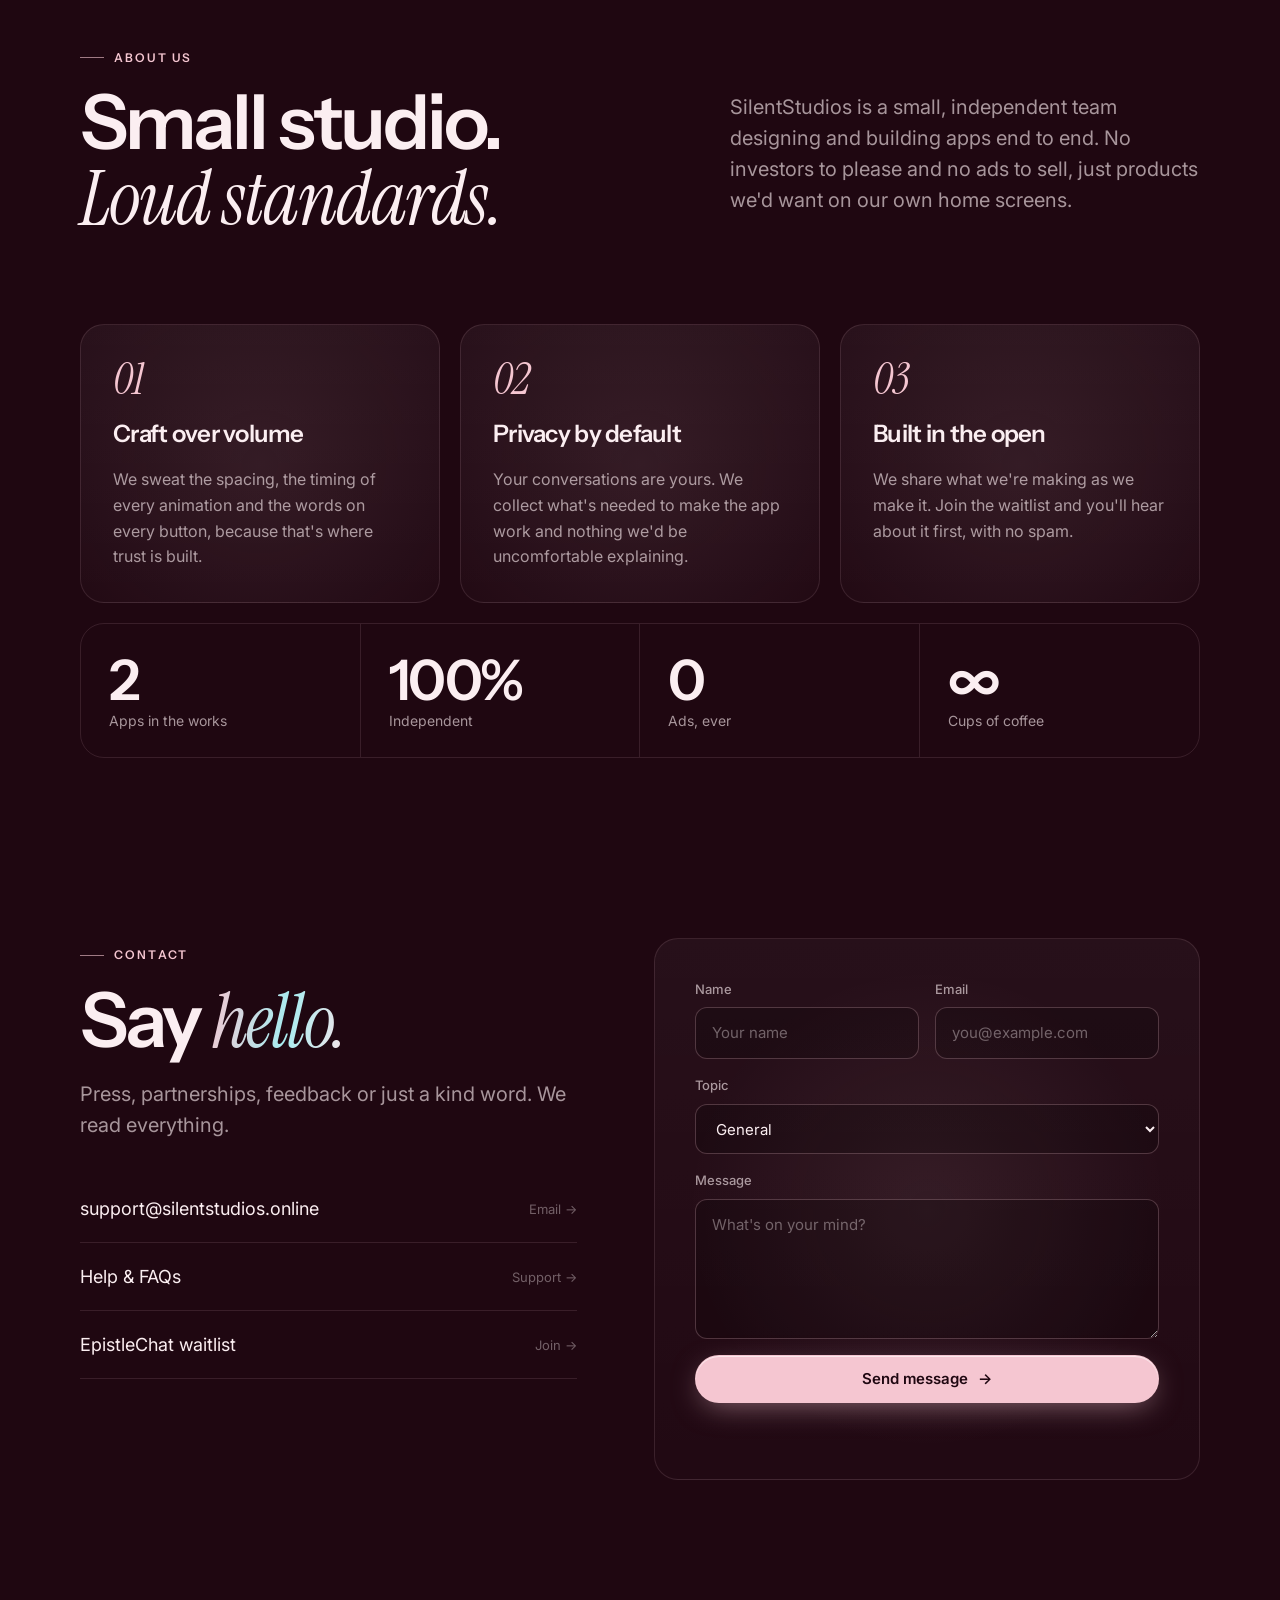
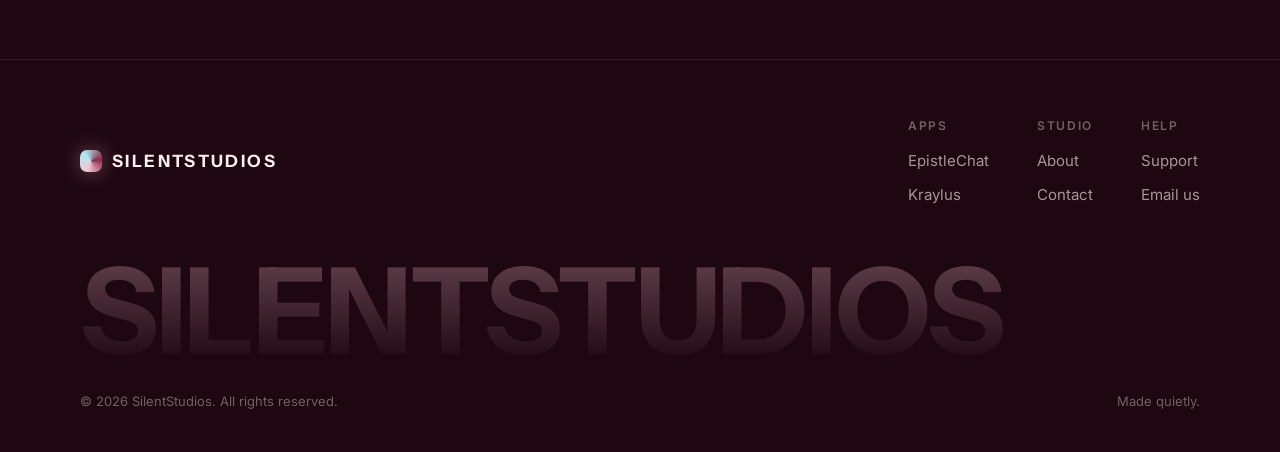
==== commit 6a4b45e5: "Kraylus: add point of sale Co-Authored-By: Claude Opus 5.5 <noreply@anthropic.com> Claude-Session: h" ====
--- a/index.html
+++ b/index.html
@@ -103,7 +103,7 @@
               <span class="status idle"><i></i> <span data-c="home.kraylus_status">In concept</span></span>
             </div>
             <h3>Kraylus</h3>
-            <p data-c="home.kraylus_card_text">Our next big idea: a finance app for payments and digital assets, built with the same calm and care. Still on the drawing board.</p>
+            <p data-c="home.kraylus_card_text">Our next big idea: a finance app for payments, digital assets and point of sale, built with the same calm and care. Still on the drawing board.</p>
             <a class="btn btn-ghost btn-sm" href="kraylus.html" data-magnetic>Follow along <span class="arrow" aria-hidden="true">→</span></a>
             <div class="blueprint" aria-hidden="true">
               <div class="orb"><span class="dot"></span></div>
--- a/assets/styles.css
+++ b/assets/styles.css
@@ -1054,9 +1054,9 @@
 
 /* Kraylus */
 .tagline.cyan { color: var(--cyan-300); }
-.features.four { grid-template-columns: repeat(4, 1fr); }
-@media (max-width: 1000px) { .features.four { grid-template-columns: 1fr 1fr; } }
-@media (max-width: 560px) { .features.four { grid-template-columns: 1fr; } }
+.features.five { grid-template-columns: repeat(auto-fit, minmax(190px, 1fr)); }
+@media (max-width: 1000px) { .features.five { grid-template-columns: 1fr 1fr; } }
+@media (max-width: 560px) { .features.five { grid-template-columns: 1fr; } }
 .feature .ic.cyan { color: var(--cyan-300); background: rgba(168,236,240,0.08); border-color: rgba(168,236,240,0.3); }
 .fine-print { margin: 36px 0 0; font-size: 13px; color: var(--text-faint); max-width: 56ch; }
 
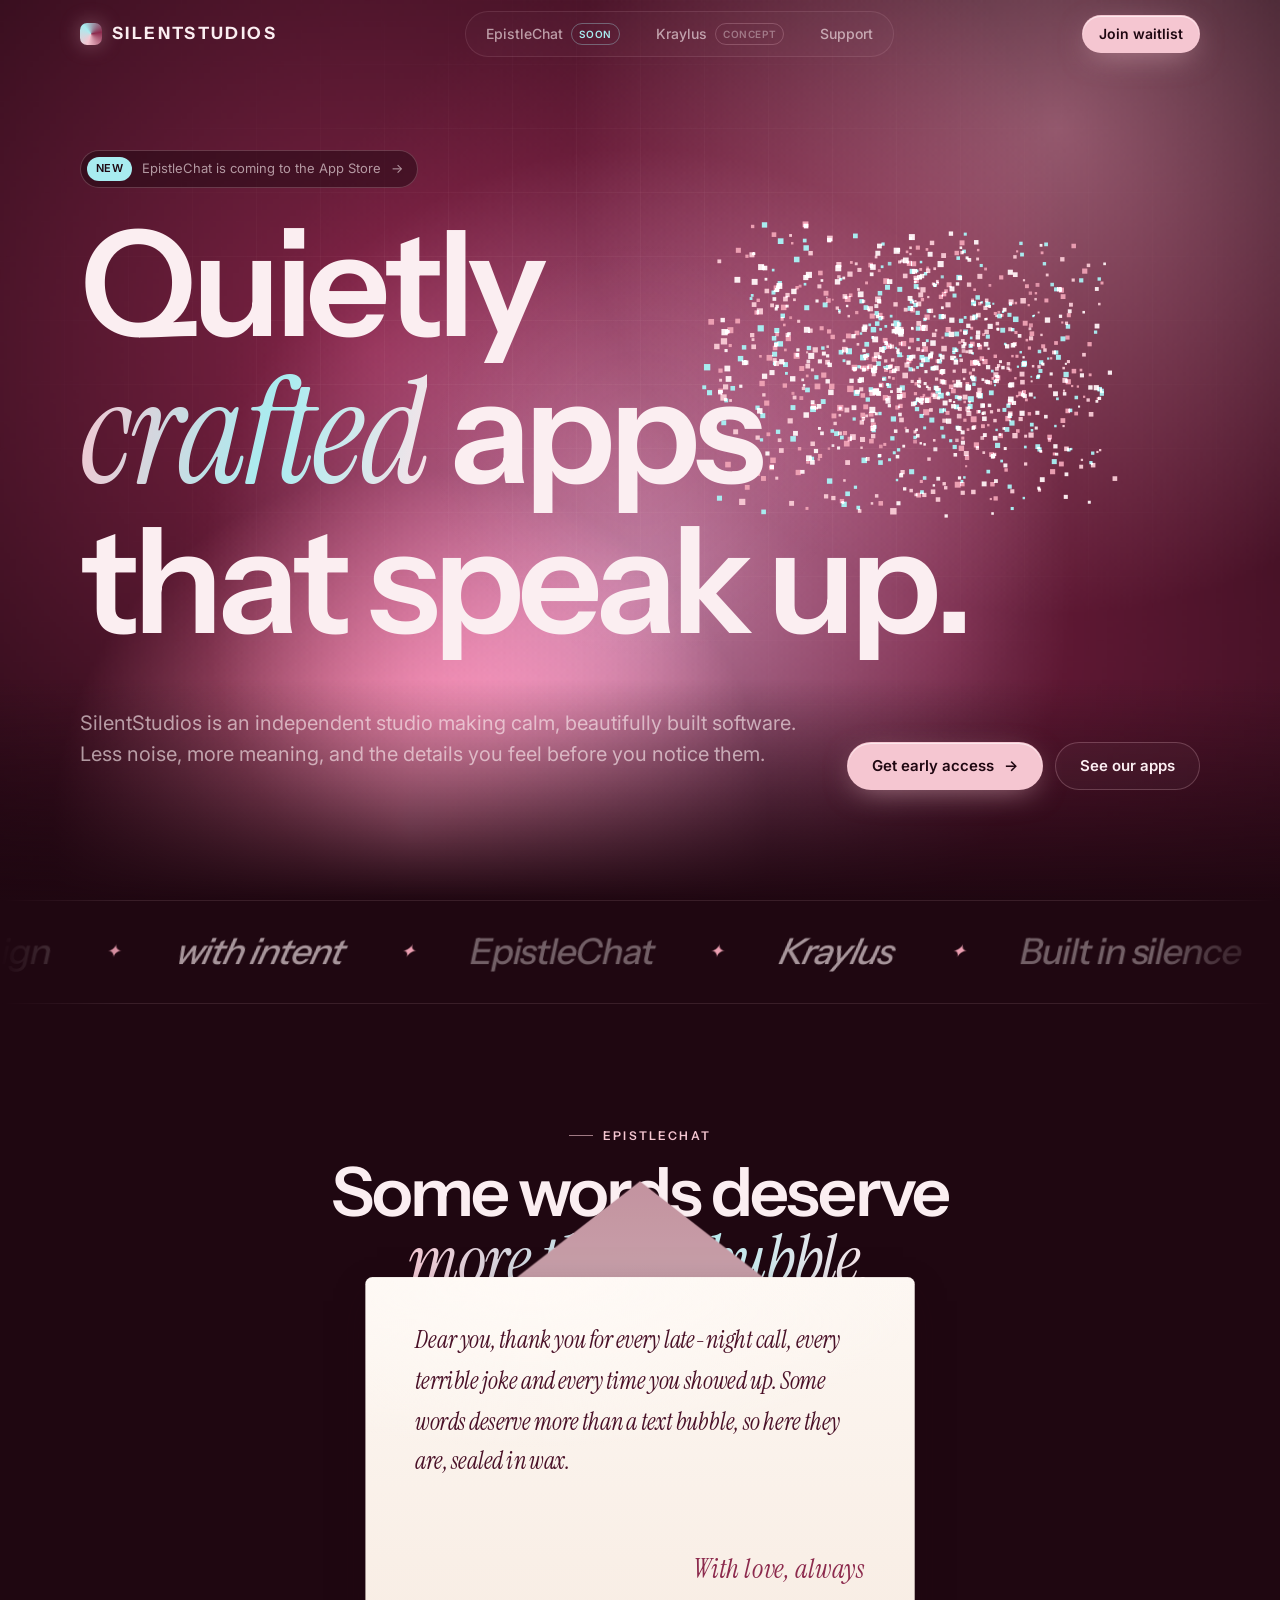
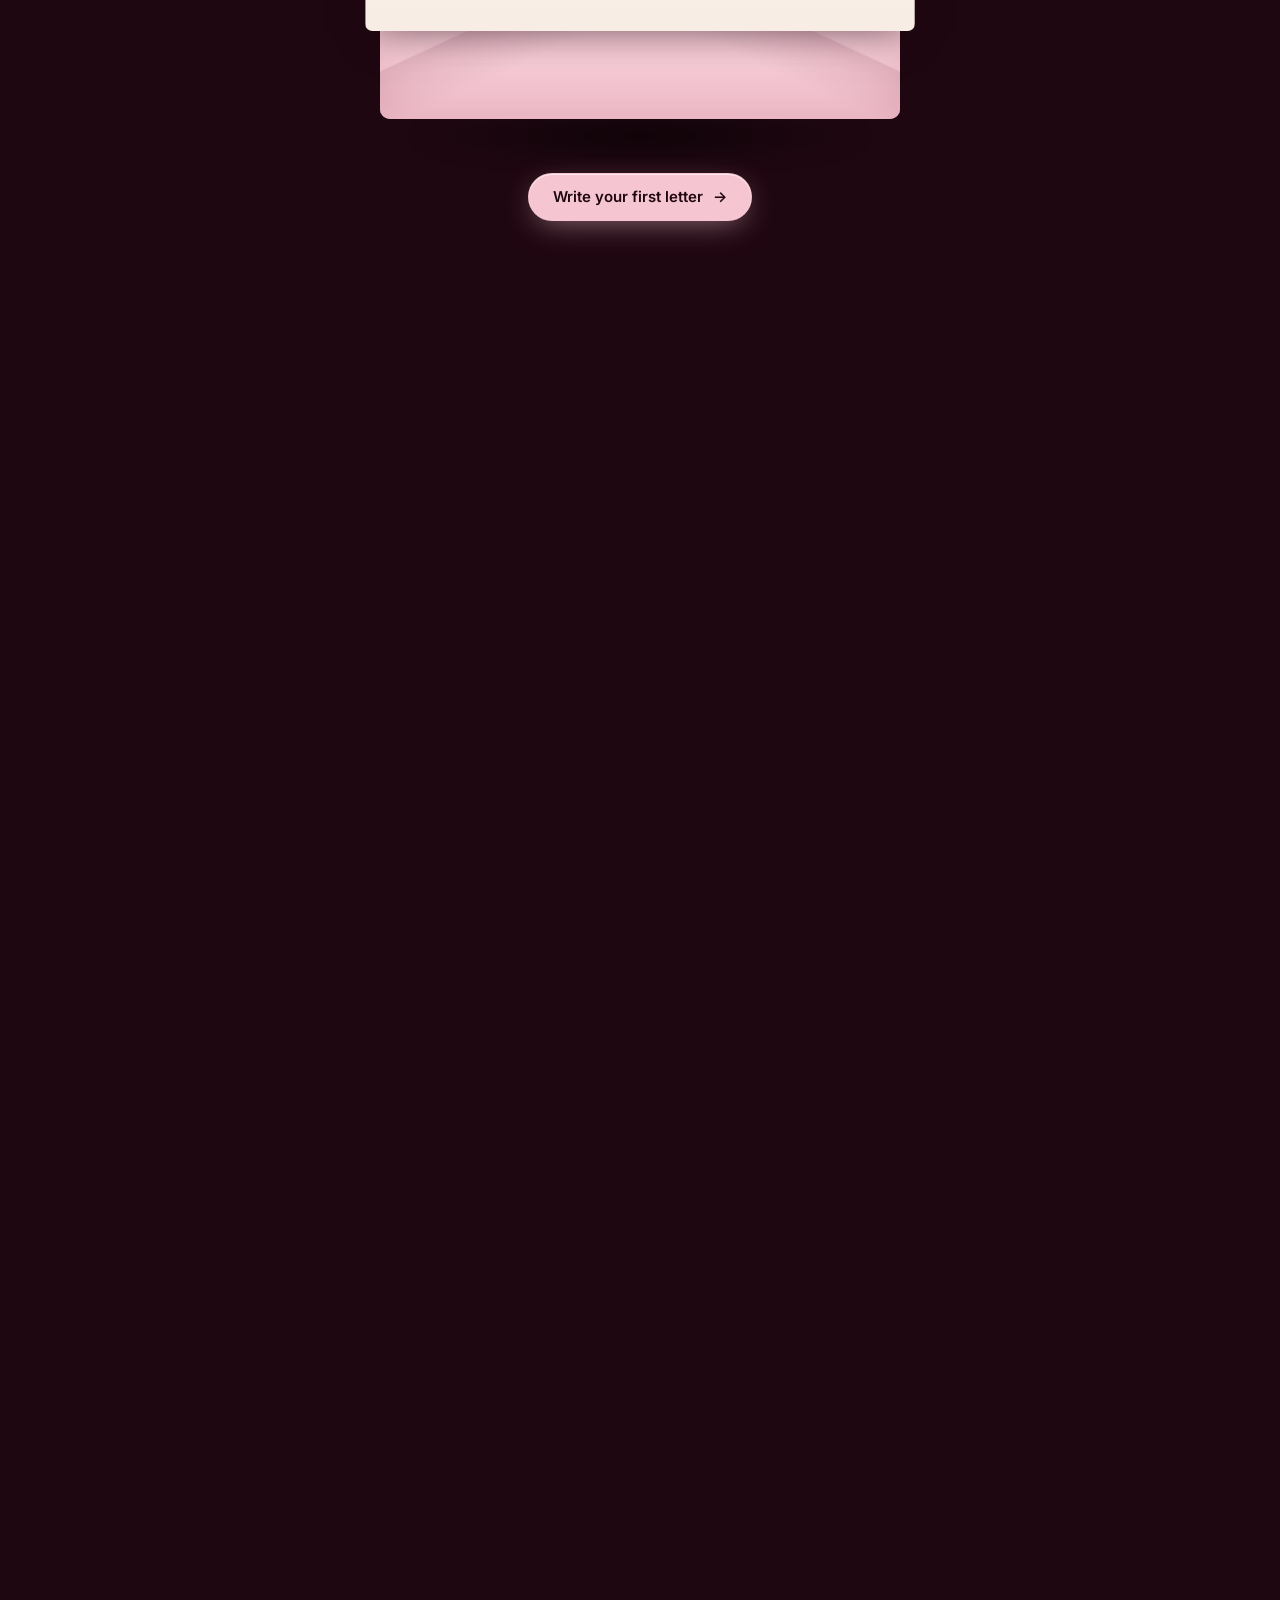
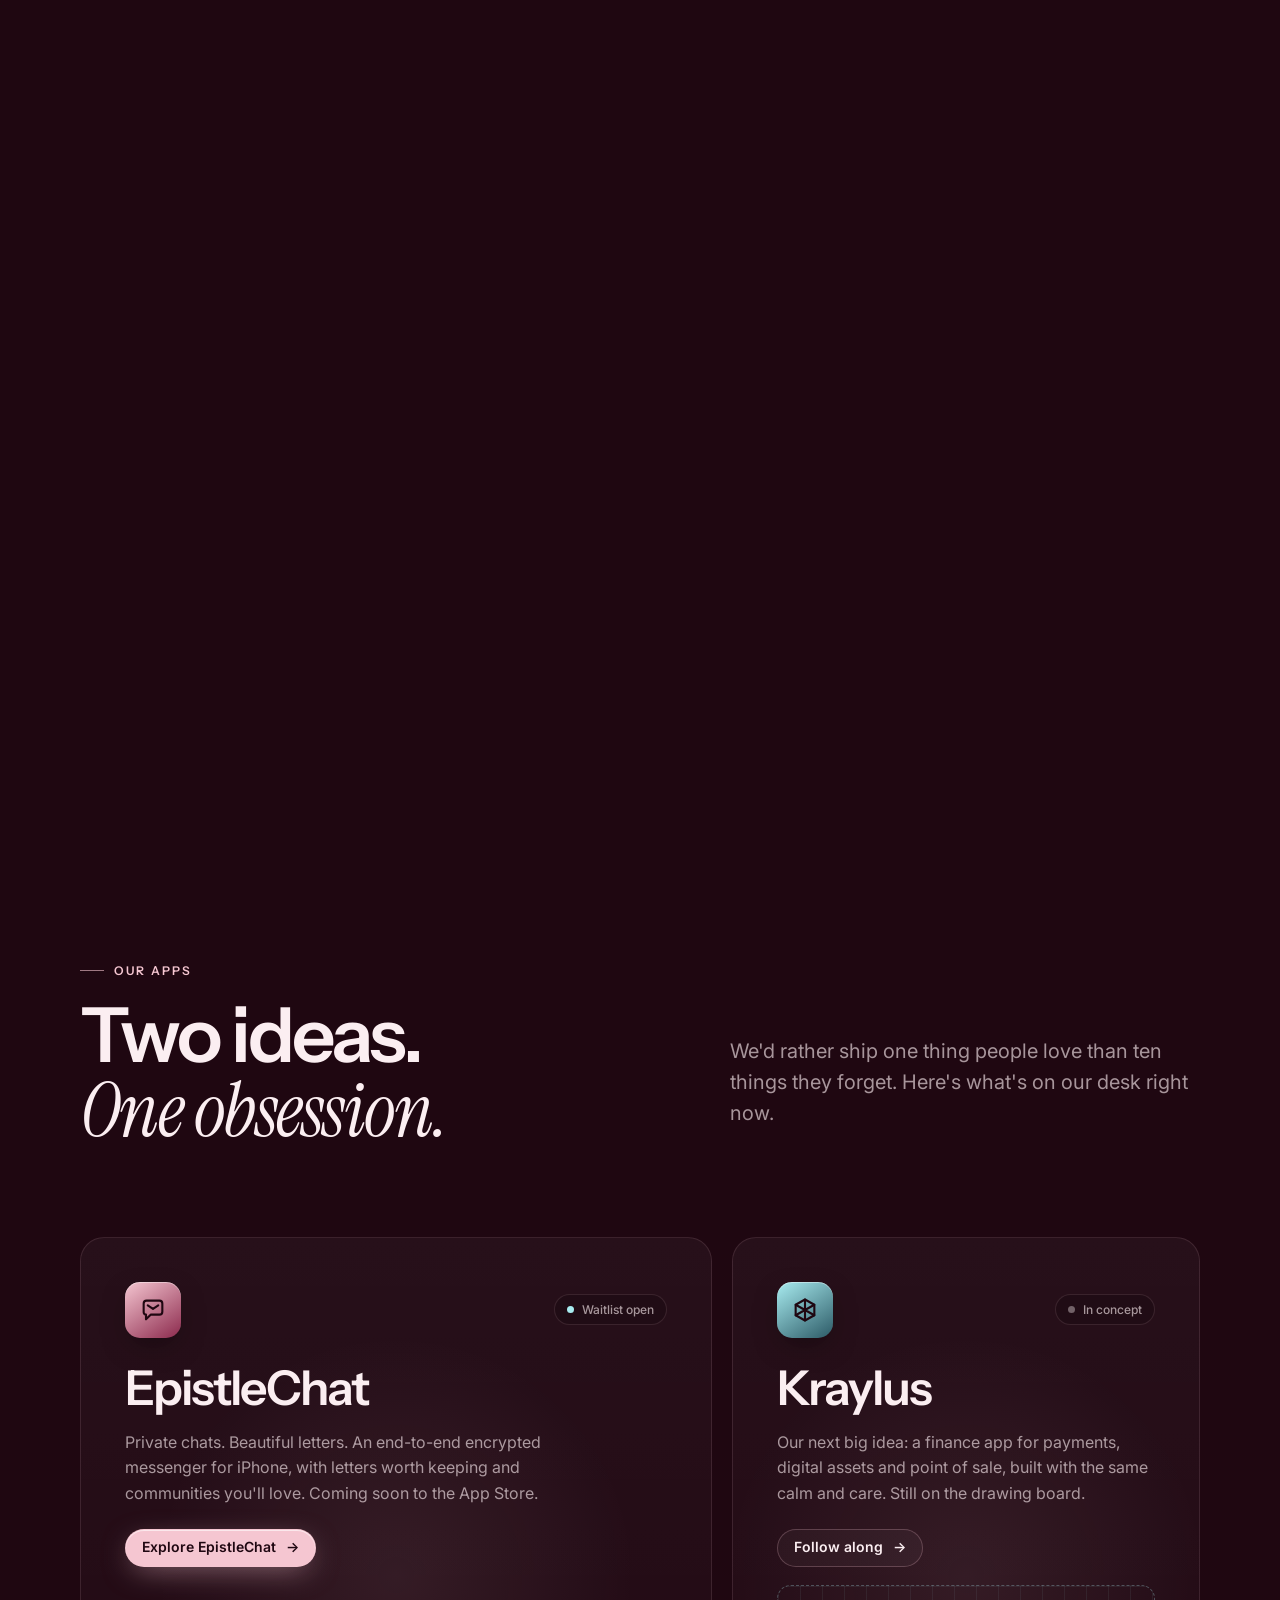
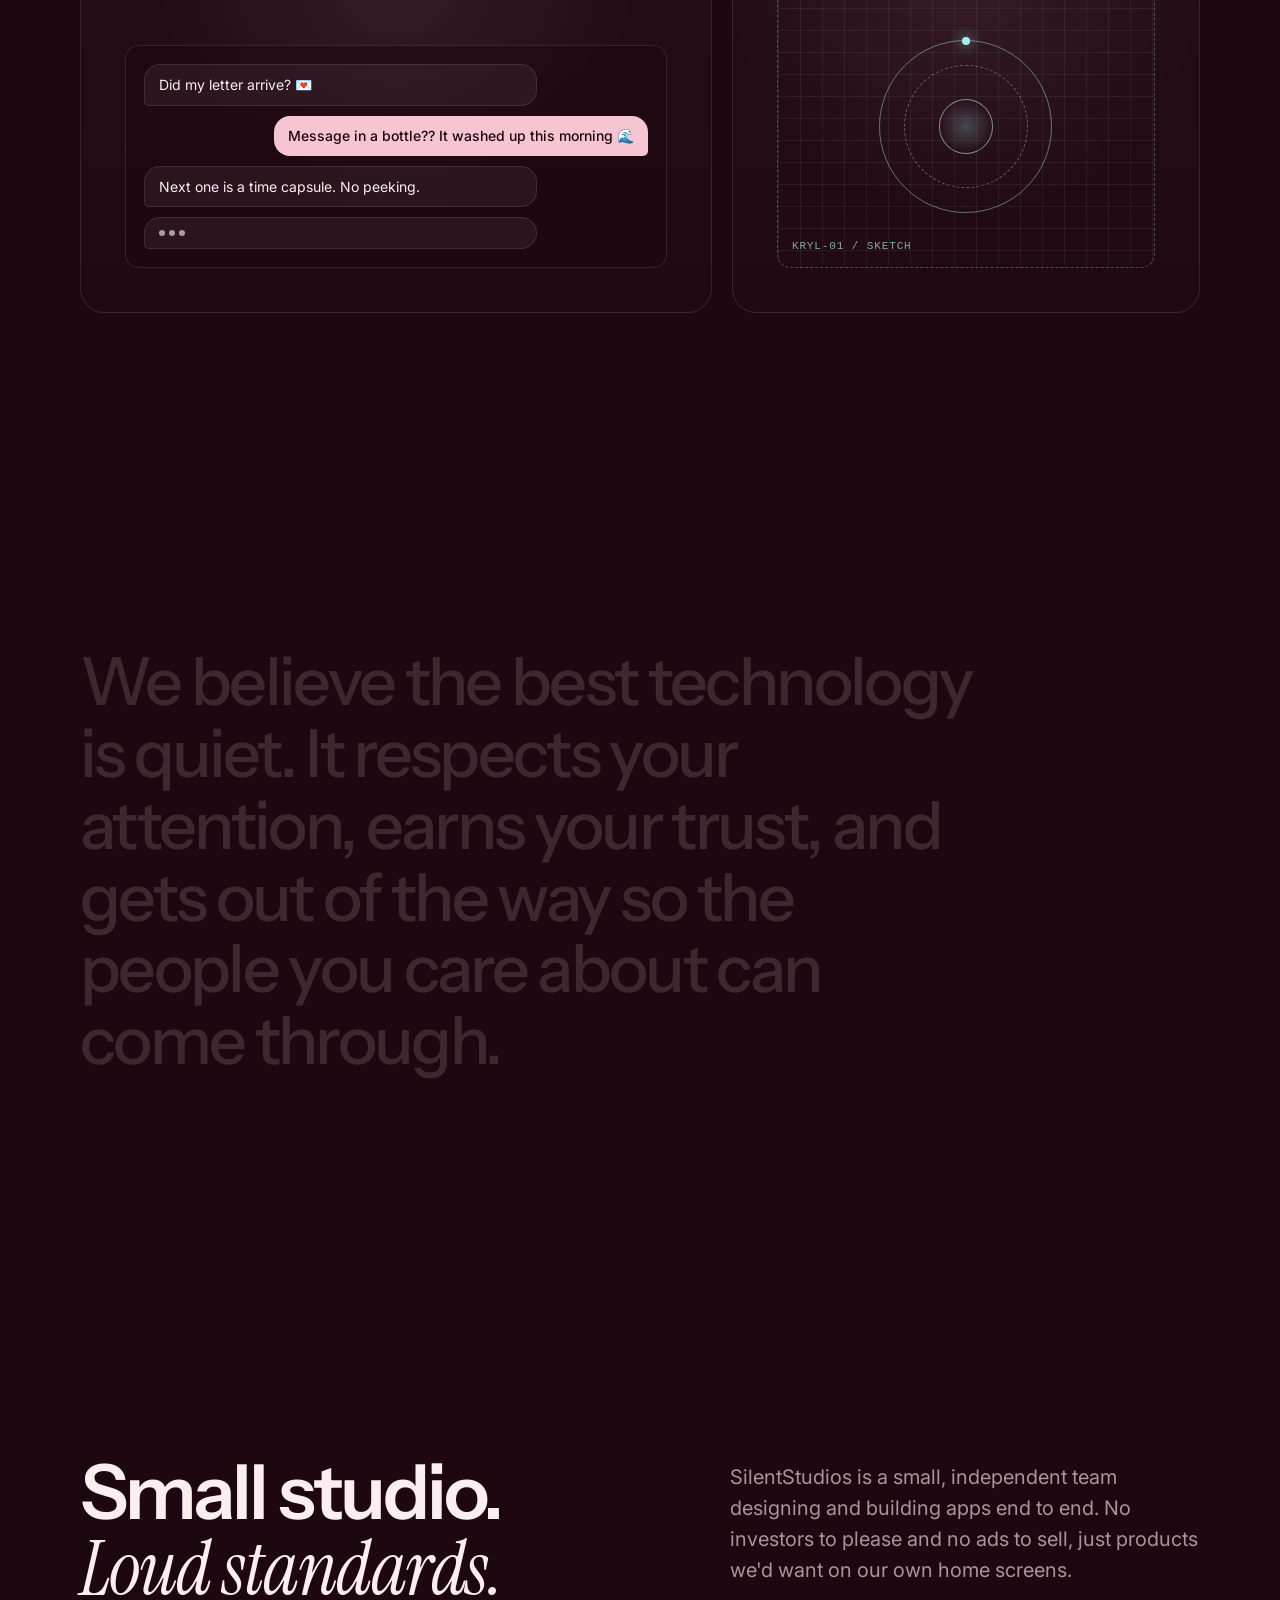
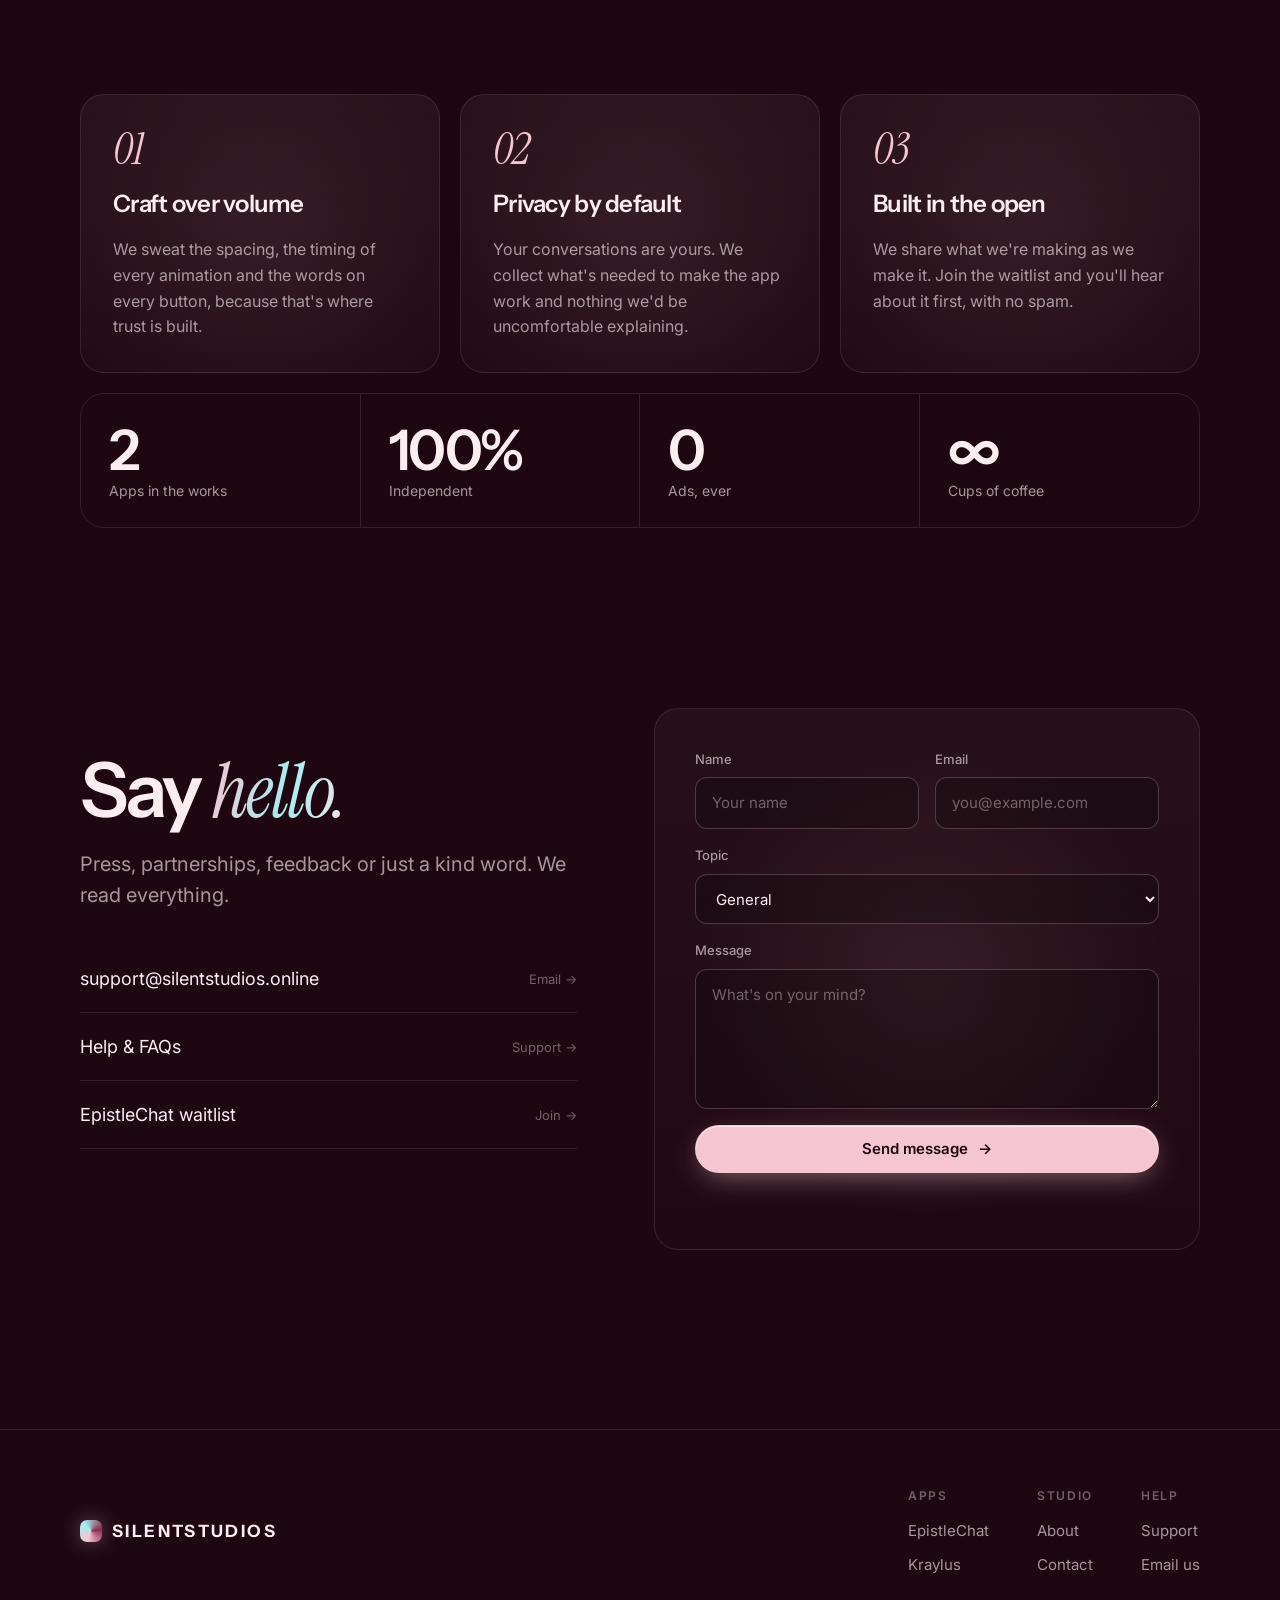
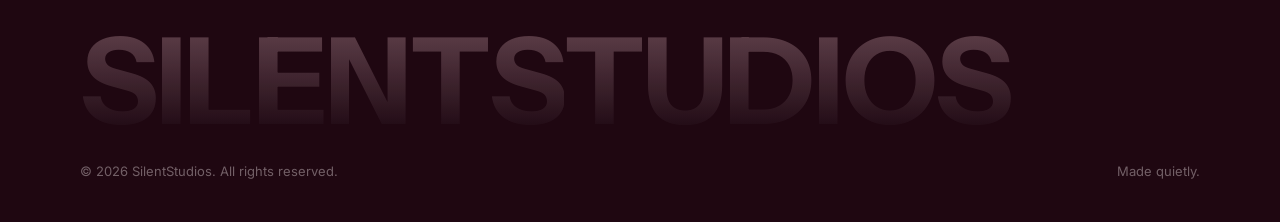
==== commit 72f1a380: "Landing page: particle sculpture, envelope scroll scene, kinetic headline, card tilt, velocity marqu" ====
--- a/index.html
+++ b/index.html
@@ -36,6 +36,8 @@
       <canvas class="hero-canvas" aria-hidden="true"></canvas>
       <div class="hero-grid" aria-hidden="true"></div>
       <div class="hero-fade" aria-hidden="true"></div>
+      <canvas class="hero-particles" aria-hidden="true"></canvas>
+      <div class="hero-shape-caption" aria-hidden="true"></div>
 
       <div class="container hero-inner">
         <a class="hero-badge fade-up" href="epistlechat.html#join">
@@ -65,6 +67,27 @@
       </div>
     </div>
 
+    <!-- ========== ENVELOPE SCROLL SCENE ========== -->
+    <section class="envelope-scene" aria-label="EpistleChat letters">
+      <div class="env-sticky">
+        <div class="env-head">
+          <span class="eyebrow" data-c="home.env_eyebrow">EpistleChat</span>
+          <h2 class="section-title"><span data-c="home.env_title_1">Some words deserve</span><br /><span class="serif gradient-text" data-c="home.env_title_2">more than a bubble.</span></h2>
+        </div>
+        <div class="envelope">
+          <div class="env-back"></div>
+          <div class="letter">
+            <p class="letter-text" data-c="home.letter_text">Dear you, thank you for every late-night call, every terrible joke and every time you showed up. Some words deserve more than a text bubble, so here they are, sealed in wax.</p>
+            <p class="letter-sign" data-c="home.letter_sign">With love, always</p>
+          </div>
+          <div class="env-front"></div>
+          <div class="env-flap"></div>
+          <div class="seal" aria-hidden="true"><span class="half l">S</span><span class="half r">S</span></div>
+        </div>
+        <a class="btn btn-primary env-cta" href="epistlechat.html#join" data-magnetic><span data-c="home.env_cta">Write your first letter</span> <span class="arrow" aria-hidden="true">→</span></a>
+      </div>
+    </section>
+
     <!-- ========== PRODUCTS ========== -->
     <section class="section" id="work">
       <div class="container">
@@ -222,5 +245,6 @@
 
   <script src="assets/content.js"></script>
   <script src="assets/main.js"></script>
+  <script src="assets/fx.js"></script>
 </body>
 </html>
--- a/assets/styles.css
+++ b/assets/styles.css
@@ -1165,6 +1165,212 @@
 }
 @media (hover: none) { .cursor-glow { display: none; } }
 
+/* ==========================================================
+   Interactive effects (assets/fx.js)
+   ========================================================== */
+
+.scroll-progress {
+  position: fixed; top: 0; left: 0; right: 0; height: 2px; z-index: 60;
+  background: linear-gradient(90deg, var(--blush-300), var(--cyan-300));
+  transform-origin: 0 50%; transform: scaleX(0);
+  box-shadow: 0 0 12px rgba(168,236,240,0.6);
+  pointer-events: none;
+}
+
+/* Hero particle sculpture */
+.hero-particles { position: absolute; inset: 0; width: 100%; height: 100%; z-index: 2; pointer-events: none; }
+.hero { cursor: crosshair; }
+.hero a, .hero button { cursor: pointer; }
+.hero-shape-caption {
+  position: absolute; z-index: 3; transform: translate(-50%, 0);
+  font-family: var(--font-serif); font-style: italic; font-size: 20px; letter-spacing: 0.01em;
+  color: var(--cyan-200); white-space: nowrap; pointer-events: none; opacity: 0;
+}
+.hero-shape-caption.show { animation: capIn 5.2s var(--ease-out) forwards; }
+@keyframes capIn {
+  0% { opacity: 0; transform: translate(-50%, 10px); filter: blur(6px); }
+  12%, 82% { opacity: 0.9; transform: translate(-50%, 0); filter: blur(0); }
+  100% { opacity: 0; transform: translate(-50%, -6px); filter: blur(4px); }
+}
+
+/* Kinetic headline */
+.hero h1 { transition: transform 0.5s var(--ease-out); transform-style: preserve-3d; }
+.hero h1 .wd { display: inline-block; white-space: nowrap; }
+.hero h1 .ch { display: inline-block; }
+.hero h1 .ch.pop { animation: chPop 0.8s var(--ease-spring); }
+@keyframes chPop {
+  0% { transform: none; }
+  30% { transform: translateY(-0.18em) rotate(-6deg) scale(1.08); color: var(--cyan-300); }
+  60% { transform: translateY(0.03em) rotate(2deg); color: var(--blush-300); }
+  100% { transform: none; }
+}
+
+/* Envelope scroll scene */
+.envelope-scene {
+  --intro: 0; --seal: 0; --flap: 0; --letter: 0; --front: 0; --write: 0; --cta: 0;
+  --w: min(520px, 84vw);
+  position: relative;
+  height: 330vh;
+}
+.env-sticky {
+  position: sticky; top: 0;
+  height: 100vh; height: 100svh;
+  display: flex; flex-direction: column; align-items: center; justify-content: center;
+  gap: clamp(20px, 4vh, 48px);
+  overflow: hidden;
+  padding: 72px var(--gutter) 32px;
+  text-align: center;
+}
+.env-head {
+  display: grid; gap: 14px; justify-items: center;
+  opacity: calc(1 - var(--letter) * 1.6);
+  transform: translateY(calc(var(--letter) * -40px));
+}
+.env-head .section-title { font-size: clamp(32px, 5.4vw, 68px); margin: 0; }
+
+.envelope {
+  position: relative;
+  width: var(--w);
+  aspect-ratio: 1.55;
+  flex: none;
+  transform:
+    perspective(1400px)
+    translateY(calc((1 - var(--intro)) * 90px))
+    rotateX(calc((1 - var(--intro)) * 32deg))
+    scale(calc(0.82 + var(--intro) * 0.18));
+  opacity: calc(0.15 + var(--intro) * 0.85);
+  margin-top: calc(var(--front) * 6vh);
+}
+.envelope::after {
+  content: ""; position: absolute; left: 6%; right: 6%; bottom: -14%; height: 18%;
+  background: radial-gradient(closest-side, rgba(0,0,0,0.55), transparent);
+  filter: blur(8px); z-index: -1;
+}
+.env-back, .env-front, .env-flap { position: absolute; border-radius: 10px; }
+.env-back {
+  inset: 0; z-index: 1;
+  background: linear-gradient(180deg, #d98fa3, #e9aebd);
+  box-shadow: inset 0 0 40px rgba(107,29,58,0.35);
+}
+.env-front {
+  inset: 0; z-index: 3;
+  clip-path: polygon(0 0, 50% 54%, 100% 0, 100% 100%, 0 100%);
+  background:
+    linear-gradient(155deg, transparent 49.6%, rgba(107,29,58,0.12) 50%, transparent 60%),
+    linear-gradient(205deg, transparent 49.6%, rgba(107,29,58,0.12) 50%, transparent 60%),
+    linear-gradient(180deg, #fbe3e8, #f5c6d1);
+  box-shadow: inset 0 -20px 40px rgba(140,42,77,0.12);
+}
+.env-flap {
+  top: 0; left: 0; right: 0; height: 60%; z-index: 4;
+  clip-path: polygon(0 0, 100% 0, 50% 100%);
+  background: linear-gradient(180deg, #f8d3dc, #eeb3c2);
+  transform-origin: 50% 0;
+  transform: perspective(900px) rotateX(calc(var(--flap) * 178deg));
+  filter: brightness(calc(1 - var(--flap) * 0.18));
+}
+.envelope.flap-back .env-flap { z-index: 0; }
+
+.letter {
+  position: absolute; left: 6%; right: 6%; top: 7%; height: 88%; z-index: 2;
+  background:
+    radial-gradient(120% 80% at 30% 0%, #fffaf6, transparent 60%),
+    linear-gradient(180deg, #fdf7f2, #f8ede4);
+  border-radius: 6px;
+  box-shadow: 0 10px 30px -10px rgba(31,7,17,0.6);
+  padding: 7% 8% 6%;
+  text-align: left;
+  color: var(--burgundy-700);
+  font-family: var(--font-serif); font-style: italic;
+  font-size: clamp(13px, calc(var(--w) * 0.038), 20px);
+  line-height: 1.7;
+  display: flex; flex-direction: column; justify-content: space-between;
+  transform:
+    translateY(calc(var(--letter) * -78% + var(--front) * 46%))
+    scale(calc(1 + var(--front) * 0.2));
+  transform-origin: 50% 60%;
+}
+.envelope.letter-front .letter { z-index: 6; }
+.letter-text { margin: 0; }
+.letter-sign { margin: 0; align-self: flex-end; font-size: 1.15em; color: var(--burgundy-500); opacity: calc(var(--write) * 1.4 - 0.4); }
+.letter .lw { opacity: 0.08; filter: blur(2px); transition: opacity 0.35s, filter 0.35s; }
+.letter .lw.on { opacity: 1; filter: none; }
+
+.seal {
+  position: absolute; z-index: 5;
+  left: 50%; top: 60%;
+  width: calc(var(--w) * 0.17); aspect-ratio: 1;
+  transform: translate(-50%, -50%) scale(calc(1 + var(--intro) * 0.0));
+  pointer-events: none;
+}
+.seal .half {
+  position: absolute; inset: 0; border-radius: 50%;
+  display: grid; place-items: center;
+  font-family: var(--font-serif); font-style: italic; font-size: calc(var(--w) * 0.09);
+  color: rgba(253,242,244,0.85);
+  text-shadow: 0 1px 0 rgba(0,0,0,0.35);
+  background: radial-gradient(circle at 35% 30%, #b5466c, #6b1d3a 60%, #4a1128);
+  box-shadow: 0 6px 16px rgba(31,7,17,0.5), inset 0 0 0 4px rgba(255,255,255,0.08);
+  opacity: calc(1 - var(--seal) * 1.2);
+}
+.seal .half.l {
+  clip-path: polygon(0 0, 54% 0, 44% 40%, 56% 62%, 46% 100%, 0 100%);
+  transform: translate(calc(var(--seal) * -46px), calc(var(--seal) * 70px)) rotate(calc(var(--seal) * -40deg));
+}
+.seal .half.r {
+  clip-path: polygon(54% 0, 100% 0, 100% 100%, 46% 100%, 56% 62%, 44% 40%);
+  transform: translate(calc(var(--seal) * 46px), calc(var(--seal) * 80px)) rotate(calc(var(--seal) * 36deg));
+}
+
+.env-cta {
+  opacity: var(--cta);
+  transform: translateY(calc((1 - var(--cta)) * 20px));
+  pointer-events: none;
+  flex: none;
+  margin-top: calc(var(--front) * 2vh);
+}
+.envelope-scene.cta-on .env-cta,
+.envelope-scene.static .env-cta { pointer-events: auto; }
+.envelope-scene.static { height: auto; }
+.envelope-scene.static .env-sticky { position: relative; height: auto; min-height: 0; padding-block: 120px; gap: 40px; }
+.envelope-scene.static .env-head { opacity: 1; transform: none; }
+.envelope-scene.static .envelope { margin-top: calc(var(--w) * 0.32); }
+
+/* Card tilt + clickable products */
+.card.tilting { transition: transform 0.12s ease-out, border-color 0.3s; }
+.product .app-icon { transform: translate(var(--px, 0px), var(--py, 0px)); transition: transform 0.3s var(--ease-out); }
+.product.clickable { cursor: pointer; }
+
+/* Custom cursor */
+.cursor-ring {
+  position: fixed; left: 0; top: 0; z-index: 95;
+  width: 34px; height: 34px; margin: -17px 0 0 -17px;
+  border: 1.5px solid rgba(245,198,209,0.55); border-radius: 50%;
+  pointer-events: none;
+  display: grid; place-items: center;
+  transition: width 0.35s var(--ease-out), height 0.35s var(--ease-out), margin 0.35s var(--ease-out),
+    background 0.3s, border-color 0.3s, opacity 0.25s;
+}
+.cursor-ring span { font-size: 12px; font-weight: 600; color: var(--burgundy-900); letter-spacing: 0.02em; opacity: 0; transition: opacity 0.2s; }
+.cursor-ring.hover { width: 58px; height: 58px; margin: -29px 0 0 -29px; background: rgba(245,198,209,0.08); border-color: rgba(168,236,240,0.7); }
+.cursor-ring.view { width: 88px; height: 88px; margin: -44px 0 0 -44px; background: var(--blush-300); border-color: var(--blush-300); }
+.cursor-ring.view span { opacity: 1; }
+.cursor-ring.down { width: 24px; height: 24px; margin: -12px 0 0 -12px; }
+.cursor-ring.hide { opacity: 0; }
+
+/* Footer wordmark */
+.footer-word.split { background: none; }
+.footer-word.split span {
+  --k: 0;
+  display: inline-block;
+  background: linear-gradient(180deg,
+    rgba(245,198,209, calc(0.28 + var(--k) * 0.72)),
+    rgba(168,236,240, calc(0.02 + var(--k) * 0.6)));
+  -webkit-background-clip: text; background-clip: text; color: transparent;
+  transform: translateY(calc(var(--k) * -0.16em)) scale(calc(1 + var(--k) * 0.06));
+  transition: transform 0.3s var(--ease-out);
+}
+
 /* Hide editable text until /content has loaded (max 2.5s) */
 .cms-loading [data-c],
 .cms-loading [data-c-rich],
@@ -1184,4 +1390,5 @@
   .hero h1 .line > span { transform: none; }
   .fade-up { opacity: 1; transform: none; }
   .marquee-track { animation: none; }
-}
+  .hero-particles, .hero-shape-caption { display: none; }
+}
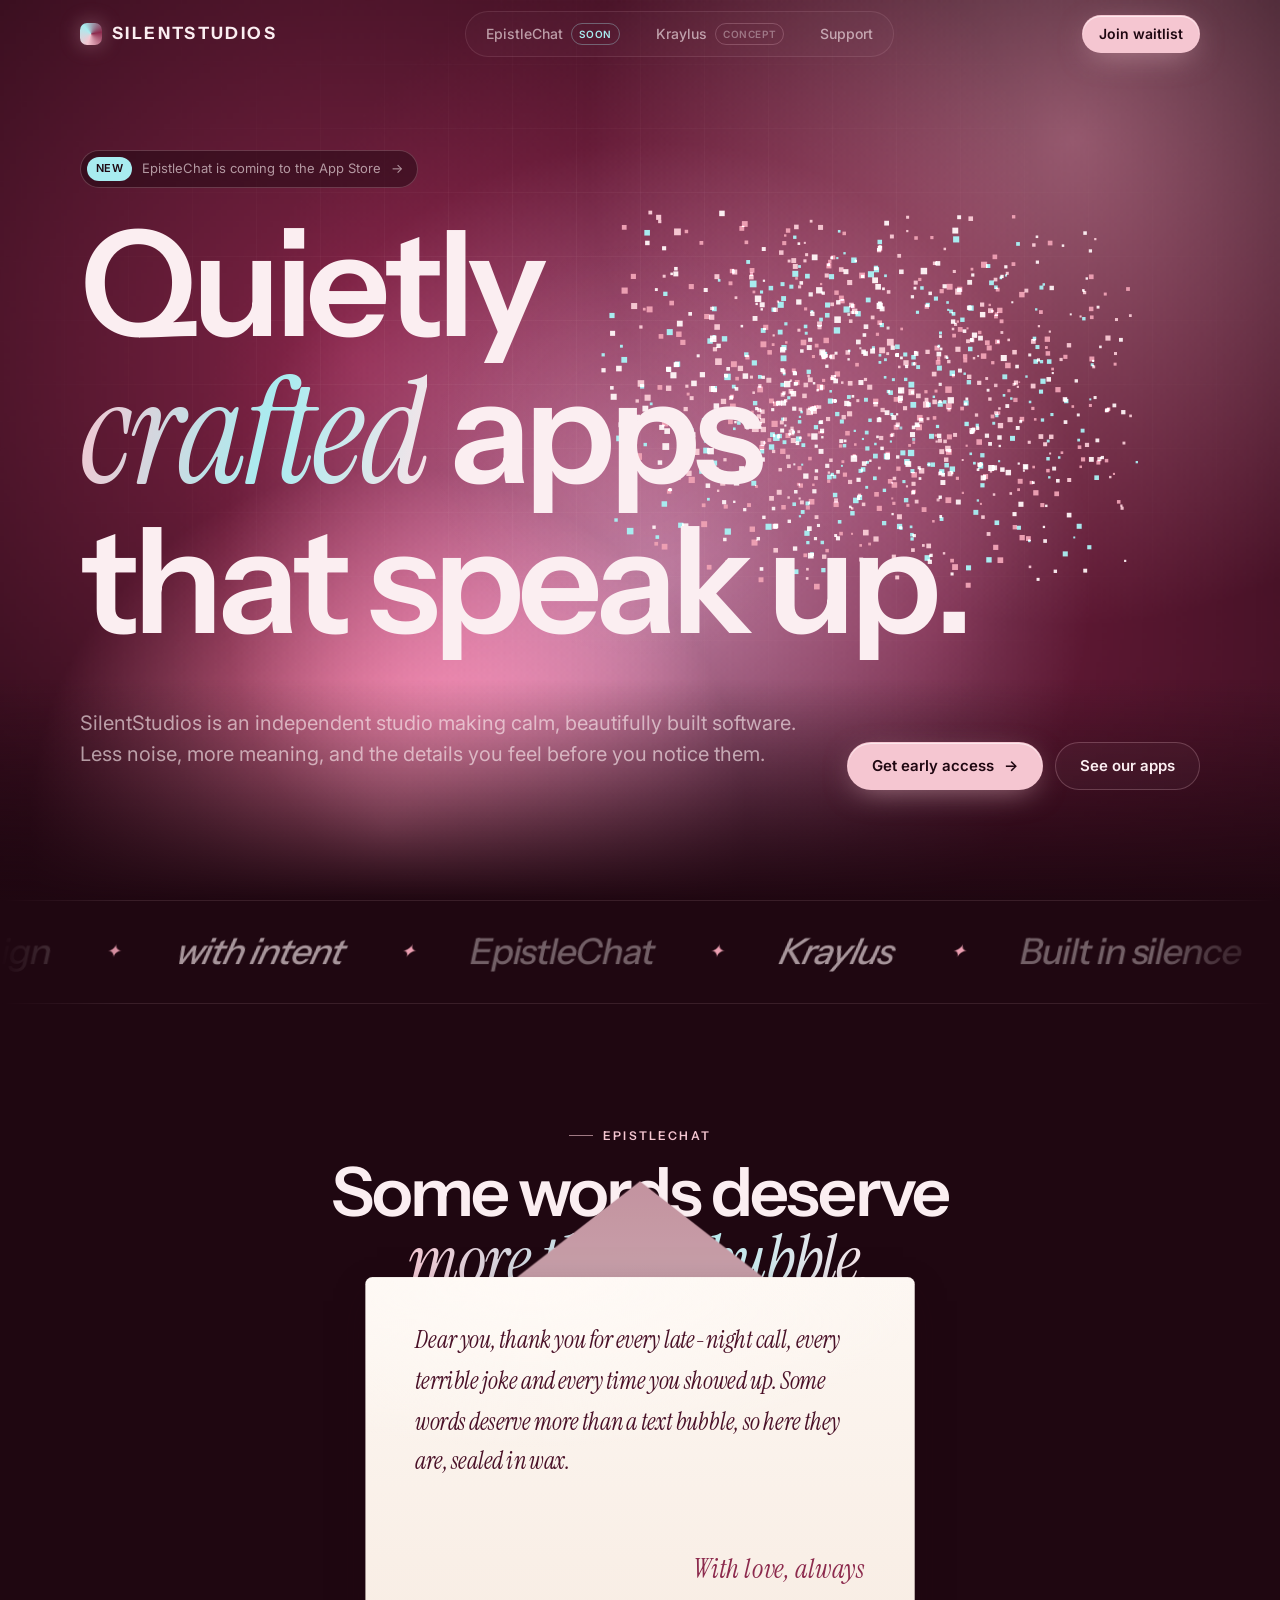
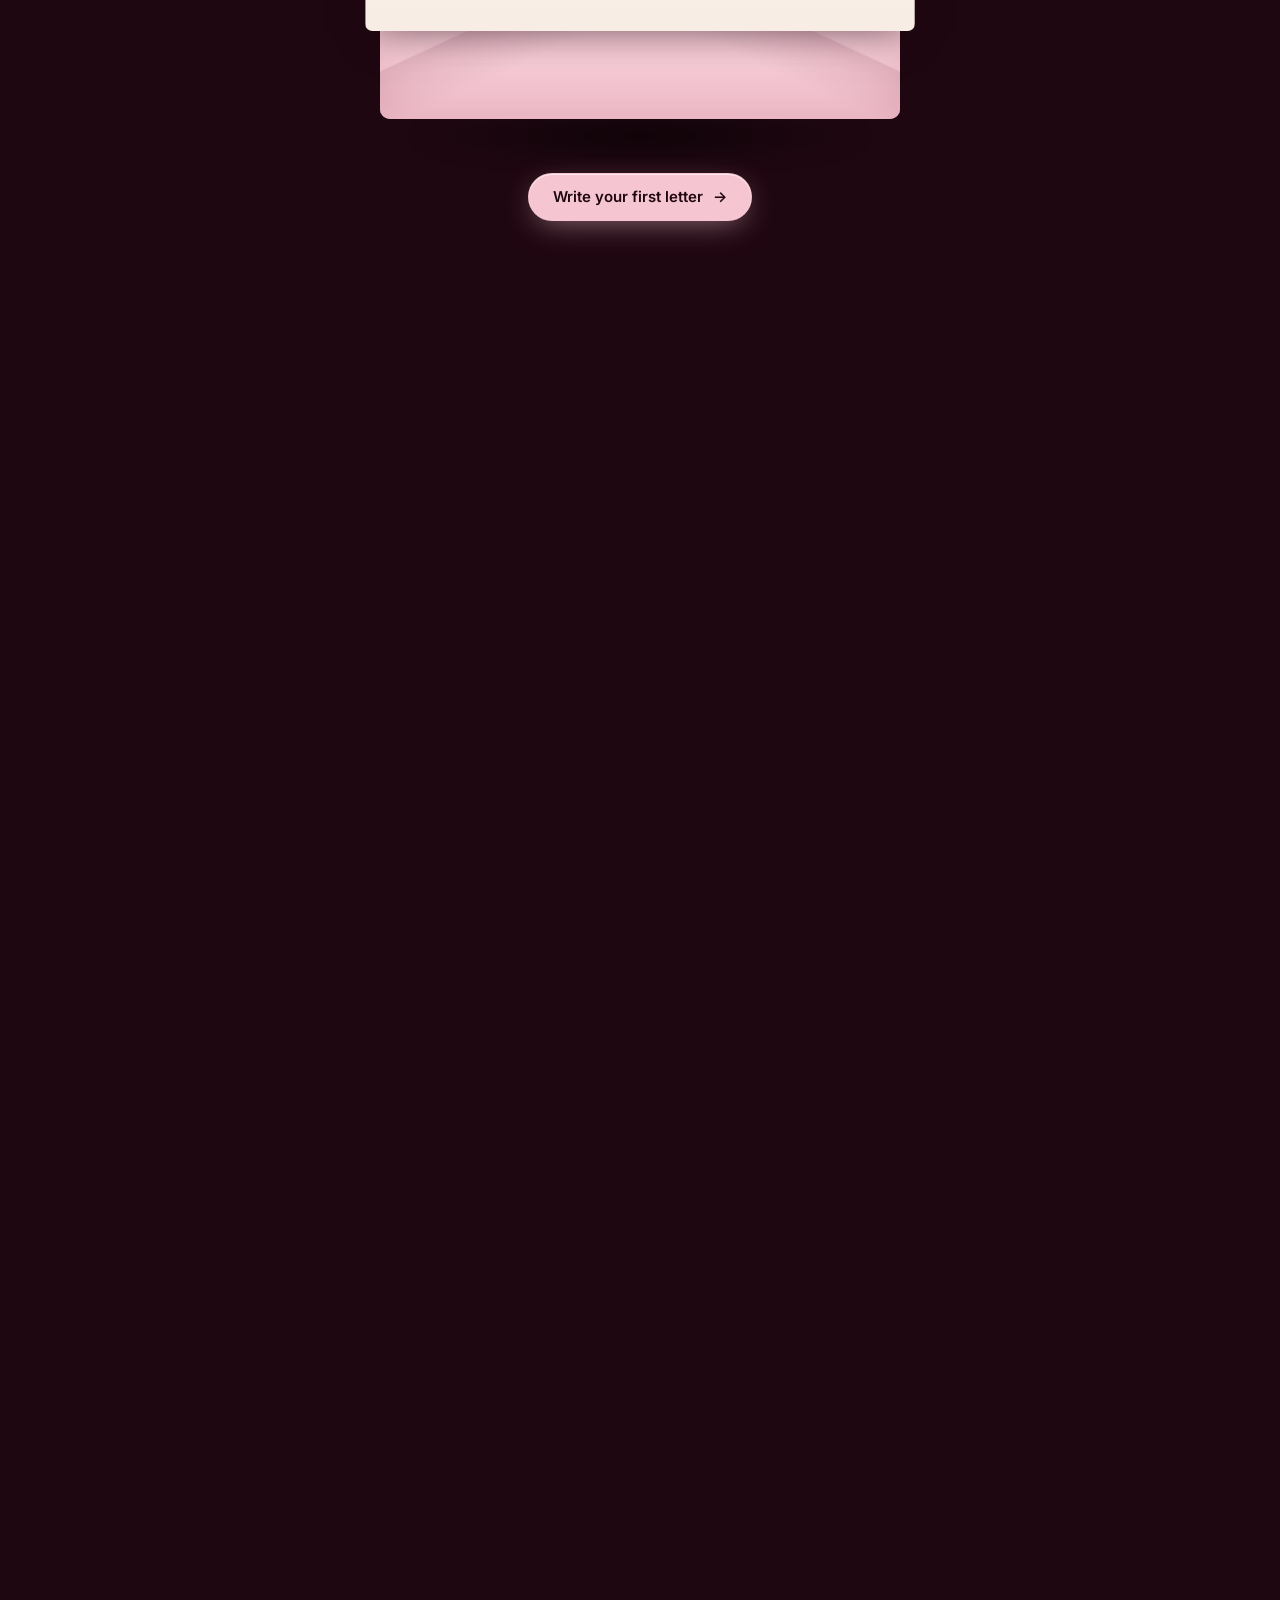
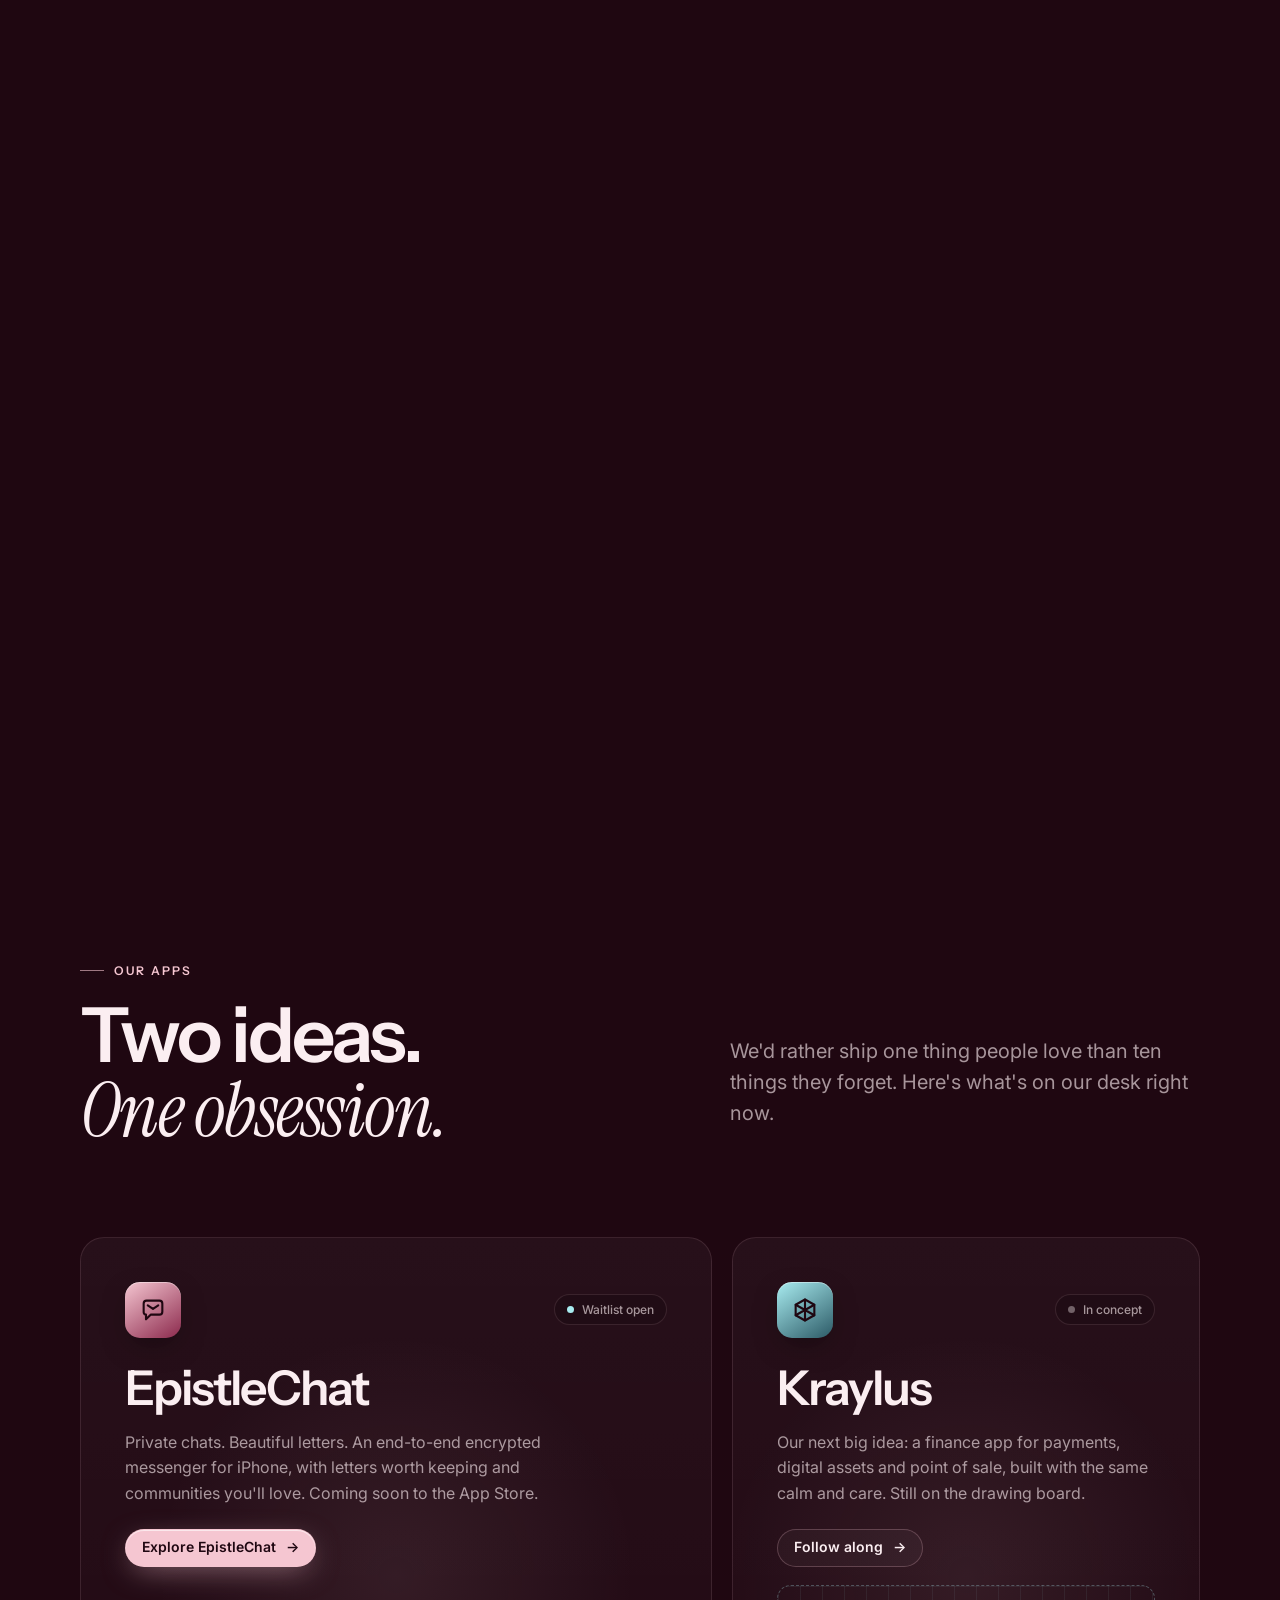
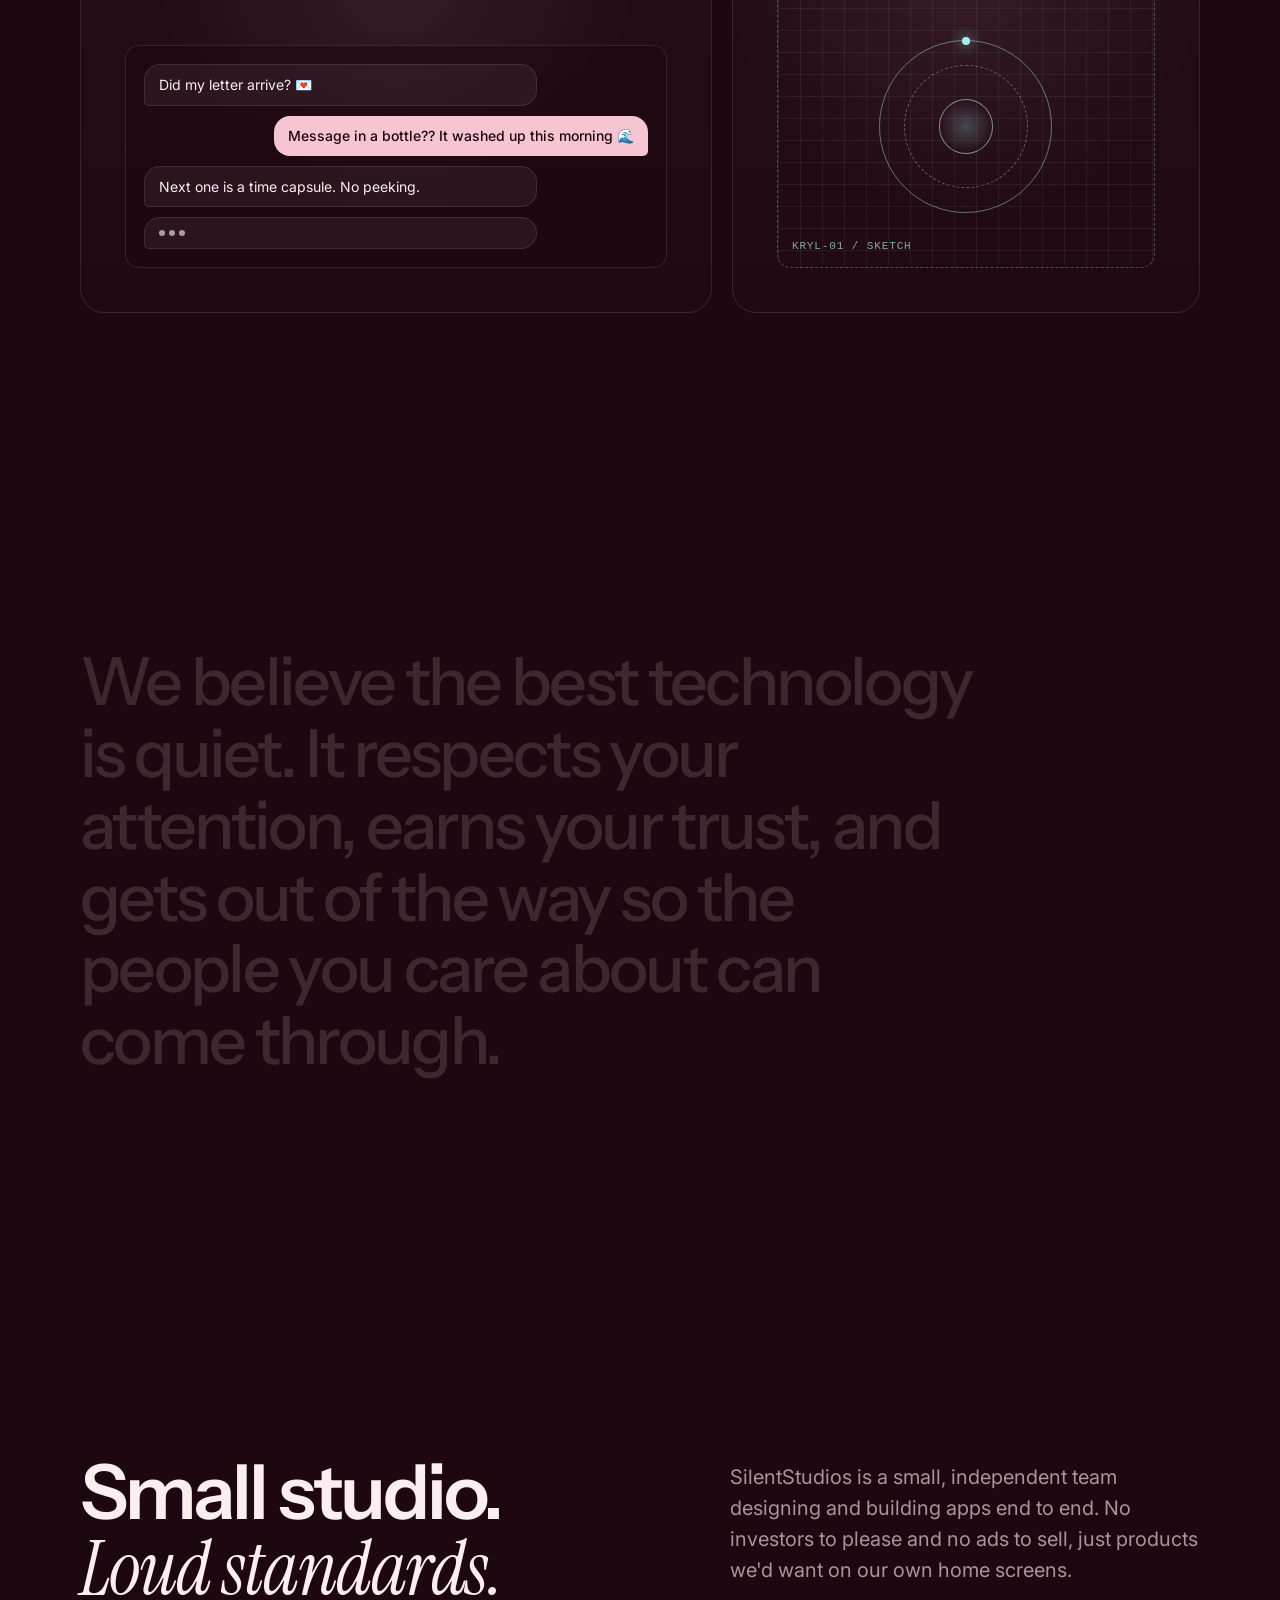
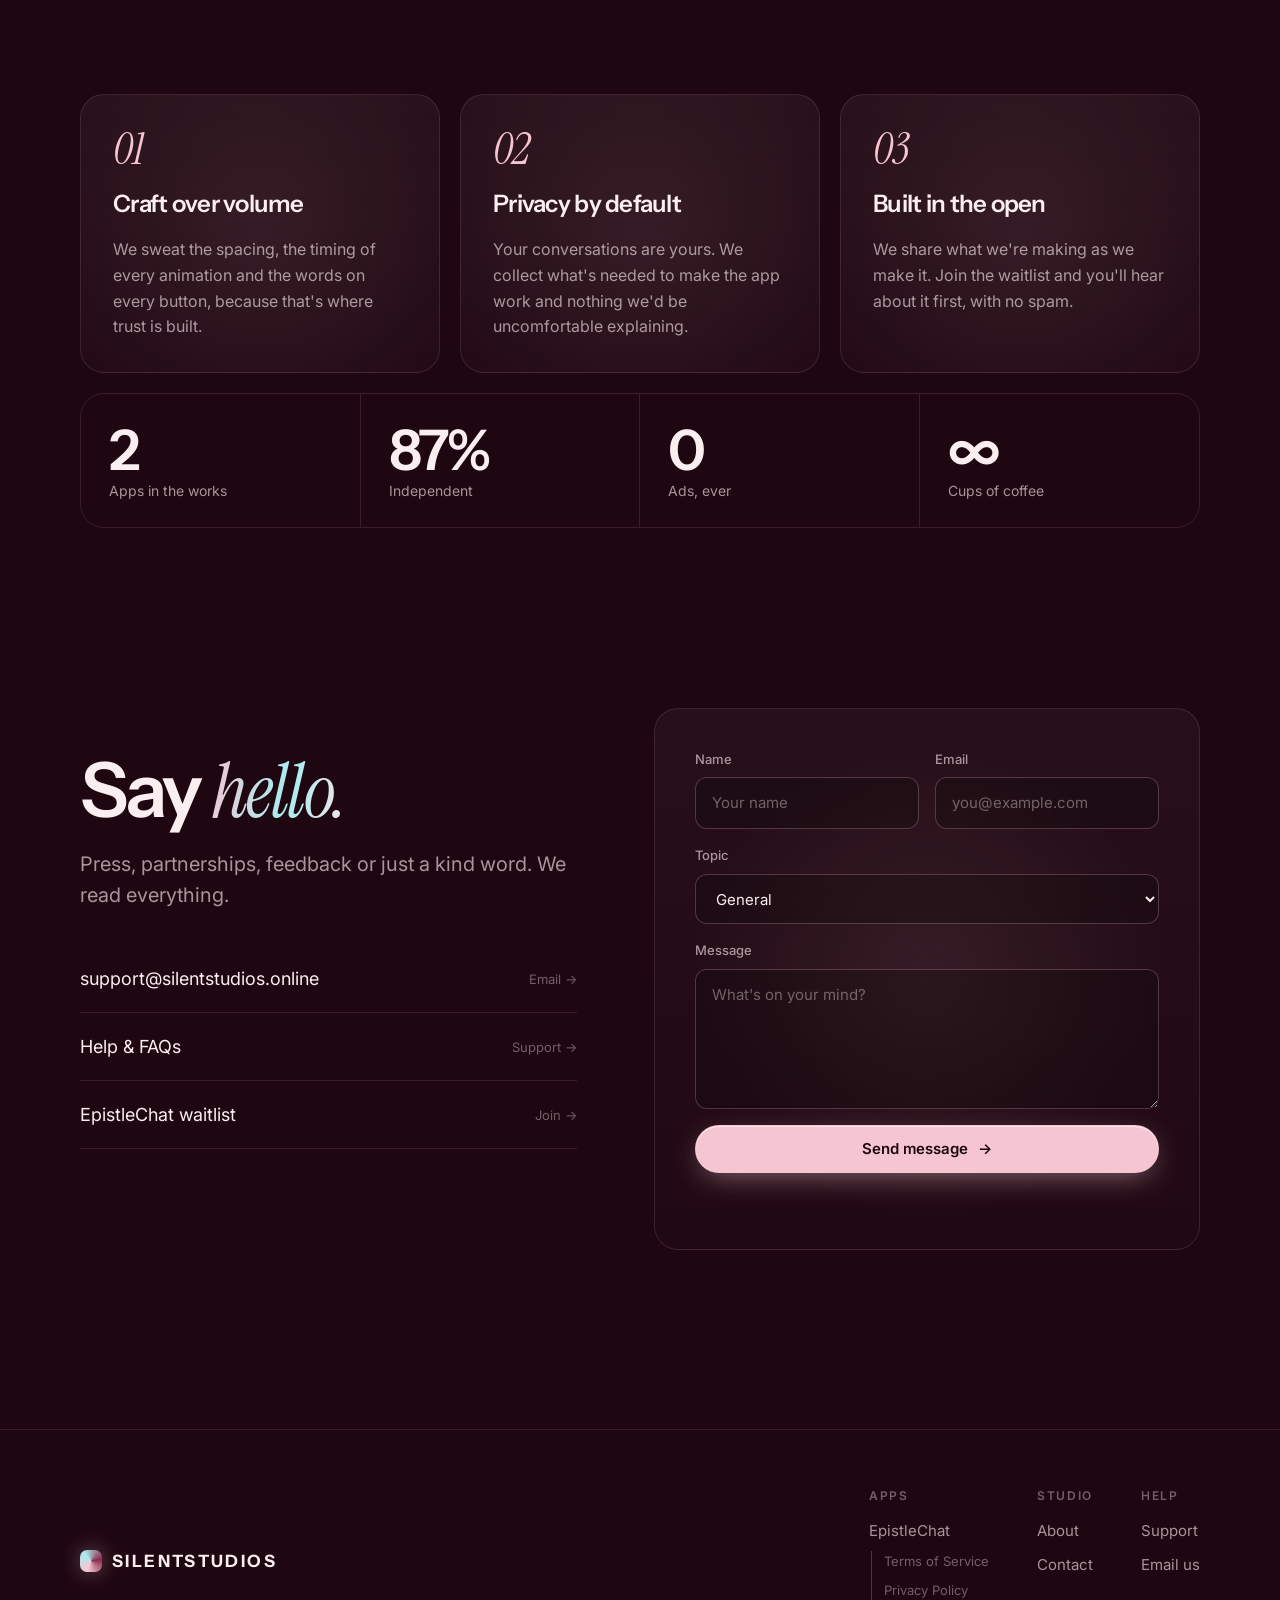
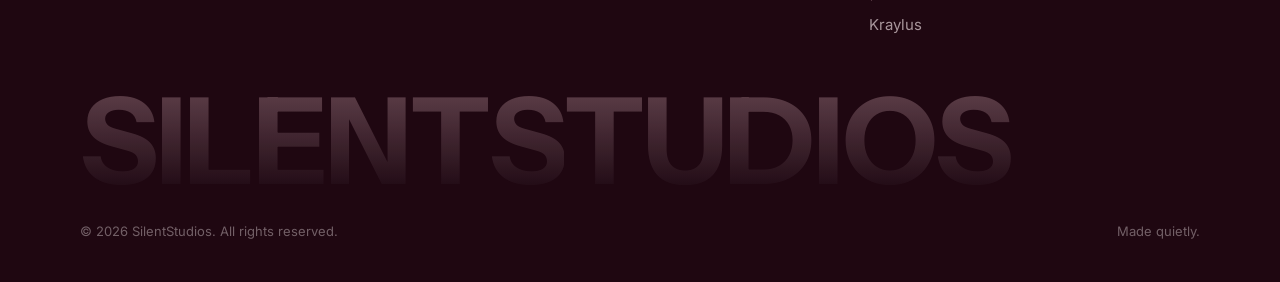
==== commit 693a125e: "Footer: Terms of Service and Privacy Policy under EpistleChat Co-Authored-By: Claude Opus 5.5 <norep" ====
--- a/index.html
+++ b/index.html
@@ -233,7 +233,7 @@
       <div class="footer-top">
         <a class="logo" href="index.html"><span class="logo-mark" aria-hidden="true"></span>SILENTSTUDIOS</a>
         <div class="footer-links">
-          <div><h4>Apps</h4><a href="epistlechat.html">EpistleChat</a><a href="kraylus.html">Kraylus</a></div>
+          <div><h4>Apps</h4><a href="epistlechat.html">EpistleChat</a><span class="footer-sub"><a href="terms.html">Terms of Service</a><a href="privacy.html">Privacy Policy</a></span><a href="kraylus.html">Kraylus</a></div>
           <div><h4>Studio</h4><a href="index.html#about">About</a><a href="index.html#contact">Contact</a></div>
           <div><h4>Help</h4><a href="support.html">Support</a><a href="mailto:support@silentstudios.online">Email us</a></div>
         </div>
--- a/assets/styles.css
+++ b/assets/styles.css
@@ -58,7 +58,9 @@
   line-height: 1.6;
   -webkit-font-smoothing: antialiased;
   overflow-x: hidden;
-}
+  overflow-x: clip;
+}
+html { overflow-x: hidden; overflow-x: clip; }
 
 img { max-width: 100%; display: block; }
 a { color: inherit; text-decoration: none; }
@@ -778,6 +780,12 @@
 .footer-links h4 { margin: 0 0 4px; font-size: 12px; letter-spacing: 0.14em; text-transform: uppercase; color: var(--text-faint); font-weight: 600; }
 .footer-links a { color: var(--text-muted); font-size: 15px; transition: color 0.2s; }
 .footer-links a:hover { color: var(--text); }
+.footer-sub {
+  display: grid; gap: 8px;
+  margin: -2px 0 2px 2px; padding-left: 12px;
+  border-left: 1px solid var(--border-strong);
+}
+.footer-sub a { font-size: 13px; color: var(--text-faint); }
 .footer-word {
   font-family: var(--font-display);
   font-weight: 700;
@@ -1179,7 +1187,7 @@
 
 /* Hero particle sculpture */
 .hero-particles { position: absolute; inset: 0; width: 100%; height: 100%; z-index: 2; pointer-events: none; }
-.hero { cursor: crosshair; }
+@media (hover: hover) and (pointer: fine) { .hero { cursor: crosshair; } }
 .hero a, .hero button { cursor: pointer; }
 .hero-shape-caption {
   position: absolute; z-index: 3; transform: translate(-50%, 0);
@@ -1371,11 +1379,312 @@
   transition: transform 0.3s var(--ease-out);
 }
 
+
+/* Phones & tablets: give the particle sculpture its own stage under the hero buttons */
+@media (max-width: 999px) {
+  .hero { align-items: flex-start; padding-top: 112px; padding-bottom: 400px; }
+  .hero-shape-caption { font-size: 17px; }
+}
+
+/* Tap ripple (touch screens) */
+.tap-ripple {
+  position: fixed; z-index: 96; pointer-events: none;
+  width: 14px; height: 14px; margin: -7px 0 0 -7px; border-radius: 50%;
+  border: 1.5px solid rgba(168,236,240,0.9);
+  animation: tapRipple 0.6s var(--ease-out) forwards;
+}
+@keyframes tapRipple { to { transform: scale(5); opacity: 0; } }
+
+/* Footer wordmark wave */
+.footer-word.split { cursor: default; }
+.footer-word.split span.wave { animation: footWave 0.9s var(--ease-spring) both; }
+@keyframes footWave {
+  0% { transform: translateY(0); }
+  35% { transform: translateY(-0.18em); filter: brightness(1.8); }
+  100% { transform: translateY(0); }
+}
+
+
+/* ==========================================================
+   EpistleChat page effects (assets/epistle-fx.js)
+   ========================================================== */
+
+/* Generic burst bits */
+.fx-bit {
+  position: absolute; z-index: 20; pointer-events: none;
+  line-height: 1; transform: translate(-50%, -50%);
+  animation: fxBit 1s cubic-bezier(0.2, 0.7, 0.3, 1) forwards;
+}
+.fx-bit.chip { width: 8px; height: 12px; border-radius: 2px; }
+@keyframes fxBit {
+  0% { transform: translate(-50%, -50%) scale(0.4) rotate(0); opacity: 1; }
+  60% { opacity: 1; }
+  100% {
+    transform: translate(calc(-50% + var(--dx)), calc(-50% + var(--dy) + var(--fall))) scale(1) rotate(var(--rot));
+    opacity: 0;
+  }
+}
+
+/* Floating letters in the hero */
+.page-hero > .container { position: relative; z-index: 1; }
+.float-layer { position: absolute; inset: 0; overflow: hidden; pointer-events: none; z-index: 0; }
+.float-emoji {
+  position: absolute; left: var(--x); bottom: -60px;
+  font-size: var(--s); line-height: 1;
+  pointer-events: auto; cursor: pointer; user-select: none;
+  opacity: 0;
+  filter: drop-shadow(0 6px 14px rgba(0,0,0,0.35));
+  animation: floatUp var(--d) linear var(--delay) infinite;
+  transition: transform 0.2s;
+}
+.float-emoji.popped { animation-play-state: paused; opacity: 0 !important; transform: scale(1.8); transition: opacity 0.25s, transform 0.25s; }
+@keyframes floatUp {
+  0% { transform: translate(0, 0) rotate(0); opacity: 0; }
+  8% { opacity: 0.75; }
+  50% { transform: translate(var(--sway), -55vh) rotate(var(--rot)); }
+  92% { opacity: 0.75; }
+  100% { transform: translate(0, -115vh) rotate(0); opacity: 0; }
+}
+
+/* Phones follow the scroll */
+.phone { transform: perspective(1200px) translateY(var(--py, 0px)) rotateY(var(--ry, -8deg)) rotateX(var(--rx, 4deg)); }
+.phone.reveal, .phone.reveal.in { transform: perspective(1200px) translateY(var(--py, 0px)) rotateY(var(--ry, -8deg)) rotateX(var(--rx, 4deg)); }
+
+/* Delivery style cards */
+.style-card { position: relative; overflow: visible; cursor: pointer; }
+.style-card .sw { position: relative; z-index: 2; }
+.style-card.anim-letter .sw { animation: swLetter 1.2s var(--ease-spring); }
+.style-card.anim-scroll .sw { animation: swScroll 1.2s var(--ease-spring); }
+.style-card.anim-bottle .sw { animation: swBottle 1.5s ease-in-out; }
+.style-card.anim-plane .sw { animation: swPlane 1.4s cubic-bezier(0.45, 0, 0.3, 1); }
+.style-card.anim-capsule .sw { animation: swCapsule 1.3s var(--ease-out); }
+.style-card.anim-museum .sw { animation: swMuseum 1.4s var(--ease-out); }
+.style-card.anim-generic .sw { animation: swLetter 1s var(--ease-spring); }
+@keyframes swLetter {
+  0% { transform: none; }
+  25% { transform: rotateX(70deg) scale(1.1); }
+  55% { transform: rotateX(-20deg) scale(1.25); }
+  100% { transform: none; }
+}
+@keyframes swScroll {
+  0% { transform: none; }
+  20% { transform: scaleX(0.2) rotate(-8deg); }
+  60% { transform: scaleX(1.35) scaleY(1.1) rotate(4deg); }
+  100% { transform: none; }
+}
+@keyframes swBottle {
+  0%, 100% { transform: none; }
+  20% { transform: translate(-6px, 4px) rotate(-18deg); }
+  40% { transform: translate(6px, -4px) rotate(14deg); }
+  60% { transform: translate(-4px, 3px) rotate(-10deg); }
+  80% { transform: translate(3px, -2px) rotate(6deg); }
+}
+@keyframes swPlane {
+  0% { transform: none; }
+  25% { transform: translate(90px, -50px) rotate(20deg); }
+  45% { transform: translate(150px, -10px) rotate(200deg); }
+  62% { transform: translate(90px, 30px) rotate(340deg); opacity: 1; }
+  70% { transform: translate(40px, 10px) rotate(360deg); }
+  100% { transform: none; }
+}
+@keyframes swCapsule {
+  0% { transform: none; }
+  50% { transform: rotate(540deg) scale(1.2); }
+  70% { transform: rotate(720deg) scale(1); }
+  78% { transform: rotate(712deg); }
+  86% { transform: rotate(728deg); }
+  100% { transform: rotate(720deg); }
+}
+@keyframes swMuseum {
+  0% { transform: none; filter: none; }
+  40% { transform: translateY(-6px) scale(1.18); filter: drop-shadow(0 0 14px rgba(226,176,74,0.9)); }
+  100% { transform: none; filter: none; }
+}
+/* Museum spotlight + bottle waves */
+.style-card::after {
+  content: ""; position: absolute; inset: 0; border-radius: inherit; pointer-events: none; opacity: 0; z-index: 1;
+}
+.style-card.anim-museum::after {
+  background: conic-gradient(from 160deg at 32px -40%, transparent 0deg, rgba(255,236,190,0.28) 14deg, transparent 30deg);
+  animation: spot 1.4s var(--ease-out);
+}
+.style-card.anim-bottle::after {
+  background: repeating-radial-gradient(ellipse 40px 10px at 50% 110%, rgba(60,199,180,0.22) 0 4px, transparent 5px 12px);
+  animation: waves 1.5s ease-in-out;
+}
+@keyframes spot { 0% { opacity: 0; transform: translateX(-20%); } 40% { opacity: 1; } 100% { opacity: 0; transform: translateX(20%); } }
+@keyframes waves { 0%, 100% { opacity: 0; } 30%, 70% { opacity: 1; background-position: 30px 0; } }
+
+/* Emojis bounce in */
+.group-emoji.bounce, .extra-emoji.bounce { animation: emojiIn 0.9s var(--ease-spring); }
+@keyframes emojiIn {
+  0% { transform: scale(0.3) rotate(-30deg); }
+  60% { transform: scale(1.25) rotate(8deg); }
+  100% { transform: none; }
+}
+
+/* ---------- Message effects playground ---------- */
+.playground {
+  margin-top: clamp(48px, 7vw, 88px);
+  display: grid; grid-template-columns: 1fr 1.05fr; gap: 16px clamp(24px, 4vw, 48px);
+  grid-template-areas: "info chat" "controls chat";
+  grid-template-rows: auto 1fr;
+  padding: clamp(22px, 4vw, 44px);
+  overflow: visible;
+}
+@media (max-width: 860px) {
+  .playground { grid-template-columns: 1fr; grid-template-areas: "info" "chat" "controls"; grid-template-rows: auto; }
+  .pg-chat { min-height: 260px; }
+}
+.pg-info { grid-area: info; display: grid; gap: 12px; align-content: start; }
+.pg-controls { grid-area: controls; display: grid; gap: 10px; align-content: start; }
+.pg-chat { grid-area: chat; }
+.pg-info h3 { margin: 4px 0 0; font-family: var(--font-display); font-size: clamp(28px, 3.6vw, 40px); letter-spacing: -0.04em; line-height: 1; }
+.pg-info p { margin: 0; color: var(--text-muted); }
+.pg-label { font-size: 13px; color: var(--text-muted); }
+.pg-effects { display: grid; grid-template-columns: repeat(3, 1fr); gap: 14px 10px; margin-top: 8px; justify-items: center; }
+@media (max-width: 420px) { .pg-effects { grid-template-columns: repeat(2, 1fr); } }
+
+/* Effect tiles: same art as EffectTile in MessageEffects.swift (gradient, big symbol, tiny bubble). */
+.pg-tile {
+  display: grid; justify-items: center; gap: 8px;
+  padding: 0; border: 0; background: none; cursor: pointer;
+  font: inherit; font-size: 15px; color: var(--text-muted);
+}
+.pg-tile-art {
+  position: relative; display: block;
+  width: 92px; height: 92px; border-radius: 18px;
+  transition: transform 0.35s var(--ease-spring);
+}
+.pg-tile-art svg {
+  position: absolute; left: 50%; top: 50%; width: 46px; height: 46px;
+  transform: translate(-50%, calc(-50% - 8px));
+  filter: drop-shadow(0 1px 1px rgba(0,0,0,0.12));
+}
+.pg-tile-bubble {
+  position: absolute; right: 8px; bottom: 8px; width: 52px; height: 18px; border-radius: 9px;
+  background: linear-gradient(135deg, #7B61FF, #4F46E5);
+}
+/* Selected: 4px ring in the bubble gradient, 3px outside the tile. Otherwise a hairline. */
+.pg-tile-ring {
+  position: absolute; inset: -3px; border-radius: 21px; padding: 1px; pointer-events: none;
+  background: rgba(255,255,255,0.08);
+  -webkit-mask: linear-gradient(#000 0 0) content-box, linear-gradient(#000 0 0);
+  -webkit-mask-composite: xor; mask-composite: exclude;
+}
+.pg-tile[aria-pressed="true"] { color: var(--text); }
+.pg-tile[aria-pressed="true"] .pg-tile-art { transform: scale(1.05); }
+.pg-tile[aria-pressed="true"] .pg-tile-ring { padding: 4px; background: linear-gradient(135deg, #7B61FF, #4F46E5); }
+.pg-tile[aria-pressed="true"] svg { animation: pgBounce 0.5s var(--ease-spring); }
+.pg-tile:focus-visible { outline: none; }
+.pg-tile:focus-visible .pg-tile-art { box-shadow: 0 0 0 3px var(--cyan-300); }
+@keyframes pgBounce { 0% { transform: translate(-50%, calc(-50% - 8px)) scale(1); } 40% { transform: translate(-50%, calc(-50% - 8px)) scale(1.22); } 100% { transform: translate(-50%, calc(-50% - 8px)) scale(1); } }
+
+.pg-chat {
+  position: relative;
+  min-height: 340px;
+  border-radius: 22px;
+  border: 1px solid var(--border);
+  background:
+    radial-gradient(400px 200px at 80% 0%, rgba(140,42,77,0.35), transparent),
+    linear-gradient(180deg, #fbf5ef, #f6ece4);
+  padding: 18px 18px 26px;
+  display: flex; flex-direction: column; gap: 10px;
+  color: #2e0b1a;
+}
+.pg-top { display: flex; align-items: center; gap: 10px; padding-bottom: 12px; border-bottom: 1px solid rgba(46,11,26,0.08); margin-bottom: auto; }
+.pg-av { width: 34px; height: 34px; border-radius: 50%; background: linear-gradient(145deg, #a8ecf0, #f5c6d1); }
+.pg-top b { display: block; font-size: 15px; }
+.pg-top small { color: #2a9d8f; font-size: 12px; }
+.pg-bubble {
+  position: relative;
+  max-width: 78%; padding: 11px 15px; border-radius: 18px;
+  font-size: 16px; line-height: 1.35;
+}
+.pg-bubble.them { background: #ece4ef; border-bottom-left-radius: 6px; align-self: flex-start; }
+.pg-hint { margin: 4px 0 0; min-height: 1.3em; text-align: right; font-size: 13px; color: #8c2a4d; font-style: italic; }
+
+/* Full-screen moments (Disco / Fire / Ice / Confetti) are drawn on this canvas over the chat. */
+.pg-chat { overflow: hidden; }
+.pg-screen { position: absolute; inset: 0; width: 100%; height: 100%; pointer-events: none; z-index: 3; border-radius: inherit; }
+.pg-top, .pg-bubble.them, .pg-me, .pg-hint { position: relative; z-index: 1; }
+
+/* My bubble: BubbleStyle.myGradient, 20pt corners, 14 x 9 padding, up to 240 wide. */
+.pg-me { align-self: flex-end; display: flex; justify-content: flex-end; }
+.pg-me.swap > * { animation: pgSwap 0.35s var(--ease-spring); }
+@keyframes pgSwap { from { transform: scale(0.8); opacity: 0; } to { transform: none; opacity: 1; } }
+.pg-bubble.me {
+  max-width: 240px; padding: 9px 14px; border-radius: 20px;
+  background: linear-gradient(135deg, #7B61FF, #4F46E5); color: #fff;
+  text-align: left; overflow-wrap: anywhere;
+}
+.pg-bubble.me .pg-text { position: relative; z-index: 2; transition: opacity 0.4s ease-in-out; }
+.pg-bubble.me.fx-disco, .pg-bubble.me.fx-fire, .pg-bubble.me.fx-ice { background: none; }
+.pg-bubble.me.fx-ice { color: #0C4A6E; }
+.pg-bg, .pg-inkfx { position: absolute; inset: 0; width: 100%; height: 100%; border-radius: inherit; pointer-events: none; }
+.pg-bg { z-index: 0; }
+.pg-flames { position: absolute; left: 0; top: -16px; width: 100%; height: 20px; z-index: 1; pointer-events: none; }
+
+/* Invisible ink: text nearly hidden under shimmering particles until tapped (hides again after 5s). */
+.pg-bubble.me.fx-ink { cursor: pointer; }
+.pg-bubble.me.fx-ink .pg-text { opacity: 0.02; }
+.pg-inkfx { z-index: 3; transition: opacity 0.6s ease-in-out; }
+.pg-bubble.me.fx-ink.revealed .pg-text { opacity: 1; }
+.pg-bubble.me.fx-ink.revealed .pg-inkfx { opacity: 0; transition-duration: 0.4s; }
+.pg-bubble.me.fx-ink:focus-visible { outline: 3px solid var(--cyan-300); outline-offset: 2px; }
+
+/* Present: PresentWrapper's gift box, 120 x 130. Tap → wiggle, lid pops off, message appears. */
+.pg-gift { display: grid; justify-items: center; padding-bottom: 4px; cursor: pointer; border-radius: 12px; }
+.pg-gift:focus-visible { outline: 3px solid var(--cyan-300); outline-offset: 2px; }
+.pg-gift-wiggle { width: 120px; height: 130px; }
+.pg-gift-art { position: relative; width: 120px; height: 130px; animation: pgIdle 1.2s ease-in-out infinite alternate; }
+@keyframes pgIdle { from { transform: scale(0.98); } to { transform: scale(1.03); } }
+.pg-gift-box {
+  position: absolute; left: 12px; top: 43px; width: 96px; height: 72px; border-radius: 10px;
+  background: linear-gradient(180deg, #F472B6, #DB2777);
+}
+.pg-gift-lid {
+  position: absolute; left: 6px; top: 17px; width: 108px; height: 36px;
+  transition: transform 0.45s cubic-bezier(0.34, 1.56, 0.64, 1), opacity 0.45s ease-out;
+}
+.pg-gift.lid-off .pg-gift-lid { transform: translateY(-60px) rotate(-25deg); opacity: 0; }
+.pg-gift-cap {
+  position: absolute; left: 0; bottom: 0; width: 108px; height: 24px; border-radius: 8px;
+  background: linear-gradient(180deg, #F9A8D4, #EC4899);
+}
+.pg-gift-box::after, .pg-gift-cap::after {
+  content: ""; position: absolute; top: 0; bottom: 0; left: 50%; width: 14px; transform: translateX(-50%); background: #FACC15;
+}
+.pg-gift-bow { position: absolute; top: 0; width: 26px; height: 18px; border-radius: 50%; background: #FACC15; }
+.pg-gift-bow.l { left: 30px; transform: rotate(-25deg); }
+.pg-gift-bow.r { left: 52px; transform: rotate(25deg); }
+.pg-gift small { margin-top: -2px; font-size: 11px; font-weight: 600; color: rgba(60,60,67,0.6); }
+
+@media (prefers-reduced-motion: reduce) {
+  .float-layer { display: none; }
+}
+
+
+/* ---------- Legal pages (privacy, terms) ---------- */
+.legal-wrap { max-width: 820px; }
+.legal-title { font-size: clamp(44px, 8vw, 96px); margin-top: 18px; }
+.legal-updated { margin: 18px 0 0; font-size: 14px; color: var(--text-faint); }
+.legal-hero .lede { margin-top: 18px; }
+.legal { margin-top: 48px; padding-top: 32px; border-top: 1px solid var(--border); font-size: 16px; line-height: 1.75; color: var(--text-muted); }
+.legal h2 { margin: 40px 0 10px; font-family: var(--font-display); font-size: 22px; letter-spacing: -0.02em; color: var(--text); }
+.legal h3 { margin: 28px 0 8px; font-size: 17px; color: var(--text); }
+.legal p, .legal ul, .legal ol { margin: 0 0 14px; }
+.legal ul, .legal ol { padding-left: 22px; }
+.legal li { margin-bottom: 6px; }
+.legal a { color: var(--blush-300); text-decoration: underline; text-underline-offset: 3px; }
+.legal strong { color: var(--text); }
+
 /* Hide editable text until /content has loaded (max 2.5s) */
 .cms-loading [data-c],
 .cms-loading [data-c-rich],
 .cms-loading [data-list],
-.cms-loading [data-c-src] { visibility: hidden; }
+.cms-loading [data-c-src],
+.cms-loading [data-c-html] { visibility: hidden; }
 
 /* ---------- Reduced motion ---------- */
 
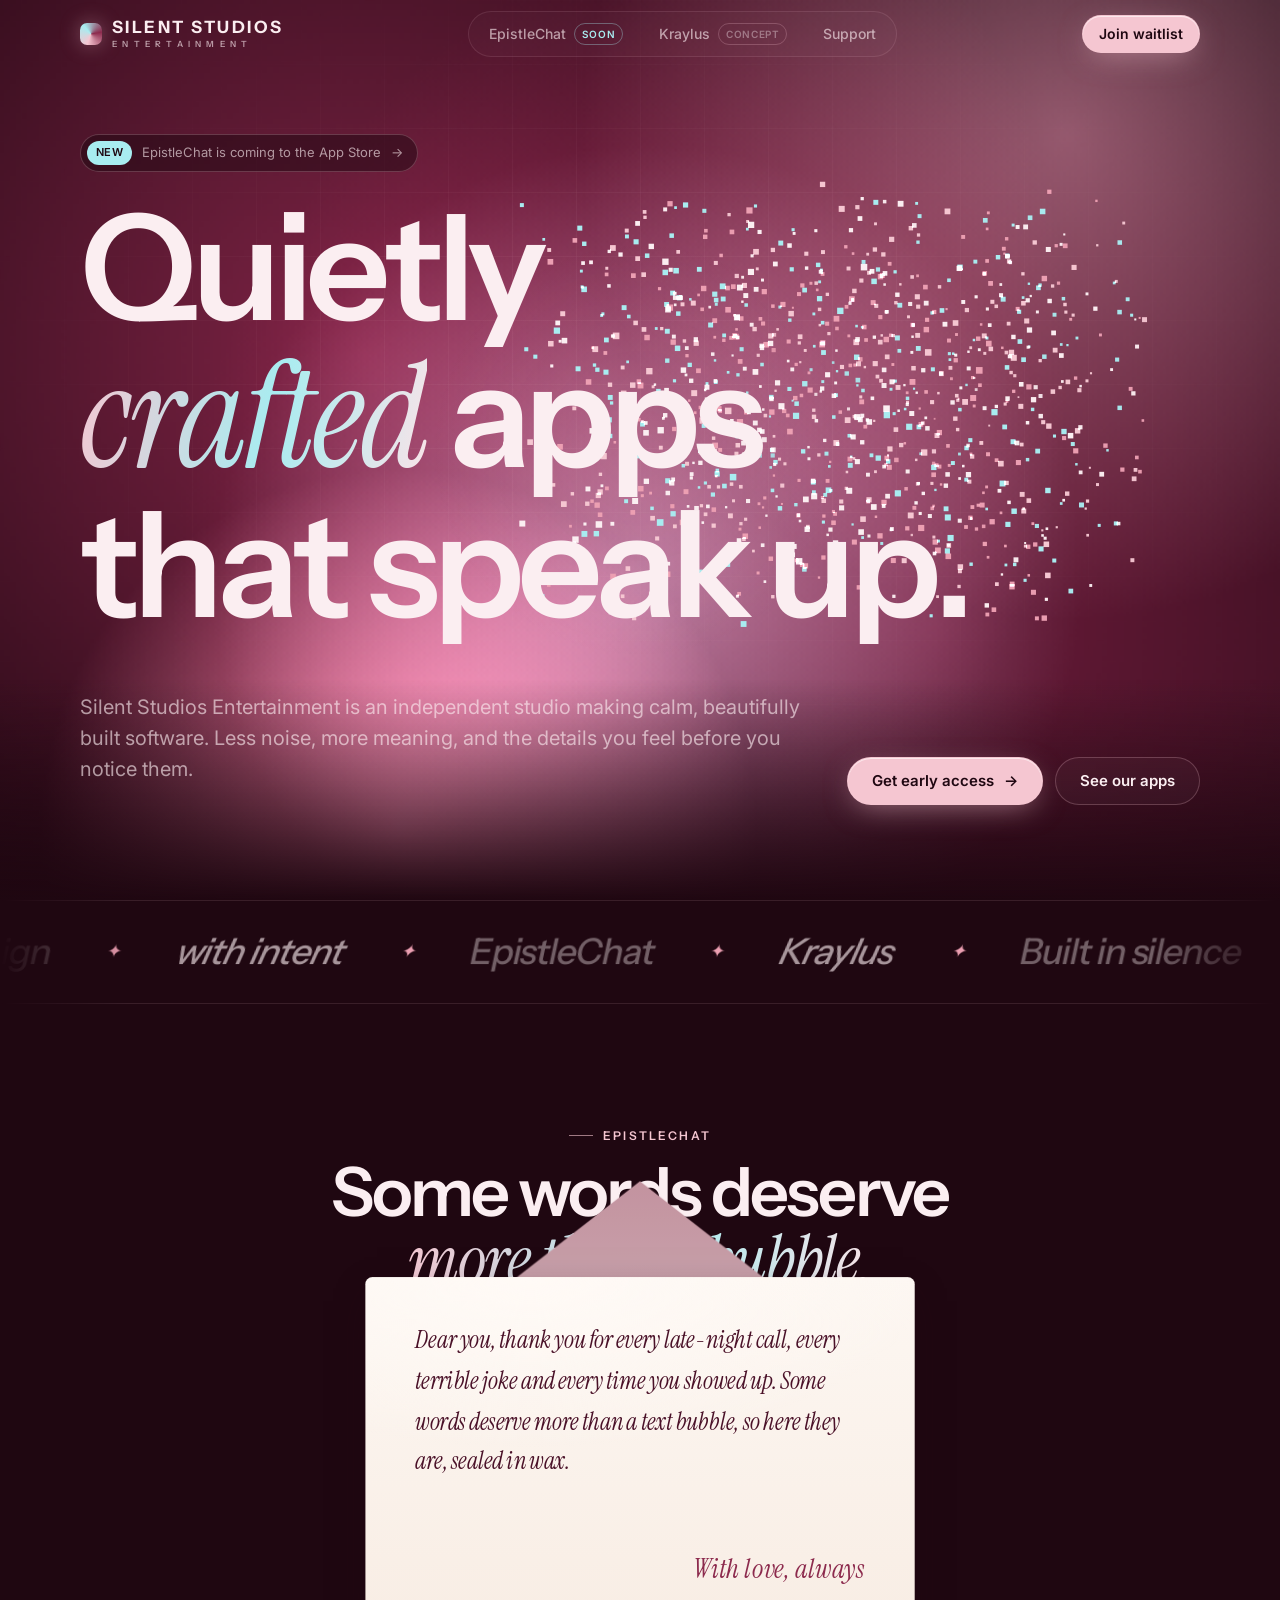
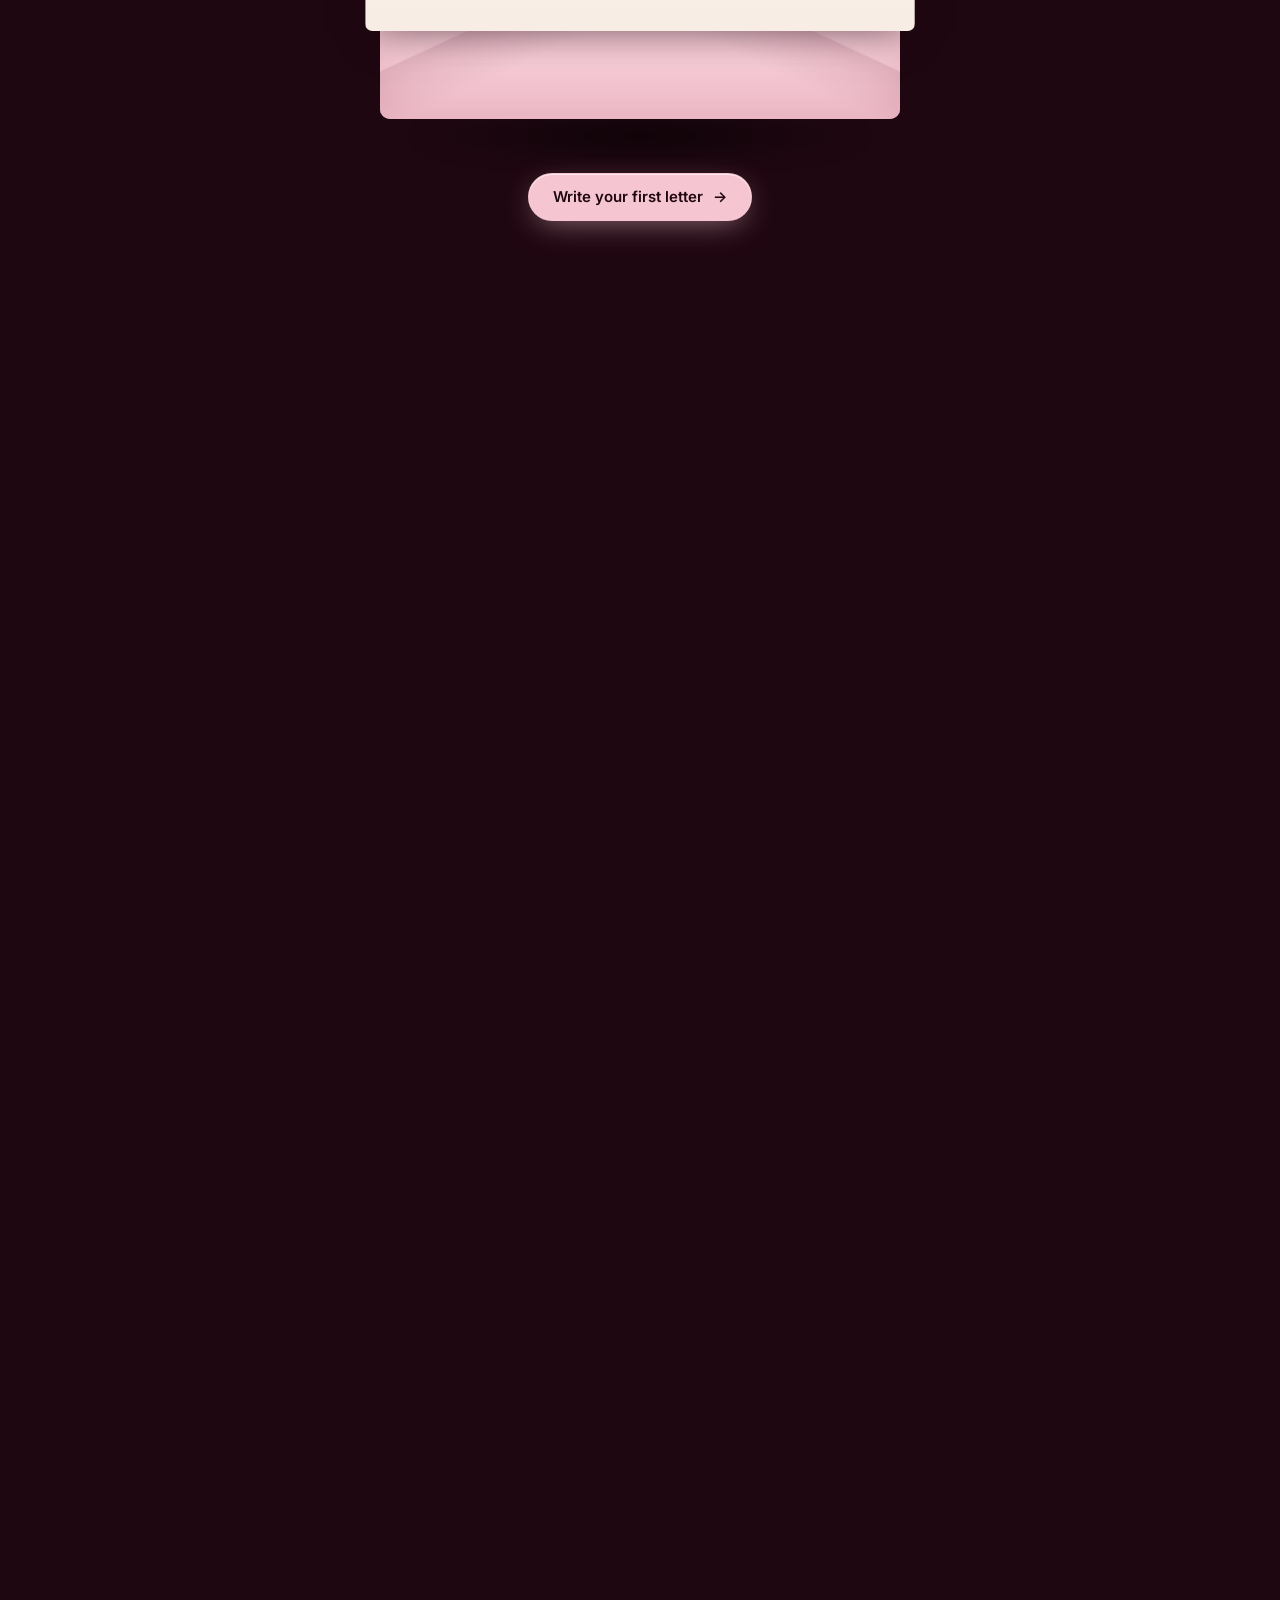
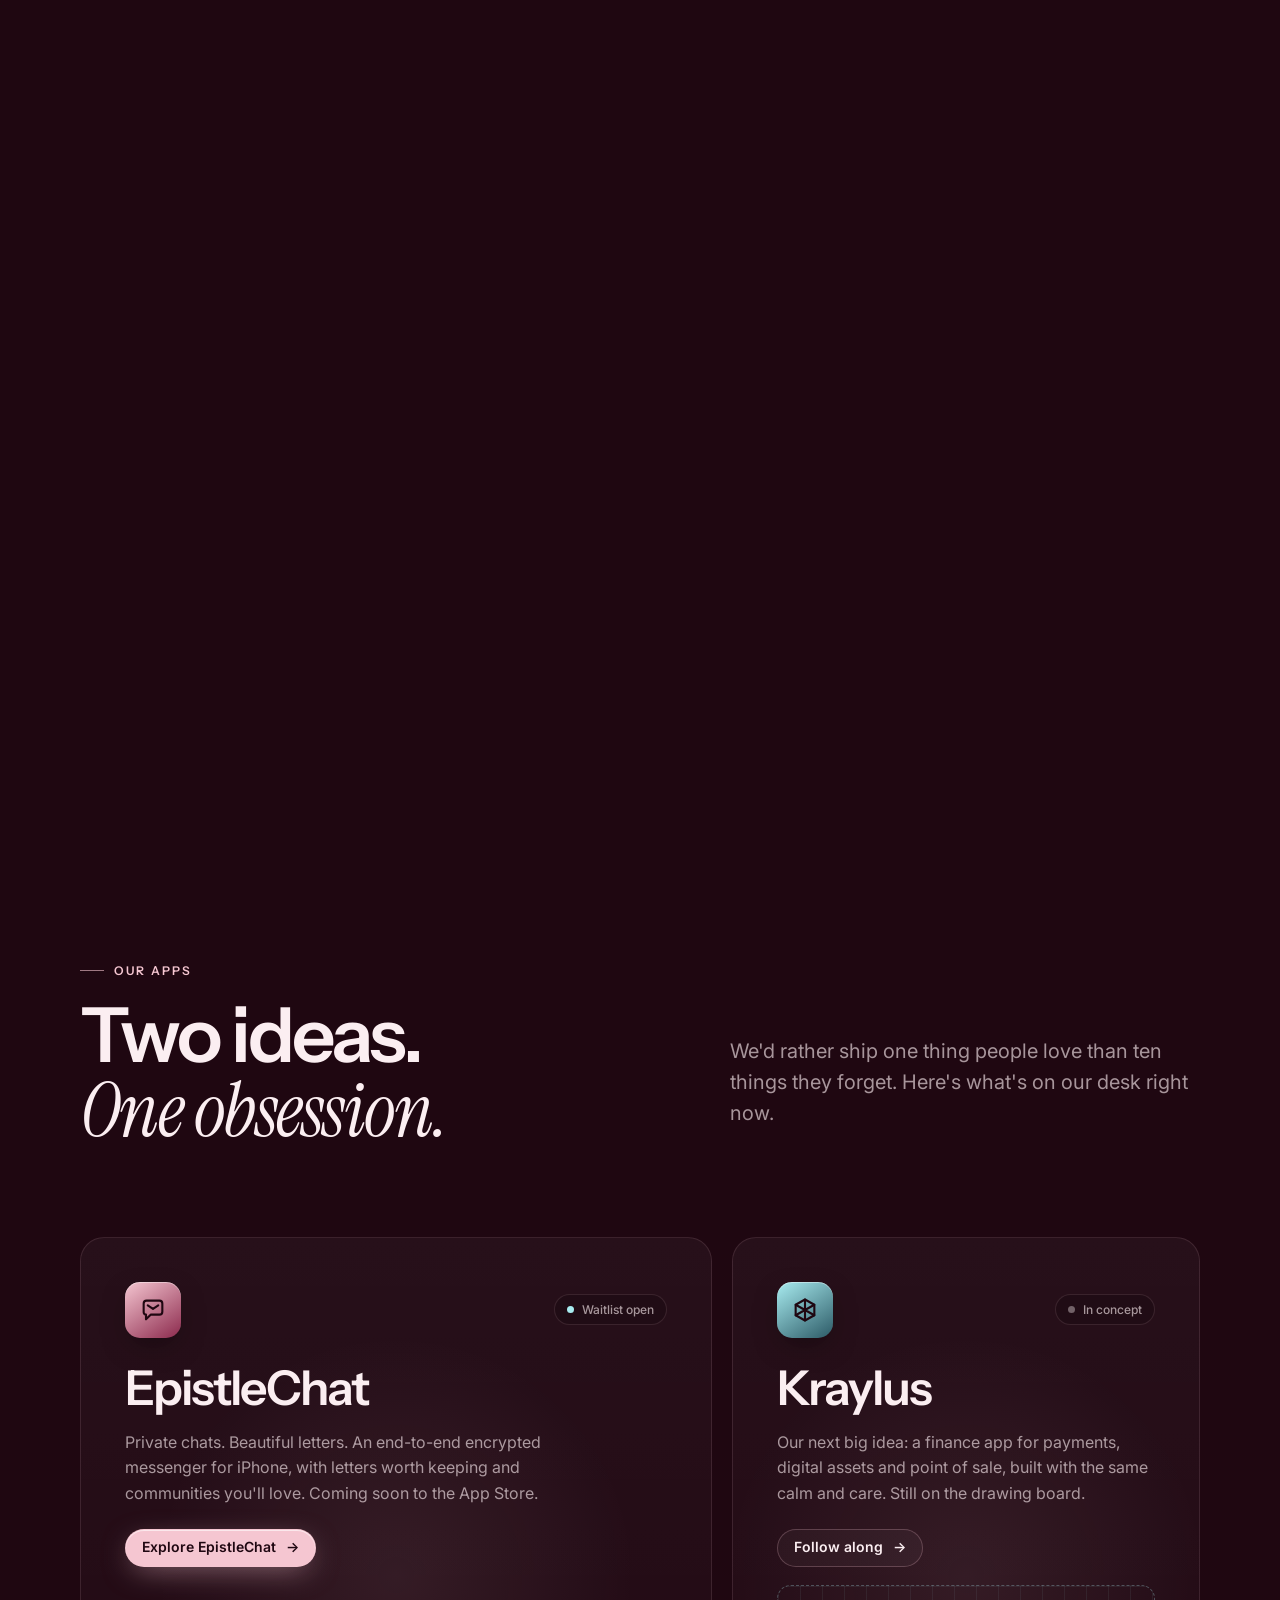
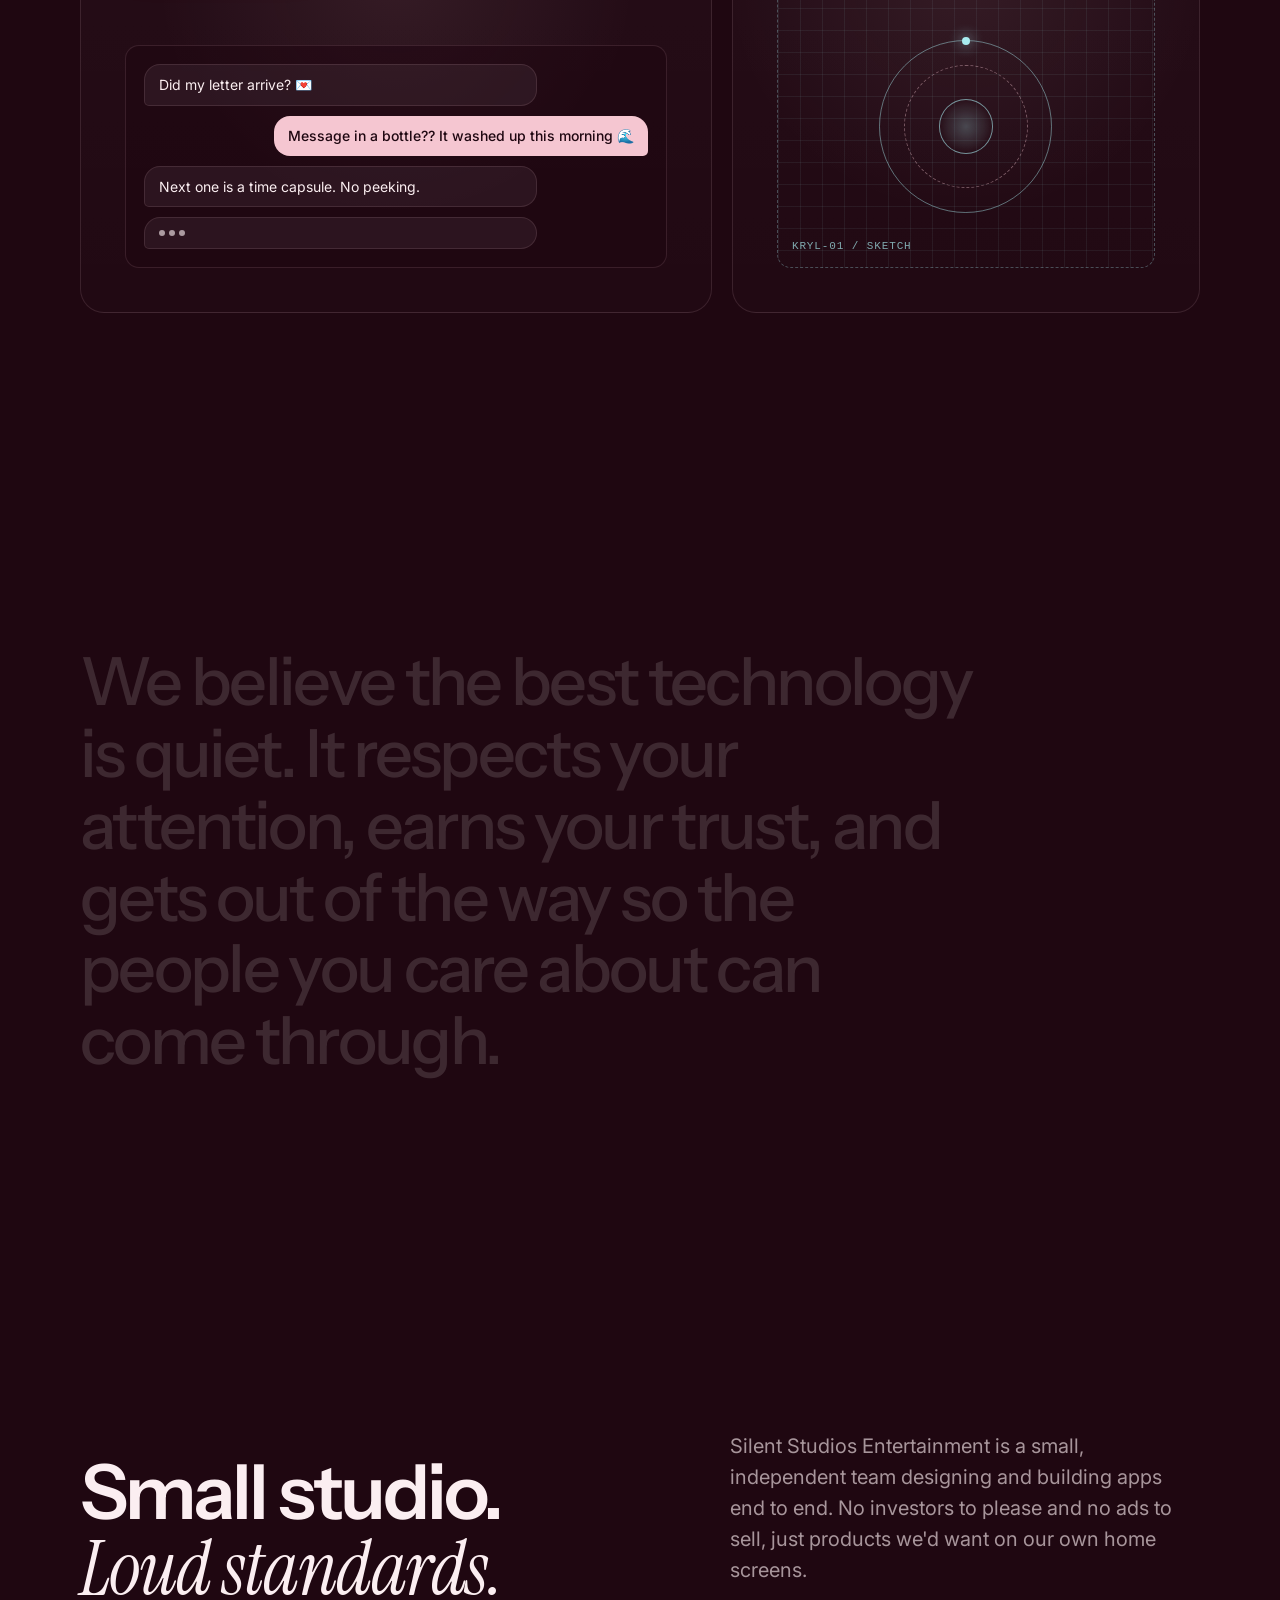
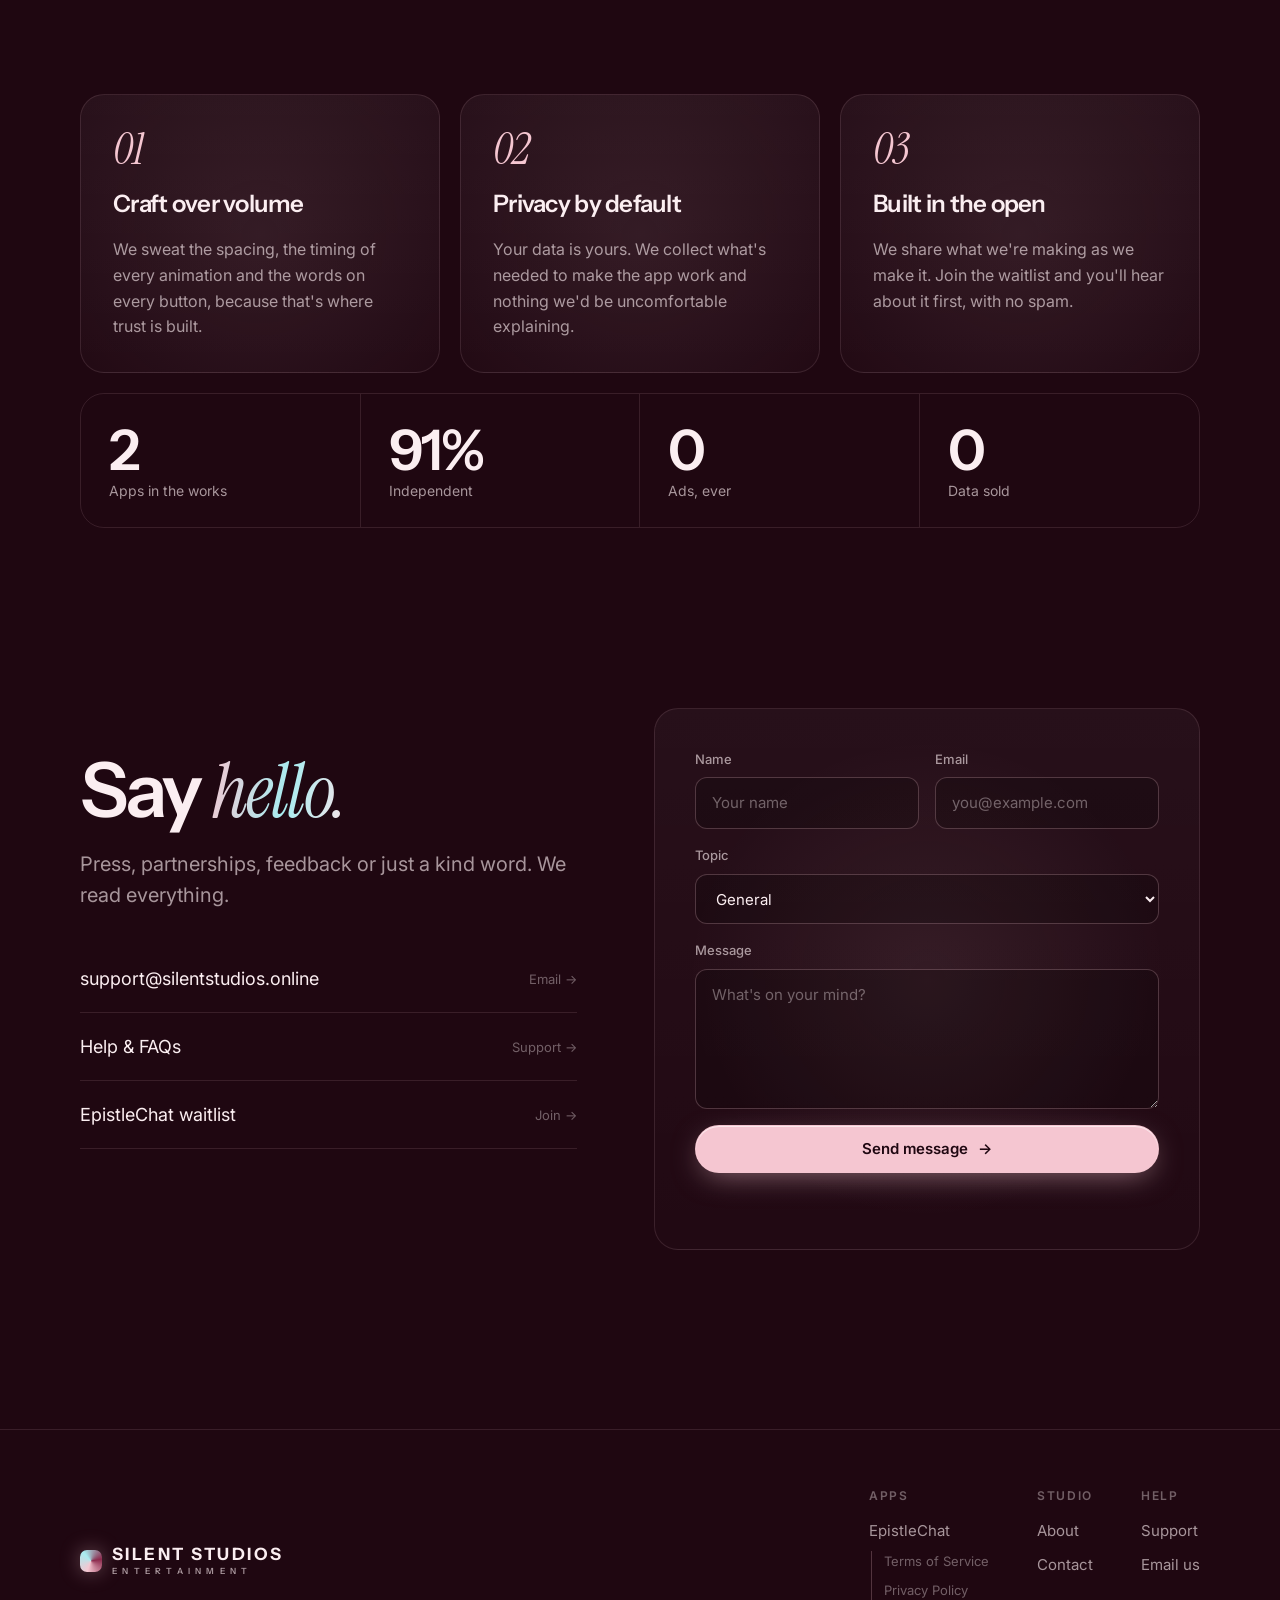
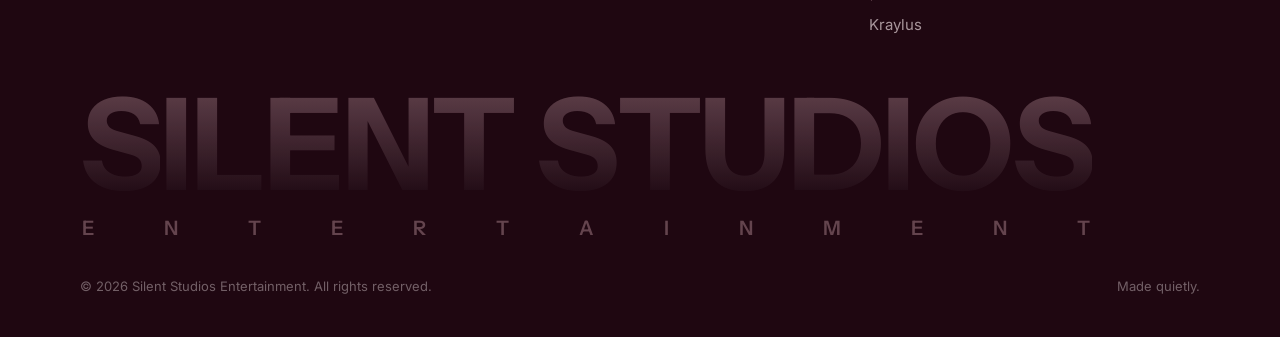
==== commit 45d86cc2: "Rename the brand to Silent Studios Entertainment Logo reads SILENT STUDIOS with a small ENTERTAINMEN" ====
--- a/index.html
+++ b/index.html
@@ -3,8 +3,8 @@
 <head>
   <meta charset="utf-8" />
   <meta name="viewport" content="width=device-width, initial-scale=1" />
-  <title>SilentStudios — Quietly crafted apps</title>
-  <meta name="description" content="SilentStudios is an independent studio building calm, beautifully crafted apps. Home of EpistleChat and Kraylus." />
+  <title>Silent Studios Entertainment — Quietly crafted apps</title>
+  <meta name="description" content="Silent Studios Entertainment is an independent studio building calm, beautifully crafted apps. Home of EpistleChat and Kraylus." />
   <meta name="theme-color" content="#1f0711" />
   <link rel="icon" href="assets/favicon.svg" type="image/svg+xml" />
   <link rel="preconnect" href="https://fonts.googleapis.com" />
@@ -18,7 +18,7 @@
 
   <header class="site-header">
     <nav class="container nav" aria-label="Main">
-      <a class="logo" href="index.html" aria-label="SilentStudios home"><span class="logo-mark" aria-hidden="true"></span>SILENTSTUDIOS</a>
+      <a class="logo" href="index.html" aria-label="Silent Studios Entertainment home"><span class="logo-mark" aria-hidden="true"></span><span class="logo-name">SILENT STUDIOS<small>ENTERTAINMENT</small></span></a>
       <ul class="nav-links" id="nav-links">
         <li class="nav-pill" aria-hidden="true"></li>
         <li><a href="epistlechat.html">EpistleChat <span class="tag live">Soon</span></a></li>
@@ -49,7 +49,7 @@
           <span class="line"><span data-c="home.hero_line3">that speak up.</span></span>
         </h1>
         <div class="hero-sub">
-          <p class="lede fade-up d1" data-c="home.hero_intro">SilentStudios is an independent studio making calm, beautifully built software. Less noise, more meaning, and the details you feel before you notice them.</p>
+          <p class="lede fade-up d1" data-c="home.hero_intro">Silent Studios Entertainment is an independent studio making calm, beautifully built software. Less noise, more meaning, and the details you feel before you notice them.</p>
           <div class="hero-actions fade-up d2">
             <a class="btn btn-primary" href="epistlechat.html#join" data-magnetic>Get early access <span class="arrow" aria-hidden="true">→</span></a>
             <a class="btn btn-ghost" href="#work" data-magnetic>See our apps</a>
@@ -152,7 +152,7 @@
             <span class="eyebrow reveal">About us</span>
             <h2 class="section-title reveal" style="--delay:.08s">Small studio.<br /><span class="serif">Loud standards.</span></h2>
           </div>
-          <p class="lede reveal" style="--delay:.16s" data-c="home.about_intro">SilentStudios is a small, independent team designing and building apps end to end. No investors to please and no ads to sell, just products we'd want on our own home screens.</p>
+          <p class="lede reveal" style="--delay:.16s" data-c="home.about_intro">Silent Studios Entertainment is a small, independent team designing and building apps end to end. No investors to please and no ads to sell, just products we'd want on our own home screens.</p>
         </div>
 
         <div class="about-grid" data-list="home.values">
@@ -231,15 +231,18 @@
   <footer class="site-footer">
     <div class="container">
       <div class="footer-top">
-        <a class="logo" href="index.html"><span class="logo-mark" aria-hidden="true"></span>SILENTSTUDIOS</a>
+        <a class="logo" href="index.html" aria-label="Silent Studios Entertainment home"><span class="logo-mark" aria-hidden="true"></span><span class="logo-name">SILENT STUDIOS<small>ENTERTAINMENT</small></span></a>
         <div class="footer-links">
           <div><h4>Apps</h4><a href="epistlechat.html">EpistleChat</a><span class="footer-sub"><a href="terms.html">Terms of Service</a><a href="privacy.html">Privacy Policy</a></span><a href="kraylus.html">Kraylus</a></div>
           <div><h4>Studio</h4><a href="index.html#about">About</a><a href="index.html#contact">Contact</a></div>
           <div><h4>Help</h4><a href="support.html">Support</a><a href="mailto:support@silentstudios.online">Email us</a></div>
         </div>
       </div>
-      <p class="footer-word" aria-hidden="true">SILENTSTUDIOS</p>
-      <div class="footer-bottom"><span>© <span data-year></span> SilentStudios. All rights reserved.</span><span data-c-tagline>Made quietly.</span></div>
+      <div class="footer-mark" aria-hidden="true">
+        <p class="footer-word">SILENT&nbsp;STUDIOS</p>
+        <p class="footer-ent"><span>E</span><span>N</span><span>T</span><span>E</span><span>R</span><span>T</span><span>A</span><span>I</span><span>N</span><span>M</span><span>E</span><span>N</span><span>T</span></p>
+      </div>
+      <div class="footer-bottom"><span>© <span data-year></span> Silent Studios Entertainment. All rights reserved.</span><span data-c-tagline>Made quietly.</span></div>
     </div>
   </footer>
 
--- a/assets/styles.css
+++ b/assets/styles.css
@@ -789,7 +789,7 @@
 .footer-word {
   font-family: var(--font-display);
   font-weight: 700;
-  font-size: clamp(32px, 9.4vw, 140px);
+  font-size: clamp(30px, 10vw, 150px);
   letter-spacing: -0.02em;
   line-height: 0.8;
   margin: 0;
@@ -902,6 +902,47 @@
 .btn-chunky:disabled { opacity: 0.45; cursor: not-allowed; }
 .link-btn { background: none; border: 0; color: var(--text-muted); cursor: pointer; font-size: 14px; padding: 8px 0; }
 .link-btn:hover { color: var(--text); }
+
+/* Post-signup referral loop */
+.wl-invited {
+  justify-self: start;
+  padding: 6px 12px; border-radius: 999px;
+  background: rgba(168,236,240,0.1); border: 1px solid rgba(168,236,240,0.3);
+  color: var(--cyan-300) !important; font-size: 13px; font-weight: 600;
+}
+.wl-invited[hidden] { display: none; }
+.wl-referral {
+  display: grid; gap: 12px;
+  padding: 18px; border-radius: 16px;
+  border: 1.5px dashed var(--border-strong);
+  background: rgba(245,198,209,0.05);
+}
+.wl-referral .wl-ref-title { color: var(--text); font-size: 15px; line-height: 1.4; }
+.wl-ref-meter { display: flex; align-items: center; gap: 12px; font-size: 13px; color: var(--text-muted); }
+.wl-ref-meter[hidden] { display: none; }
+.wl-ref-dots { display: flex; gap: 6px; }
+.wl-ref-dots i {
+  width: 22px; height: 22px; border-radius: 50%;
+  border: 1.5px solid var(--border-strong);
+  transition: background 0.3s, border-color 0.3s, transform 0.3s var(--ease-spring);
+}
+.wl-ref-dots i.on { background: var(--blush-300); border-color: var(--blush-300); transform: scale(1.08); }
+.wl-ref-link { display: flex; gap: 8px; }
+.wl-ref-link .input { flex: 1; min-width: 0; font-size: 14px; }
+.wl-ref-link .btn-chunky { height: auto; min-height: 44px; }
+.wl-share { display: grid; grid-template-columns: repeat(4, 1fr); gap: 8px; }
+@media (max-width: 420px) { .wl-share { grid-template-columns: repeat(2, 1fr); } }
+.wl-share-btn {
+  display: grid; justify-items: center; gap: 4px;
+  padding: 10px 6px; border-radius: 12px;
+  border: 1.5px solid var(--border-strong); border-bottom-width: 3px;
+  background: rgba(0,0,0,0.18); color: var(--text);
+  font-size: 12px; font-weight: 600; cursor: pointer;
+  transition: transform 0.12s, background 0.2s;
+}
+.wl-share-btn span { font-size: 20px; line-height: 1; }
+.wl-share-btn:hover { background: rgba(255,255,255,0.05); }
+.wl-share-btn:active { transform: translateY(2px); }
 
 .success-mark {
   width: 72px; height: 72px; border-radius: 50%;
@@ -1679,6 +1720,137 @@
 .legal a { color: var(--blush-300); text-decoration: underline; text-underline-offset: 3px; }
 .legal strong { color: var(--text); }
 
+
+/* ---------- Recreated EpistleChat app screens (sized in em; 1em = 1/39 of screen width) ---------- */
+.phone-screen { container-type: inline-size; }
+.app-mock {
+  --ink: #1d1418; --muted: #8d8388; --line: rgba(29,20,24,0.07); --purple: #6c5ce7;
+  position: relative; width: 100%; height: 100%;
+  font-size: calc(100cqw / 39);
+  font-family: -apple-system, BlinkMacSystemFont, "SF Pro Text", "Inter", system-ui, sans-serif;
+  color: var(--ink);
+  background: linear-gradient(180deg, #fbf7f2, #f7f1ea);
+  display: flex; flex-direction: column;
+  overflow: hidden; text-align: left;
+}
+.app-mock::before { /* dynamic island */
+  content: ""; position: absolute; top: 1.1em; left: 50%; transform: translateX(-50%);
+  width: 12.4em; height: 3.6em; border-radius: 2em; background: #000; z-index: 5;
+}
+.app-mock .fancy {
+  font-family: ui-serif, "New York", "Instrument Serif", Georgia, serif;
+  background: linear-gradient(90deg, #2ec4b6, #6c5ce7 60%, #c026d3);
+  -webkit-background-clip: text; background-clip: text; color: transparent;
+  letter-spacing: 0.06em;
+}
+.am-status { display: flex; justify-content: space-between; align-items: center; padding: 1.7em 3em 0.6em 3.4em; font-size: 1em; }
+.am-status b { font-size: 1.65em; font-weight: 600; letter-spacing: -0.02em; }
+.am-icons { display: flex; gap: 0.6em; align-items: center; }
+.am-icons i { display: block; background: var(--ink); }
+.am-icons .sig { width: 1.8em; height: 1.1em; clip-path: polygon(0 100%, 22% 100%, 22% 70%, 0 70%, 0 100%, 26% 100%, 26% 50%, 48% 50%, 48% 100%, 52% 100%, 52% 28%, 74% 28%, 74% 100%, 78% 100%, 78% 0, 100% 0, 100% 100%); }
+.am-icons .wifi { width: 1.6em; height: 1.2em; clip-path: polygon(50% 100%, 0 30%, 15% 12%, 50% 0, 85% 12%, 100% 30%); border-radius: 50% 50% 0 0; }
+.am-icons .bat { width: 2.6em; height: 1.25em; border-radius: 0.35em; }
+
+/* Chat list */
+.am-head { display: grid; grid-template-columns: auto 1fr auto; align-items: center; padding: 0.8em 1.6em 0.6em; }
+.am-head h4 { margin: 0; text-align: center; font-family: ui-serif, "New York", Georgia, serif; font-size: 1.9em; font-weight: 700; }
+.am-me { width: 4.2em; height: 4.2em; border-radius: 50%; position: relative;
+  background: radial-gradient(circle at 35% 35%, #ff7ab6, #8c2a4d 55%, #2e0b1a); box-shadow: 0 0 0 0.3em #fff, 0 0.3em 0.8em rgba(0,0,0,0.12); }
+.am-me::after { content: ""; position: absolute; right: -0.1em; bottom: -0.1em; width: 1.1em; height: 1.1em; border-radius: 50%; background: #22c55e; border: 0.2em solid #fff; }
+.am-compose { width: 4.4em; height: 4.4em; border-radius: 50%; display: grid; place-items: center; color: #fff;
+  background: var(--purple); box-shadow: 0 0.6em 1.4em rgba(108,92,231,0.4); }
+.am-compose svg { width: 2em; height: 2em; }
+.am-search { margin: 0.6em 1.6em 0; height: 3.8em; border-radius: 2em; background: rgba(29,20,24,0.06);
+  display: flex; align-items: center; gap: 0.8em; padding: 0 1.4em; color: var(--muted); font-size: 1em; }
+.am-search svg { width: 1.3em; height: 1.3em; color: #3d3438; }
+.am-search { font-size: 1.45em; height: 2.6em; padding: 0 1em; gap: 0.55em; margin: 0.4em 1.1em 0; }
+.am-greet { padding: 2em 1.6em 0; }
+.am-greet h5 { margin: 0; font-family: ui-serif, "New York", Georgia, serif; font-size: 2.2em; font-weight: 700; letter-spacing: -0.01em; }
+.am-greet p { margin: 0.2em 0 0; color: var(--muted); font-size: 1.45em; }
+.am-seg { margin: 1.4em 1.6em 0; padding: 0.35em; border-radius: 2em; background: rgba(29,20,24,0.06); display: grid; grid-template-columns: 1fr 1fr; }
+.am-seg span { text-align: center; padding: 0.75em 0; border-radius: 2em; font-size: 1.45em; font-weight: 600; color: var(--muted); }
+.am-seg span.on { background: #fff; color: var(--ink); box-shadow: 0 0.2em 0.6em rgba(0,0,0,0.1); }
+.am-label { display: flex; align-items: center; gap: 0.6em; padding: 2em 1.8em 0.6em; color: var(--muted); font-family: ui-serif, Georgia, serif; font-weight: 700; font-size: 1.15em; letter-spacing: 0.04em; }
+.am-label svg { width: 1.4em; height: 1.4em; }
+.am-list { list-style: none; margin: 0; padding: 0 1.6em; display: grid; gap: 0.2em; }
+.am-list li { display: grid; grid-template-columns: auto 1fr auto; gap: 1.2em; align-items: center; padding: 1em 0; }
+.am-list li > div { min-width: 0; }
+.am-list b { display: block; font-size: 1.6em; font-weight: 700; letter-spacing: -0.01em; white-space: nowrap; overflow: hidden; text-overflow: ellipsis; }
+.am-list p { margin: 0.15em 0 0; font-size: 1.4em; color: var(--muted); white-space: nowrap; overflow: hidden; text-overflow: ellipsis; }
+.am-list p.np { font-family: ui-serif, Georgia, serif; font-style: italic; }
+.am-list time { display: grid; justify-items: end; gap: 0.4em; font-size: 1.15em; color: var(--muted); white-space: nowrap; align-self: start; padding-top: 0.4em; }
+.am-list time em { font-style: normal; min-width: 1.8em; height: 1.8em; padding: 0 0.5em; border-radius: 1em; background: var(--purple); color: #fff; font-weight: 700; display: grid; place-items: center; }
+.app-mock .av {
+  width: 5.2em; height: 5.2em; border-radius: 50%; display: grid; place-items: center; position: relative;
+  background: linear-gradient(145deg, var(--a), var(--b)); color: #fff; font-weight: 700; font-size: 1em;
+}
+.app-mock .av { font-size: 1em; }
+.am-list .av { font-size: 1.05em; }
+.app-mock .av.halo::before {
+  content: ""; position: absolute; top: -1em; left: 50%; transform: translateX(-50%);
+  width: 3.6em; height: 0.9em; border-radius: 50%;
+  border: 0.35em solid #fcd34d; box-shadow: 0 0 0.8em rgba(252,211,77,0.9);
+  animation: haloBob 2.4s ease-in-out infinite;
+}
+@keyframes haloBob { 50% { transform: translate(-50%, -0.25em); } }
+.am-tabs {
+  position: absolute; left: 50%; bottom: 2.6em; transform: translateX(-50%);
+  display: grid; grid-template-columns: repeat(3, 8.4em); padding: 0.5em; gap: 0.2em;
+  border-radius: 3em; background: rgba(255,255,255,0.85); backdrop-filter: blur(1em);
+  box-shadow: 0 0.6em 2em rgba(0,0,0,0.12), inset 0 0 0 0.1em rgba(0,0,0,0.05);
+}
+.am-tabs span { display: grid; justify-items: center; gap: 0.2em; padding: 0.7em 0 0.6em; border-radius: 2.4em; font-size: 1.05em; font-weight: 600; color: var(--ink); }
+.am-tabs svg { width: 2.3em; height: 2.3em; }
+.am-tabs span.on { background: rgba(108,92,231,0.12); color: var(--purple); }
+
+/* List rows slide in */
+.phone.reveal .am-list li { opacity: 0; transform: translateX(-1.5em); }
+.phone.reveal.in .am-list li { animation: rowIn 0.6s var(--ease-out) forwards; animation-delay: calc(0.5s + var(--i) * 0.12s); }
+@keyframes rowIn { to { opacity: 1; transform: none; } }
+
+/* Conversation */
+.app-mock.convo {
+  /* Lavender Haze, one of the app's chat themes (wallpaper mesh E9D5FF / C4B5FD / FBCFE8). */
+  background:
+    radial-gradient(70% 45% at 15% 18%, rgba(196,181,253,0.95), transparent 70%),
+    radial-gradient(60% 45% at 90% 50%, rgba(251,207,232,0.95), transparent 70%),
+    radial-gradient(75% 50% at 30% 90%, rgba(196,181,253,0.85), transparent 70%),
+    #E9D5FF;
+}
+.am-top { display: grid; grid-template-columns: auto 1fr auto; gap: 0.8em; align-items: center; padding: 0.6em 1.4em; }
+.am-top .pill {
+  height: 4.6em; border-radius: 2.4em; display: flex; align-items: center; gap: 0.8em; padding: 0 1em;
+  background: rgba(255,255,255,0.7); backdrop-filter: blur(1em); box-shadow: 0 0.3em 1em rgba(0,0,0,0.08);
+}
+.am-top .back { width: 4.6em; justify-content: center; padding: 0; }
+.am-top .back svg { width: 2.2em; height: 2.2em; }
+.am-top .who { min-width: 0; padding-left: 0.5em; }
+.am-top .who > span:last-child { display: grid; min-width: 0; }
+.am-top .who b { font-size: 1.45em; }
+.am-top .who small { font-family: ui-serif, Georgia, serif; font-style: italic; font-size: 1.05em; color: var(--muted); white-space: nowrap; overflow: hidden; text-overflow: ellipsis; }
+.app-mock .av.sm { width: 3.4em; height: 3.4em; font-size: 0.9em; flex: none; }
+.am-top .acts { gap: 1.3em; padding: 0 1.4em; color: var(--purple); }
+.am-top .acts svg { width: 2.1em; height: 2.1em; }
+
+.am-thread { flex: 1; display: flex; flex-direction: column; justify-content: flex-end; gap: 0.9em; padding: 1em 1.6em 1.4em; }
+.am-day { align-self: center; font-size: 1.1em; font-weight: 600; color: var(--muted); background: rgba(255,255,255,0.7); padding: 0.4em 1em; border-radius: 1em; }
+.am-input { display: flex; align-items: center; gap: 1em; padding: 1em 1.4em 3.2em; background: rgba(255,255,255,0.75); backdrop-filter: blur(1em); }
+.am-input .plus { font-size: 2.6em; line-height: 1; color: var(--purple); font-weight: 300; }
+.am-input .field { flex: 1; height: 3.8em; border-radius: 2em; background: rgba(29,20,24,0.05); display: flex; align-items: center; justify-content: space-between; padding: 0 1.2em; font-size: 1em; }
+.am-input .field { color: #a39aa0; }
+.am-input .field { font-size: 1.45em; height: 2.6em; }
+.am-input .field i { font-style: normal; font-size: 1.1em; }
+.am-input .mic { width: 4.4em; height: 4.4em; border-radius: 50%; background: var(--purple); color: #fff; display: grid; place-items: center; box-shadow: 0 0.5em 1.2em rgba(108,92,231,0.4); }
+.am-input .mic svg { width: 2em; height: 2em; }
+
+/* Conversation messages pop in one by one */
+.phone.reveal .am-thread > * { opacity: 0; transform: translateY(1.2em) scale(0.96); }
+.phone.reveal.in .am-thread > * { animation: msgPop 0.55s var(--ease-spring) forwards; animation-delay: calc(0.6s + var(--i) * 0.45s); }
+@keyframes msgPop { to { opacity: 1; transform: none; } }
+@media (prefers-reduced-motion: reduce) {
+  .phone.reveal .am-thread > *, .phone.reveal .am-list li { opacity: 1; transform: none; animation: none; }
+}
+
 /* Hide editable text until /content has loaded (max 2.5s) */
 .cms-loading [data-c],
 .cms-loading [data-c-rich],
@@ -1701,3 +1873,92 @@
   .marquee-track { animation: none; }
   .hero-particles, .hero-shape-caption { display: none; }
 }
+
+
+/* ---------- Conversation, matched to the app (ConversationView, VoiceBubble, DecisionCard). 1em = 10pt ---------- */
+.am-thread.x-thread { gap: 0.8em; padding: 0 1.2em 1.2em; overflow: hidden; }
+.x-day { align-self: center; margin: 0.6em 0; font-size: 1.2em; font-weight: 600; color: rgba(60,60,67,0.6);
+  padding: 0.42em 1em; border-radius: 1.2em; background: rgba(255,255,255,0.62); backdrop-filter: blur(1em); }
+.x-row { display: flex; align-items: flex-end; gap: 0.8em; }
+.x-row.me { justify-content: flex-end; padding-left: 5.6em; }
+.x-row.them { padding-right: 5.6em; }
+.x-row.react-pad { padding-bottom: 1.6em; }
+.x-av { width: 2.8em !important; height: 2.8em !important; font-size: 1em !important; flex: none; }
+/* Text bubble: body 17pt, 14 x 9 padding, 20pt corners, time on the last line (caption2). */
+.x-b { position: relative; font-size: 1.7em; line-height: 1.25; padding: 0.53em 0.82em; border-radius: 1.18em; max-width: 100%; }
+.x-b time { display: inline-flex; align-items: center; gap: 0.25em; float: right; margin: 0.42em 0 -0.2em 0.6em;
+  font-size: 0.65em; font-variant-numeric: tabular-nums; }
+.x-b.them { background: #F6F1E8; box-shadow: 0 0 0 0.03em rgba(0,0,0,0.07); color: #1c1c1e; }
+.x-b.them time { color: rgba(60,60,67,0.6); }
+/* Mine: Lavender Haze bubble gradient (A78BFA -> 8B5CF6). */
+.x-b.me { background: linear-gradient(135deg, #A78BFA, #8B5CF6); color: #fff; }
+.x-b.me time { color: rgba(255,255,255,0.75); }
+.ticks { width: 1.4em; height: 0.8em; color: #7DF9C1; }
+.x-react { position: absolute; left: 0.47em; bottom: -1.3em; font-size: 0.76em; padding: 0.15em 0.4em; border-radius: 1em;
+  background: #fff; box-shadow: 0 0 0 0.06em rgba(0,0,0,0.08), 0 0.06em 0.2em rgba(0,0,0,0.1); line-height: 1.2; }
+/* Voice note: 38pt indigo play button, 150 x 26 gray waveform, duration under it, time bottom-right. */
+.x-b.x-voice { display: flex; align-items: center; gap: 0.59em; padding: 0.47em 0.59em 1.1em; font-size: 1em; }
+.x-b.x-voice { font-size: 1.7em; }
+.x-play { width: 2.24em; height: 2.24em; flex: none; border-radius: 50%; background: #5856D6; color: #fff; display: grid; place-items: center; }
+.x-play svg { width: 1em; height: 1em; }
+.x-wv { display: grid; gap: 0.24em; }
+.x-bars { display: flex; align-items: center; gap: 0.12em; width: 8.82em; height: 1.53em; }
+.x-bars i { flex: 1; border-radius: 1em; background: rgba(28,28,30,0.35); font-size: 0.588em; }
+.x-wv small { font-size: 0.65em; color: rgba(28,28,30,0.8); font-variant-numeric: tabular-nums; }
+.x-b.x-voice time { position: absolute; right: 0.7em; bottom: 0.35em; float: none; margin: 0; }
+/* Find a Time card: 290pt wide, 14pt padding, secondarySystemBackground, teal stroke. */
+.x-row.card { flex-direction: column; align-items: flex-end; gap: 0.2em; }
+.x-dec { width: 29em; padding: 1.4em; border-radius: 2em; background: #F2F2F7; box-shadow: 0 0 0 0.15em rgba(48,176,199,0.45) inset;
+  display: grid; gap: 1em; color: #1c1c1e; font-size: 1em; }
+.x-dec .dh { display: flex; align-items: center; gap: 0.6em; font-size: 1.2em; font-weight: 600; color: rgba(60,60,67,0.6); }
+.x-dec .dh svg { width: 1.3em; height: 1.3em; color: #30B0C7; }
+.x-dec .dh em { margin-left: auto; font-style: normal; font-variant-numeric: tabular-nums; }
+.x-dec .dt { font-size: 1.7em; font-weight: 600; }
+.fx-grid { position: relative; height: 7.6em; margin-bottom: -0.2em; }
+.fx-day { position: absolute; top: 0; height: 2.8em; display: grid; place-content: center; text-align: center; color: rgba(60,60,67,0.6); line-height: 1.1; }
+.fx-day small { font-size: 0.9em; font-weight: 600; }
+.fx-day b { font-size: 1.1em; font-weight: 700; }
+.fx-hour { position: absolute; left: 0; width: 3em; text-align: right; font-size: 0.8em; font-weight: 500; color: rgba(60,60,67,0.6); font-variant-numeric: tabular-nums; }
+.fx-hour { width: 3.75em; }
+.fx-cell { position: absolute; width: 7.4em; height: 1.5em; border-radius: 0.2em; background: rgba(0,0,0,0.05); }
+.fx-cell.h1 { background: rgba(48,176,199,0.54); }
+.fx-cell.h2 { background: rgba(48,176,199,0.9); }
+.fx-cell.mine::after { content: ""; position: absolute; inset: 0.1em; border-radius: 0.2em; box-shadow: 0 0 0 0.12em rgba(0,0,0,0.85); }
+.fx-cell.best { box-shadow: 0 0 0 0.2em #FF9500; }
+.x-dec .dl { display: flex; align-items: center; gap: 0.8em; }
+.x-dec .dl > svg { width: 1.6em; height: 1.6em; flex: none; }
+.x-dec .dl > span:not(.stack) { display: grid; gap: 0.1em; }
+.x-dec .dl b { font-size: 1.5em; font-weight: 600; }
+.x-dec .dl small { font-size: 1.1em; color: rgba(60,60,67,0.6); }
+.x-dec .stack { margin-left: auto; display: flex; }
+.x-dec .stack i { width: 2em; height: 2em; border-radius: 50%; background: linear-gradient(145deg, var(--a), var(--b)); box-shadow: 0 0 0 0.15em #F2F2F7; }
+.x-dec .stack i + i { margin-left: -0.7em; }
+.x-dec .dbtn { display: flex; align-items: center; justify-content: center; gap: 0.4em; height: 2.27em; border-radius: 1.2em;
+  background: #30B0C7; color: #fff; font-size: 1.5em; font-weight: 600; }
+.x-dec .dbtn svg { width: 1.1em; height: 1.1em; }
+.x-dec .dr { display: flex; justify-content: space-between; align-items: center; color: rgba(60,60,67,0.6); }
+.x-dec .dr span { font-size: 1.2em; font-weight: 500; }
+.x-dec .dr small { font-size: 1.1em; }
+.x-dec .df { text-align: right; font-size: 1.2em; font-weight: 600; color: #30B0C7; }
+.x-meta { display: inline-flex; align-items: center; gap: 0.25em; font-size: 1.1em; color: rgba(60,60,67,0.6); }
+.x-meta .ticks { width: 1.4em; }
+
+
+/* ---------- Brand: Silent Studios Entertainment ---------- */
+/* Header/footer logo: SILENT STUDIOS with a small, wide-spaced ENTERTAINMENT underneath. */
+.logo-name { display: grid; line-height: 1; }
+.logo-name small {
+  margin-top: 4px;
+  font-size: 0.5em; font-weight: 600; letter-spacing: 0.62em;
+  color: var(--text-muted);
+}
+/* Big footer wordmark, with ENTERTAINMENT spread to exactly its width underneath. */
+.footer-mark { display: inline-grid; max-width: 100%; }
+.footer-ent {
+  display: flex; justify-content: space-between;
+  margin: 0.9em 0 0; padding: 0 0.1em;
+  font-family: var(--font-display); font-weight: 600;
+  font-size: clamp(11px, 1.55vw, 22px);
+  color: rgba(245,198,209,0.32);
+  user-select: none;
+}
